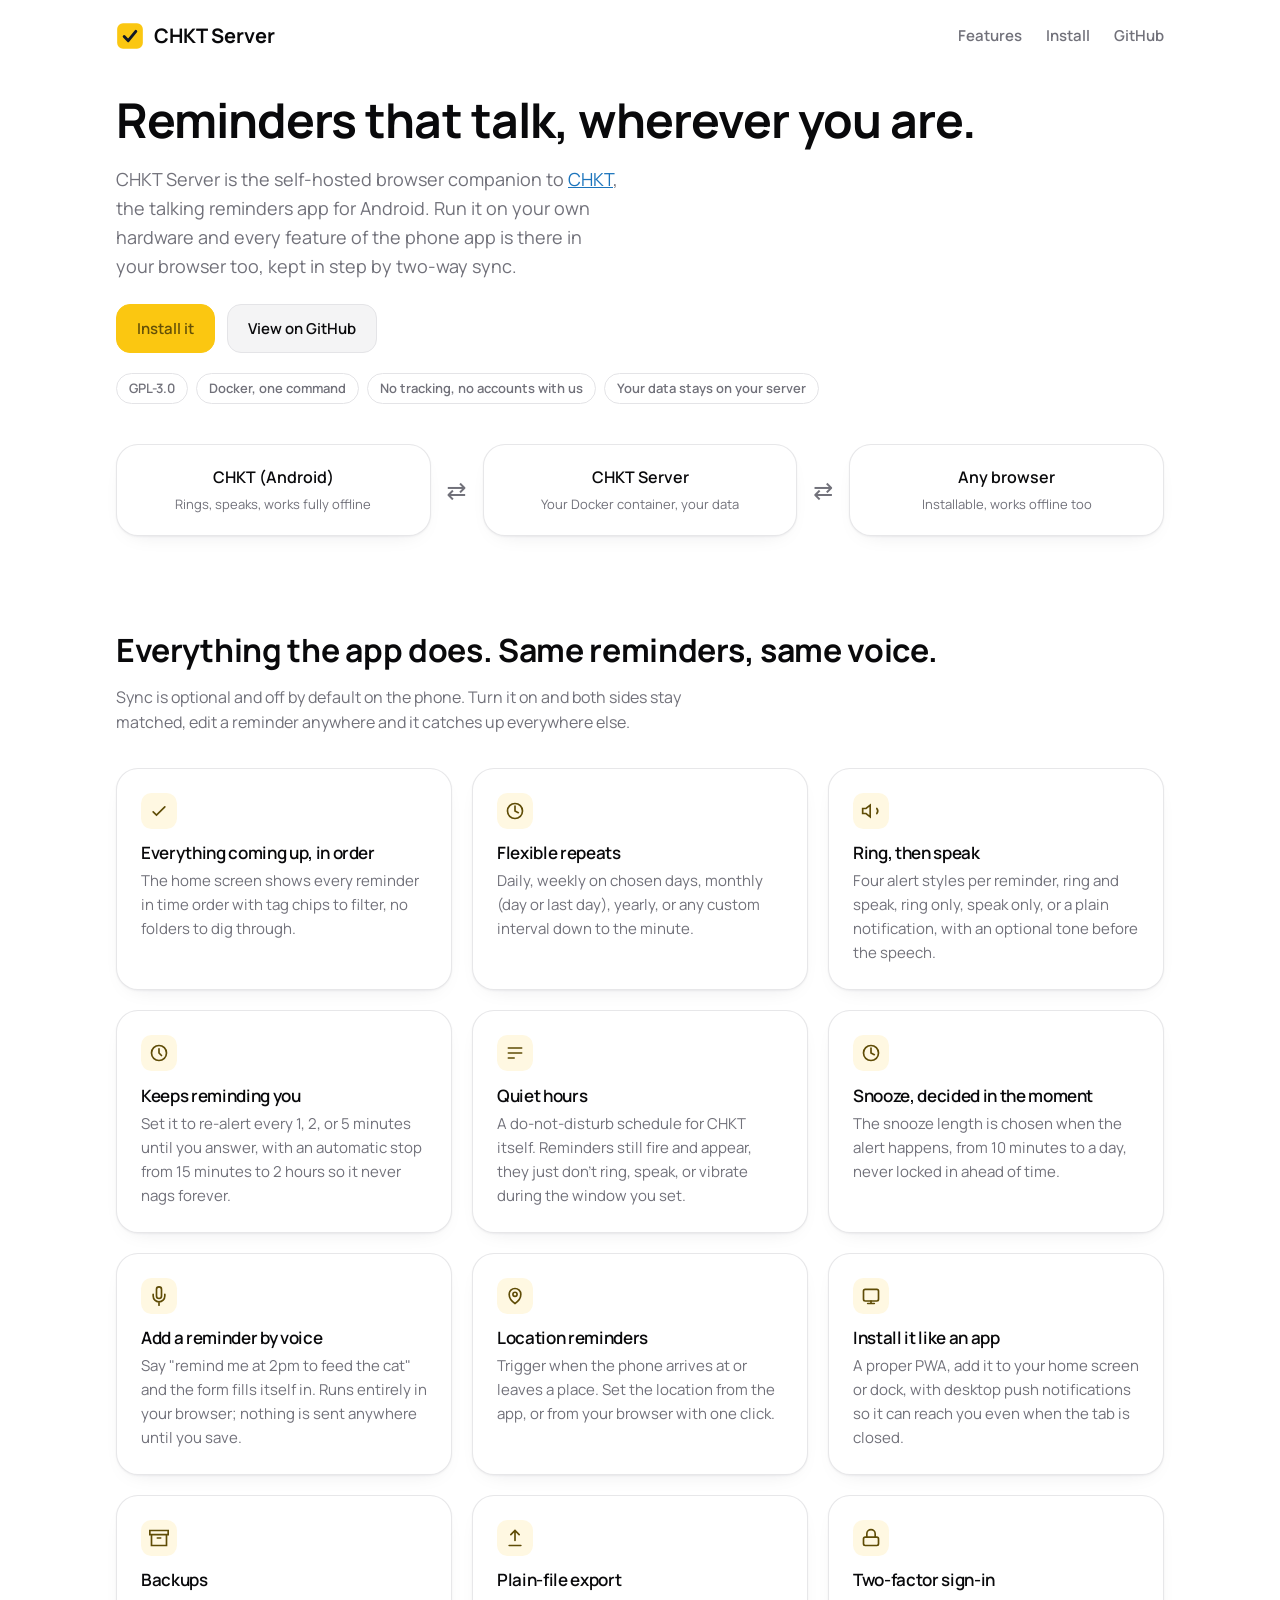
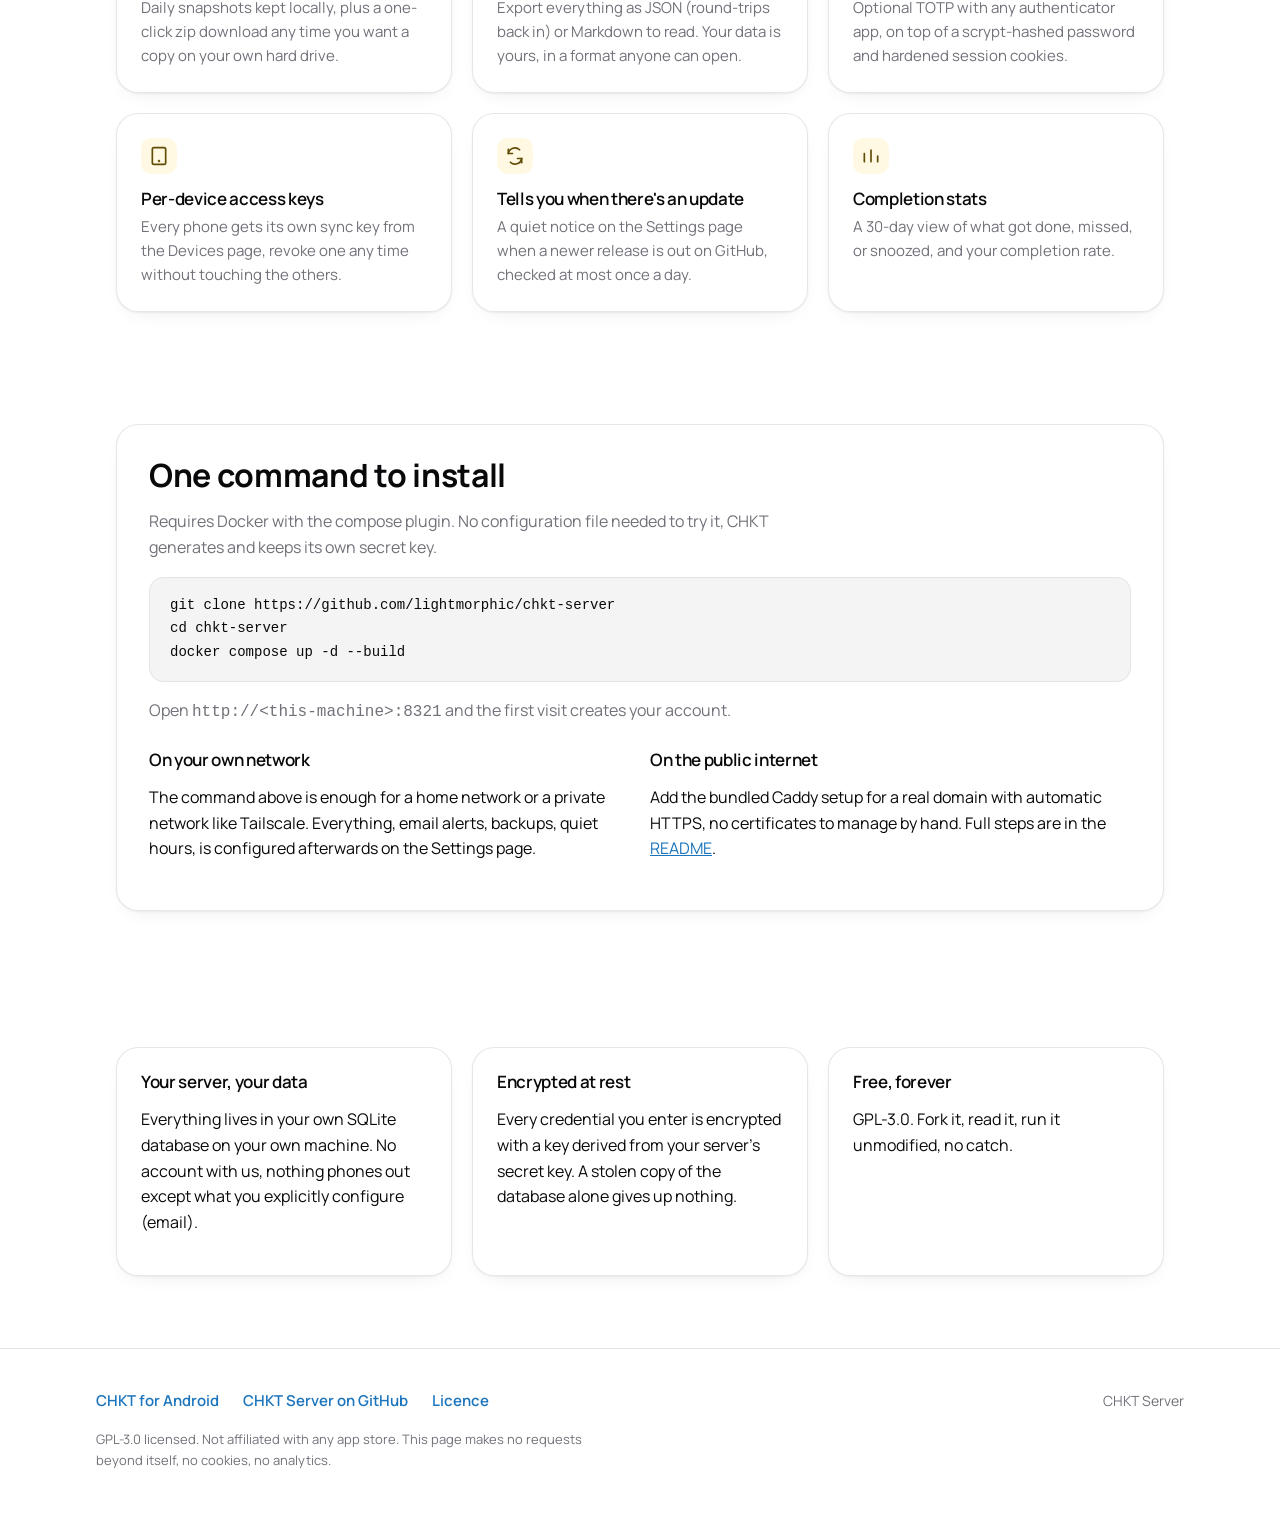
==== docs/index.html @ e7719aec "1.1.6: remove GitHub offsite backup Local daily backups plus the existing "Download everything" zip " ====
<!doctype html>
<html lang="en">
<head>
<meta charset="utf-8">
<meta name="viewport" content="width=device-width, initial-scale=1">
<title>CHKT Server — talking reminders, self-hosted</title>
<meta name="description" content="The self-hosted browser companion to CHKT: every feature of the Android app, in your own Docker container, synced with your phone.">
<link rel="icon" href="icon.svg" type="image/svg+xml">
<meta name="theme-color" content="#FBC711">
<style>
@font-face {
  font-family: "Manrope";
  src: url("fonts/Manrope.woff2") format("woff2");
  font-weight: 200 800;
  font-display: swap;
}

:root {
  color-scheme: light dark;
  --bg: #ffffff;  --fg: #09090b;
  --panel: #ffffff;  --panel-border: rgba(24, 24, 40, 0.10);
  --border: #e4e4e7;  --muted: #f4f4f5;  --muted-fg: #71717a;
  --shadow-panel: 0 1px 2px rgba(24,24,40,.05), 0 8px 24px -16px rgba(24,24,40,.18);
  --accent: #fbc711;  --accent-hover: #ddaf0f;  --on-accent: #645007;
  --accent-container: #fff8e2;  --on-accent-container: #5f4c06;
  --brand-navy: #111827;
  --link: #1b74bc;
  --radius: 0.875rem;
  --panel-radius: 1.375rem;
}
@media (prefers-color-scheme: dark) {
  :root {
    --bg: #09090b;  --fg: #fafafa;
    --panel: #1b1d29;  --panel-border: rgba(255,255,255,.09);
    --border: #27272a;  --muted: #1c1c1f;  --muted-fg: #a1a1aa;
    --shadow-panel: 0 1px 2px rgba(0,0,0,.35), 0 8px 24px -16px rgba(0,0,0,.6);
    --accent-container: #4b3c05;  --on-accent-container: #fde694;
    --link: #2295f1;
  }
}
:root[data-theme="dark"] {
  --bg: #09090b;  --fg: #fafafa;
  --panel: #1b1d29;  --panel-border: rgba(255,255,255,.09);
  --border: #27272a;  --muted: #1c1c1f;  --muted-fg: #a1a1aa;
  --shadow-panel: 0 1px 2px rgba(0,0,0,.35), 0 8px 24px -16px rgba(0,0,0,.6);
  --accent-container: #4b3c05;  --on-accent-container: #fde694;
  --link: #2295f1;
}
:root[data-theme="light"] {
  --bg: #ffffff;  --fg: #09090b;
  --panel: #ffffff;  --panel-border: rgba(24, 24, 40, 0.10);
  --border: #e4e4e7;  --muted: #f4f4f5;  --muted-fg: #71717a;
  --shadow-panel: 0 1px 2px rgba(24,24,40,.05), 0 8px 24px -16px rgba(24,24,40,.18);
  --accent-container: #fff8e2;  --on-accent-container: #5f4c06;
  --link: #1b74bc;
}

* { box-sizing: border-box; }
html { overflow-x: hidden; }
body {
  margin: 0;
  font-family: "Manrope", system-ui, sans-serif;
  background: var(--bg);
  color: var(--fg);
  line-height: 1.6;
  overflow-x: hidden;
}
main { max-width: 68rem; margin: 0 auto; padding: 0 1.25rem; }
section { padding: 3.5rem 0; }
h1, h2, h3 { line-height: 1.15; letter-spacing: -0.02em; margin: 0 0 0.75rem; }
h1 { font-size: clamp(2rem, 5vw, 3rem); font-weight: 700; }
h2 { font-size: clamp(1.5rem, 3vw, 2rem); font-weight: 700; letter-spacing: -0.01em; }
h3 { font-size: 1.0625rem; font-weight: 600; margin-bottom: 0.4rem; }
p { max-width: 62ch; }
a { color: var(--link); }
code, pre { font-family: ui-monospace, "SF Mono", Consolas, monospace; }

.panel {
  background: var(--panel);
  border: 1px solid var(--panel-border);
  border-radius: var(--panel-radius);
  box-shadow: var(--shadow-panel);
}

header.top {
  display: flex; align-items: center; gap: 0.75rem;
  max-width: 68rem; margin: 0 auto; padding: 1.25rem 1.25rem 0;
}
header.top .logo { display: flex; align-items: center; gap: 0.6rem; font-weight: 700; font-size: 1.25rem; text-decoration: none; color: var(--fg); }
header.top .logo svg { display: block; border-radius: 6px; }
header.top nav { margin-left: auto; display: flex; gap: 1.5rem; align-items: center; }
header.top nav a { text-decoration: none; color: var(--muted-fg); font-weight: 600; font-size: 0.9375rem; }
header.top nav a:hover { color: var(--fg); }

.btn {
  display: inline-flex; align-items: center; gap: 0.5rem;
  font: inherit; font-weight: 600; font-size: 0.9375rem;
  border: 1px solid var(--border);
  background: var(--muted); color: var(--fg);
  border-radius: var(--radius);
  padding: 0.7rem 1.25rem;
  text-decoration: none;
}
.btn-primary { background: var(--accent); border-color: var(--accent); color: var(--on-accent); }
.btn-primary:hover { background: var(--accent-hover); border-color: var(--accent-hover); }

.hero { padding-top: 2.5rem; padding-bottom: 2.5rem; }
.hero p.lede { font-size: 1.125rem; color: var(--muted-fg); max-width: 46ch; }
.hero .ctas { display: flex; gap: 0.75rem; flex-wrap: wrap; margin-top: 1.5rem; }
.badge-row { display: flex; gap: 0.5rem; flex-wrap: wrap; margin-top: 1.25rem; }
.badge {
  font-size: 0.8125rem; font-weight: 600; color: var(--muted-fg);
  border: 1px solid var(--border); border-radius: 999px; padding: 0.25rem 0.75rem;
}

/* Flow diagram: three plain boxes, no images */
.flow { display: flex; align-items: center; gap: 1rem; flex-wrap: wrap; margin-top: 2.5rem; }
.flow .node {
  flex: 1; min-width: 12rem; padding: 1.25rem;
  text-align: center; font-weight: 600;
}
.flow .node .sub { font-weight: 400; font-size: 0.8125rem; color: var(--muted-fg); margin-top: 0.25rem; }
.flow .arrow { color: var(--muted-fg); font-size: 1.5rem; flex: 0 0 auto; }
@media (max-width: 720px) { .flow .arrow { transform: rotate(90deg); } }

.grid {
  display: grid;
  grid-template-columns: repeat(auto-fit, minmax(260px, 1fr));
  gap: 1.25rem;
  margin-top: 2rem;
}
.grid .panel { padding: 1.5rem; }
.grid .icon {
  width: 2.25rem; height: 2.25rem; border-radius: 0.65rem;
  background: var(--accent-container); color: var(--on-accent-container);
  display: flex; align-items: center; justify-content: center;
  margin-bottom: 0.9rem;
}
.grid p { font-size: 0.9375rem; color: var(--muted-fg); margin: 0; }

.install .panel { padding: 2rem; }
.install pre {
  background: var(--muted); border: 1px solid var(--border); border-radius: var(--radius);
  padding: 1rem 1.25rem; overflow-x: auto; font-size: 0.875rem; line-height: 1.7;
}
.install .steps { display: grid; gap: 1.25rem; margin-top: 1.5rem; }
@media (min-width: 800px) { .install .steps { grid-template-columns: 1fr 1fr; } }

.privacy { display: grid; gap: 1.25rem; grid-template-columns: repeat(auto-fit, minmax(220px, 1fr)); margin-top: 1.5rem; }
.privacy .panel { padding: 1.5rem; }

footer { border-top: 1px solid var(--border); padding: 2.5rem 0; margin-top: 1rem; }
footer .row { display: flex; justify-content: space-between; align-items: center; flex-wrap: wrap; gap: 1rem; }
footer nav { display: flex; gap: 1.5rem; flex-wrap: wrap; }
footer nav a { text-decoration: none; font-weight: 600; font-size: 0.9375rem; }
footer .fine { color: var(--muted-fg); font-size: 0.8125rem; margin-top: 1rem; }

:where(a, button):focus-visible { outline: 2px solid var(--accent); outline-offset: 2px; }
</style>
</head>
<body>

<header class="top">
  <a class="logo" href="#top">
    <svg width="28" height="28" viewBox="0 0 48 48" aria-hidden="true">
      <rect x="2" y="2" width="44" height="44" rx="10" fill="#FBC711"/>
      <path d="M14 25 L21 32 L34 16" stroke="#111827" stroke-width="5" fill="none" stroke-linecap="round" stroke-linejoin="round"/>
    </svg>
    CHKT Server
  </a>
  <nav aria-label="Main">
    <a href="#features">Features</a>
    <a href="#install">Install</a>
    <a href="https://github.com/lightmorphic/chkt-server">GitHub</a>
  </nav>
</header>

<main id="top">

<section class="hero">
  <h1>Reminders that talk, wherever you are.</h1>
  <p class="lede">
    CHKT Server is the self-hosted browser companion to
    <a href="https://github.com/lightmorphic/chkt">CHKT</a>, the talking
    reminders app for Android. Run it on your own hardware and every
    feature of the phone app is there in your browser too, kept in step
    by two-way sync.
  </p>
  <div class="ctas">
    <a class="btn btn-primary" href="#install">Install it</a>
    <a class="btn" href="https://github.com/lightmorphic/chkt-server">View on GitHub</a>
  </div>
  <div class="badge-row">
    <span class="badge">GPL-3.0</span>
    <span class="badge">Docker, one command</span>
    <span class="badge">No tracking, no accounts with us</span>
    <span class="badge">Your data stays on your server</span>
  </div>

  <div class="flow">
    <div class="panel node">
      CHKT (Android)
      <div class="sub">Rings, speaks, works fully offline</div>
    </div>
    <div class="arrow" aria-hidden="true">⇄</div>
    <div class="panel node">
      CHKT Server
      <div class="sub">Your Docker container, your data</div>
    </div>
    <div class="arrow" aria-hidden="true">⇄</div>
    <div class="panel node">
      Any browser
      <div class="sub">Installable, works offline too</div>
    </div>
  </div>
</section>

<section id="features">
  <h2>Everything the app does. Same reminders, same voice.</h2>
  <p style="color:var(--muted-fg)">
    Sync is optional and off by default on the phone. Turn it on and both
    sides stay matched, edit a reminder anywhere and it catches up
    everywhere else.
  </p>

  <div class="grid">
    <div class="panel">
      <div class="icon"><svg width="20" height="20" viewBox="0 0 24 24" fill="none" stroke="currentColor" stroke-width="2" stroke-linecap="round"><path d="M5 13l4 4L19 7"/></svg></div>
      <h3>Everything coming up, in order</h3>
      <p>The home screen shows every reminder in time order with tag chips to filter, no folders to dig through.</p>
    </div>
    <div class="panel">
      <div class="icon"><svg width="20" height="20" viewBox="0 0 24 24" fill="none" stroke="currentColor" stroke-width="2" stroke-linecap="round"><path d="M12 6v6l4 2"/><circle cx="12" cy="12" r="9"/></svg></div>
      <h3>Flexible repeats</h3>
      <p>Daily, weekly on chosen days, monthly (day or last day), yearly, or any custom interval down to the minute.</p>
    </div>
    <div class="panel">
      <div class="icon"><svg width="20" height="20" viewBox="0 0 24 24" fill="none" stroke="currentColor" stroke-width="2" stroke-linecap="round"><path d="M11 5L6 9H2v6h4l5 4V5z"/><path d="M19 9a5 5 0 010 6"/></svg></div>
      <h3>Ring, then speak</h3>
      <p>Four alert styles per reminder, ring and speak, ring only, speak only, or a plain notification, with an optional tone before the speech.</p>
    </div>
    <div class="panel">
      <div class="icon"><svg width="20" height="20" viewBox="0 0 24 24" fill="none" stroke="currentColor" stroke-width="2" stroke-linecap="round"><circle cx="12" cy="12" r="9"/><path d="M12 7v5l3 3"/></svg></div>
      <h3>Keeps reminding you</h3>
      <p>Set it to re-alert every 1, 2, or 5 minutes until you answer, with an automatic stop from 15 minutes to 2 hours so it never nags forever.</p>
    </div>
    <div class="panel">
      <div class="icon"><svg width="20" height="20" viewBox="0 0 24 24" fill="none" stroke="currentColor" stroke-width="2" stroke-linecap="round"><path d="M4 6h16M4 12h16M4 18h7"/></svg></div>
      <h3>Quiet hours</h3>
      <p>A do-not-disturb schedule for CHKT itself. Reminders still fire and appear, they just don't ring, speak, or vibrate during the window you set.</p>
    </div>
    <div class="panel">
      <div class="icon"><svg width="20" height="20" viewBox="0 0 24 24" fill="none" stroke="currentColor" stroke-width="2" stroke-linecap="round"><path d="M12 6v6l4 2"/><circle cx="12" cy="12" r="9"/></svg></div>
      <h3>Snooze, decided in the moment</h3>
      <p>The snooze length is chosen when the alert happens, from 10 minutes to a day, never locked in ahead of time.</p>
    </div>
    <div class="panel">
      <div class="icon"><svg width="20" height="20" viewBox="0 0 24 24" fill="none" stroke="currentColor" stroke-width="2" stroke-linecap="round"><path d="M12 1a3 3 0 00-3 3v8a3 3 0 006 0V4a3 3 0 00-3-3z"/><path d="M19 10v2a7 7 0 01-14 0v-2M12 19v4"/></svg></div>
      <h3>Add a reminder by voice</h3>
      <p>Say "remind me at 2pm to feed the cat" and the form fills itself in. Runs entirely in your browser; nothing is sent anywhere until you save.</p>
    </div>
    <div class="panel">
      <div class="icon"><svg width="20" height="20" viewBox="0 0 24 24" fill="none" stroke="currentColor" stroke-width="2" stroke-linecap="round"><path d="M12 21s-7-4.5-7-11a7 7 0 0114 0c0 6.5-7 11-7 11z"/><circle cx="12" cy="10" r="2.5"/></svg></div>
      <h3>Location reminders</h3>
      <p>Trigger when the phone arrives at or leaves a place. Set the location from the app, or from your browser with one click.</p>
    </div>
    <div class="panel">
      <div class="icon"><svg width="20" height="20" viewBox="0 0 24 24" fill="none" stroke="currentColor" stroke-width="2" stroke-linecap="round"><rect x="3" y="4" width="18" height="14" rx="2"/><path d="M8 21h8M12 18v3"/></svg></div>
      <h3>Install it like an app</h3>
      <p>A proper PWA, add it to your home screen or dock, with desktop push notifications so it can reach you even when the tab is closed.</p>
    </div>
    <div class="panel">
      <div class="icon"><svg width="20" height="20" viewBox="0 0 24 24" fill="none" stroke="currentColor" stroke-width="2" stroke-linecap="round"><path d="M21 8v13H3V8M1 3h22v5H1z"/><path d="M10 12h4"/></svg></div>
      <h3>Backups</h3>
      <p>Daily snapshots kept locally, plus a one-click zip download any time you want a copy on your own hard drive.</p>
    </div>
    <div class="panel">
      <div class="icon"><svg width="20" height="20" viewBox="0 0 24 24" fill="none" stroke="currentColor" stroke-width="2" stroke-linecap="round"><path d="M12 3v12M7 8l5-5 5 5"/><path d="M5 21h14"/></svg></div>
      <h3>Plain-file export</h3>
      <p>Export everything as JSON (round-trips back in) or Markdown to read. Your data is yours, in a format anyone can open.</p>
    </div>
    <div class="panel">
      <div class="icon"><svg width="20" height="20" viewBox="0 0 24 24" fill="none" stroke="currentColor" stroke-width="2" stroke-linecap="round"><rect x="3" y="11" width="18" height="10" rx="2"/><path d="M7 11V7a5 5 0 0110 0v4"/></svg></div>
      <h3>Two-factor sign-in</h3>
      <p>Optional TOTP with any authenticator app, on top of a scrypt-hashed password and hardened session cookies.</p>
    </div>
    <div class="panel">
      <div class="icon"><svg width="20" height="20" viewBox="0 0 24 24" fill="none" stroke="currentColor" stroke-width="2" stroke-linecap="round"><rect x="4" y="2" width="16" height="20" rx="2"/><circle cx="12" cy="18" r="0.5" fill="currentColor"/></svg></div>
      <h3>Per-device access keys</h3>
      <p>Every phone gets its own sync key from the Devices page, revoke one any time without touching the others.</p>
    </div>
    <div class="panel">
      <div class="icon"><svg width="20" height="20" viewBox="0 0 24 24" fill="none" stroke="currentColor" stroke-width="2" stroke-linecap="round"><path d="M4 4v5h5M20 20v-5h-5"/><path d="M4 9a8 8 0 0113.5-4.5M20 15a8 8 0 01-13.5 4.5"/></svg></div>
      <h3>Tells you when there's an update</h3>
      <p>A quiet notice on the Settings page when a newer release is out on GitHub, checked at most once a day.</p>
    </div>
    <div class="panel">
      <div class="icon"><svg width="20" height="20" viewBox="0 0 24 24" fill="none" stroke="currentColor" stroke-width="2" stroke-linecap="round"><path d="M4 19V9M12 19V5M20 19v-7"/></svg></div>
      <h3>Completion stats</h3>
      <p>A 30-day view of what got done, missed, or snoozed, and your completion rate.</p>
    </div>
  </div>
</section>

<section id="install" class="install">
  <div class="panel">
    <h2 style="margin-bottom:0.5rem">One command to install</h2>
    <p style="color:var(--muted-fg)">Requires Docker with the compose plugin. No configuration file needed to try it, CHKT generates and keeps its own secret key.</p>
    <pre><code>git clone https://github.com/lightmorphic/chkt-server
cd chkt-server
docker compose up -d --build</code></pre>
    <p style="color:var(--muted-fg)">Open <code>http://&lt;this-machine&gt;:8321</code> and the first visit creates your account.</p>

    <div class="steps">
      <div>
        <h3>On your own network</h3>
        <p style="max-width:none">The command above is enough for a home network or a private network like Tailscale. Everything, email alerts, backups, quiet hours, is configured afterwards on the Settings page.</p>
      </div>
      <div>
        <h3>On the public internet</h3>
        <p style="max-width:none">Add the bundled Caddy setup for a real domain with automatic HTTPS, no certificates to manage by hand. Full steps are in the <a href="https://github.com/lightmorphic/chkt-server#readme">README</a>.</p>
      </div>
    </div>
  </div>
</section>

<section class="privacy">
  <div class="panel">
    <h3>Your server, your data</h3>
    <p>Everything lives in your own SQLite database on your own machine. No account with us, nothing phones out except what you explicitly configure (email).</p>
  </div>
  <div class="panel">
    <h3>Encrypted at rest</h3>
    <p>Every credential you enter is encrypted with a key derived from your server's secret key. A stolen copy of the database alone gives up nothing.</p>
  </div>
  <div class="panel">
    <h3>Free, forever</h3>
    <p>GPL-3.0. Fork it, read it, run it unmodified, no catch.</p>
  </div>
</section>

</main>

<footer>
  <main style="padding:0">
    <div class="row">
      <nav aria-label="Footer">
        <a href="https://github.com/lightmorphic/chkt">CHKT for Android</a>
        <a href="https://github.com/lightmorphic/chkt-server">CHKT Server on GitHub</a>
        <a href="https://github.com/lightmorphic/chkt-server/blob/main/LICENSE">Licence</a>
      </nav>
      <span style="color:var(--muted-fg); font-size:0.875rem">CHKT Server</span>
    </div>
    <p class="fine">GPL-3.0 licensed. Not affiliated with any app store. This page makes no requests beyond itself, no cookies, no analytics.</p>
  </main>
</footer>

</body>
</html>
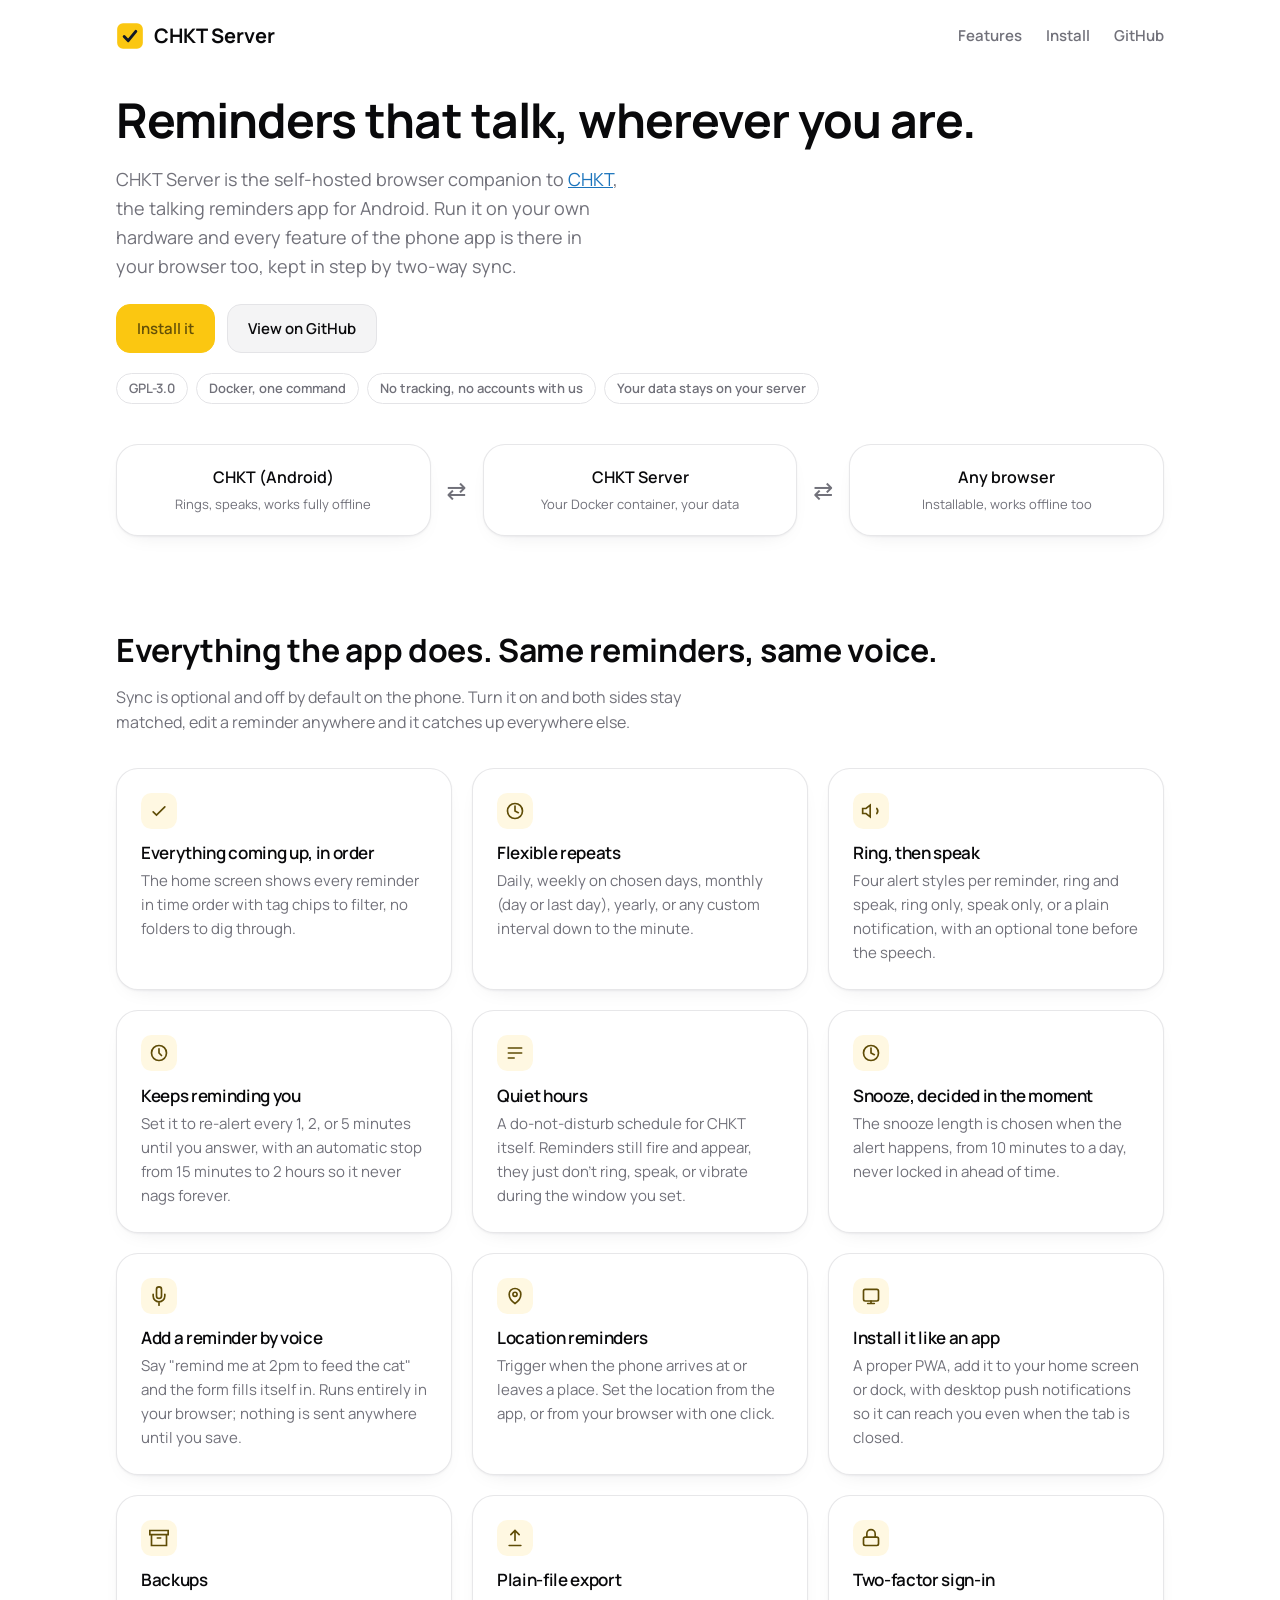
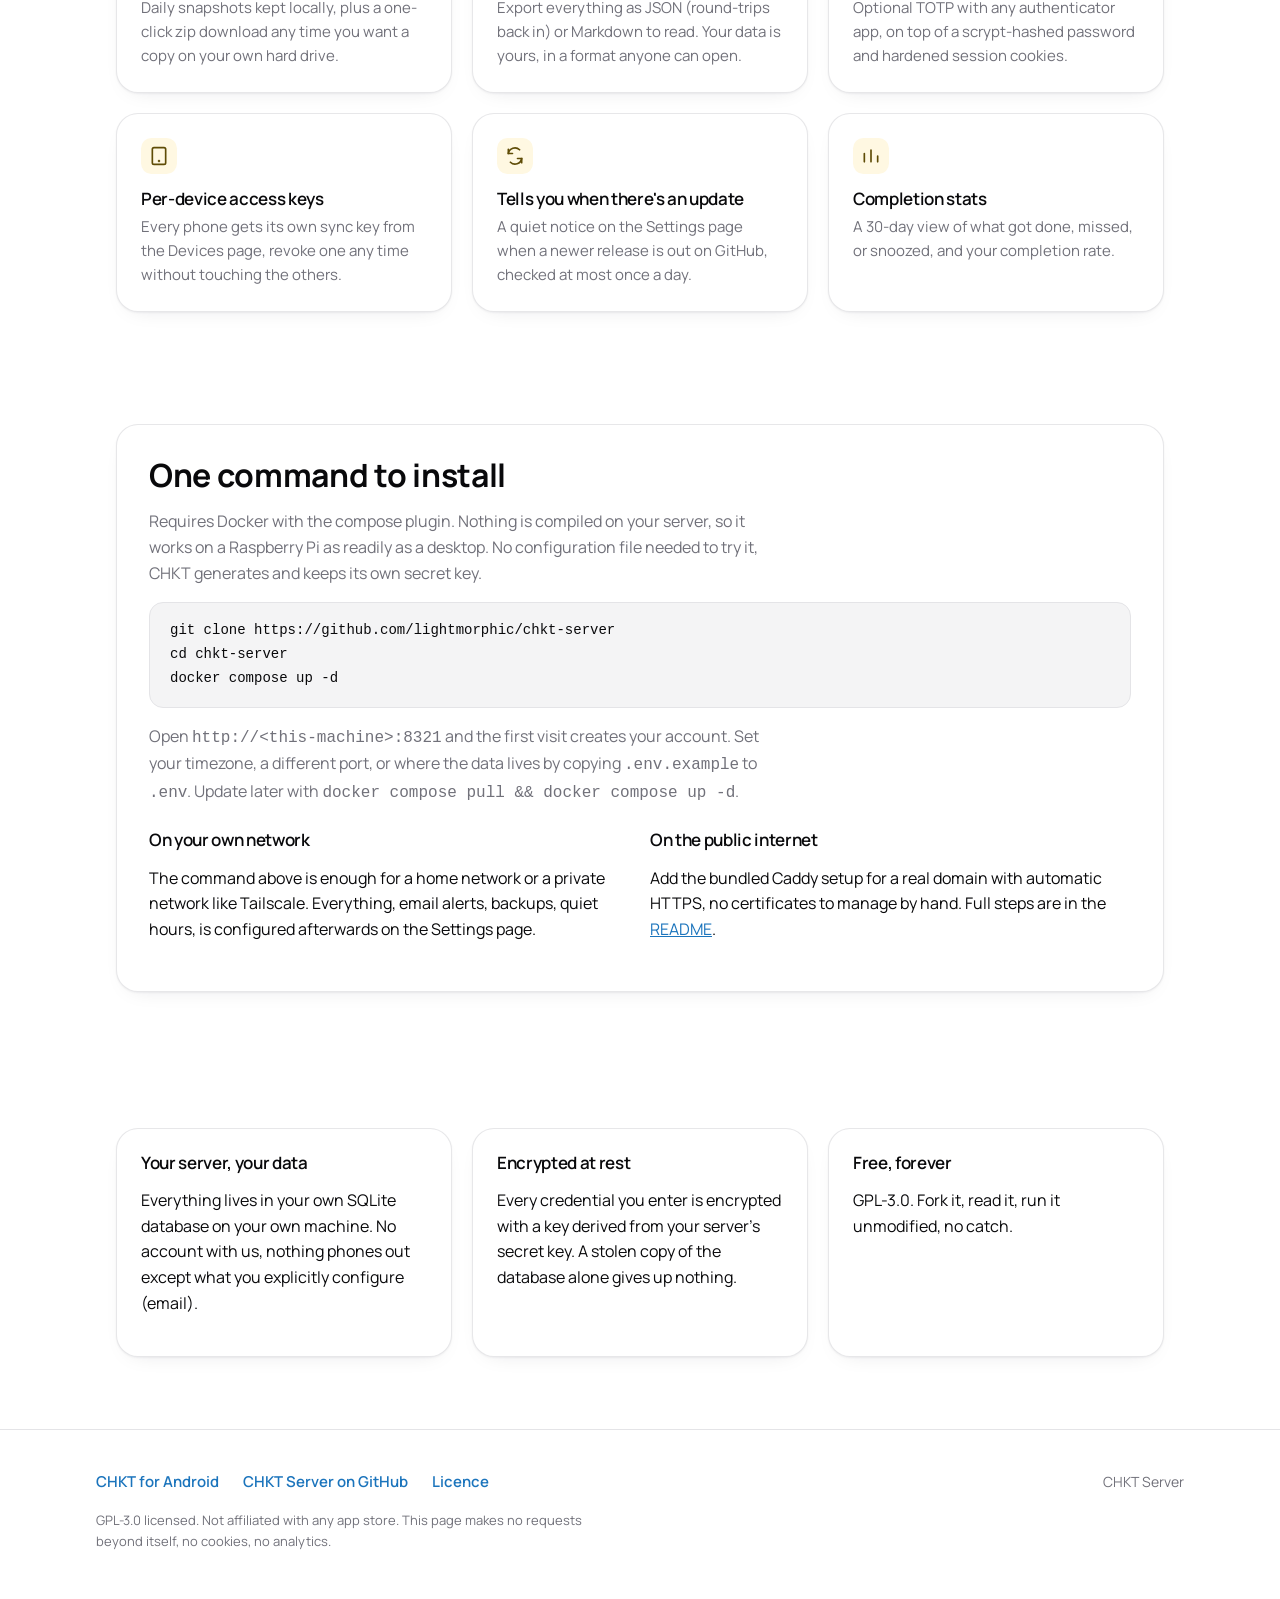
==== commit 26c18579: "1.1.14: every setting is CHKT_-prefixed, and there's an .env.example TZ was the last plain name left" ====
--- a/docs/index.html
+++ b/docs/index.html
@@ -305,11 +305,11 @@
 <section id="install" class="install">
   <div class="panel">
     <h2 style="margin-bottom:0.5rem">One command to install</h2>
-    <p style="color:var(--muted-fg)">Requires Docker with the compose plugin. No configuration file needed to try it, CHKT generates and keeps its own secret key.</p>
+    <p style="color:var(--muted-fg)">Requires Docker with the compose plugin. Nothing is compiled on your server, so it works on a Raspberry Pi as readily as a desktop. No configuration file needed to try it, CHKT generates and keeps its own secret key.</p>
     <pre><code>git clone https://github.com/lightmorphic/chkt-server
 cd chkt-server
-docker compose up -d --build</code></pre>
-    <p style="color:var(--muted-fg)">Open <code>http://&lt;this-machine&gt;:8321</code> and the first visit creates your account.</p>
+docker compose up -d</code></pre>
+    <p style="color:var(--muted-fg)">Open <code>http://&lt;this-machine&gt;:8321</code> and the first visit creates your account. Set your timezone, a different port, or where the data lives by copying <code>.env.example</code> to <code>.env</code>. Update later with <code>docker compose pull &amp;&amp; docker compose up -d</code>.</p>
 
     <div class="steps">
       <div>
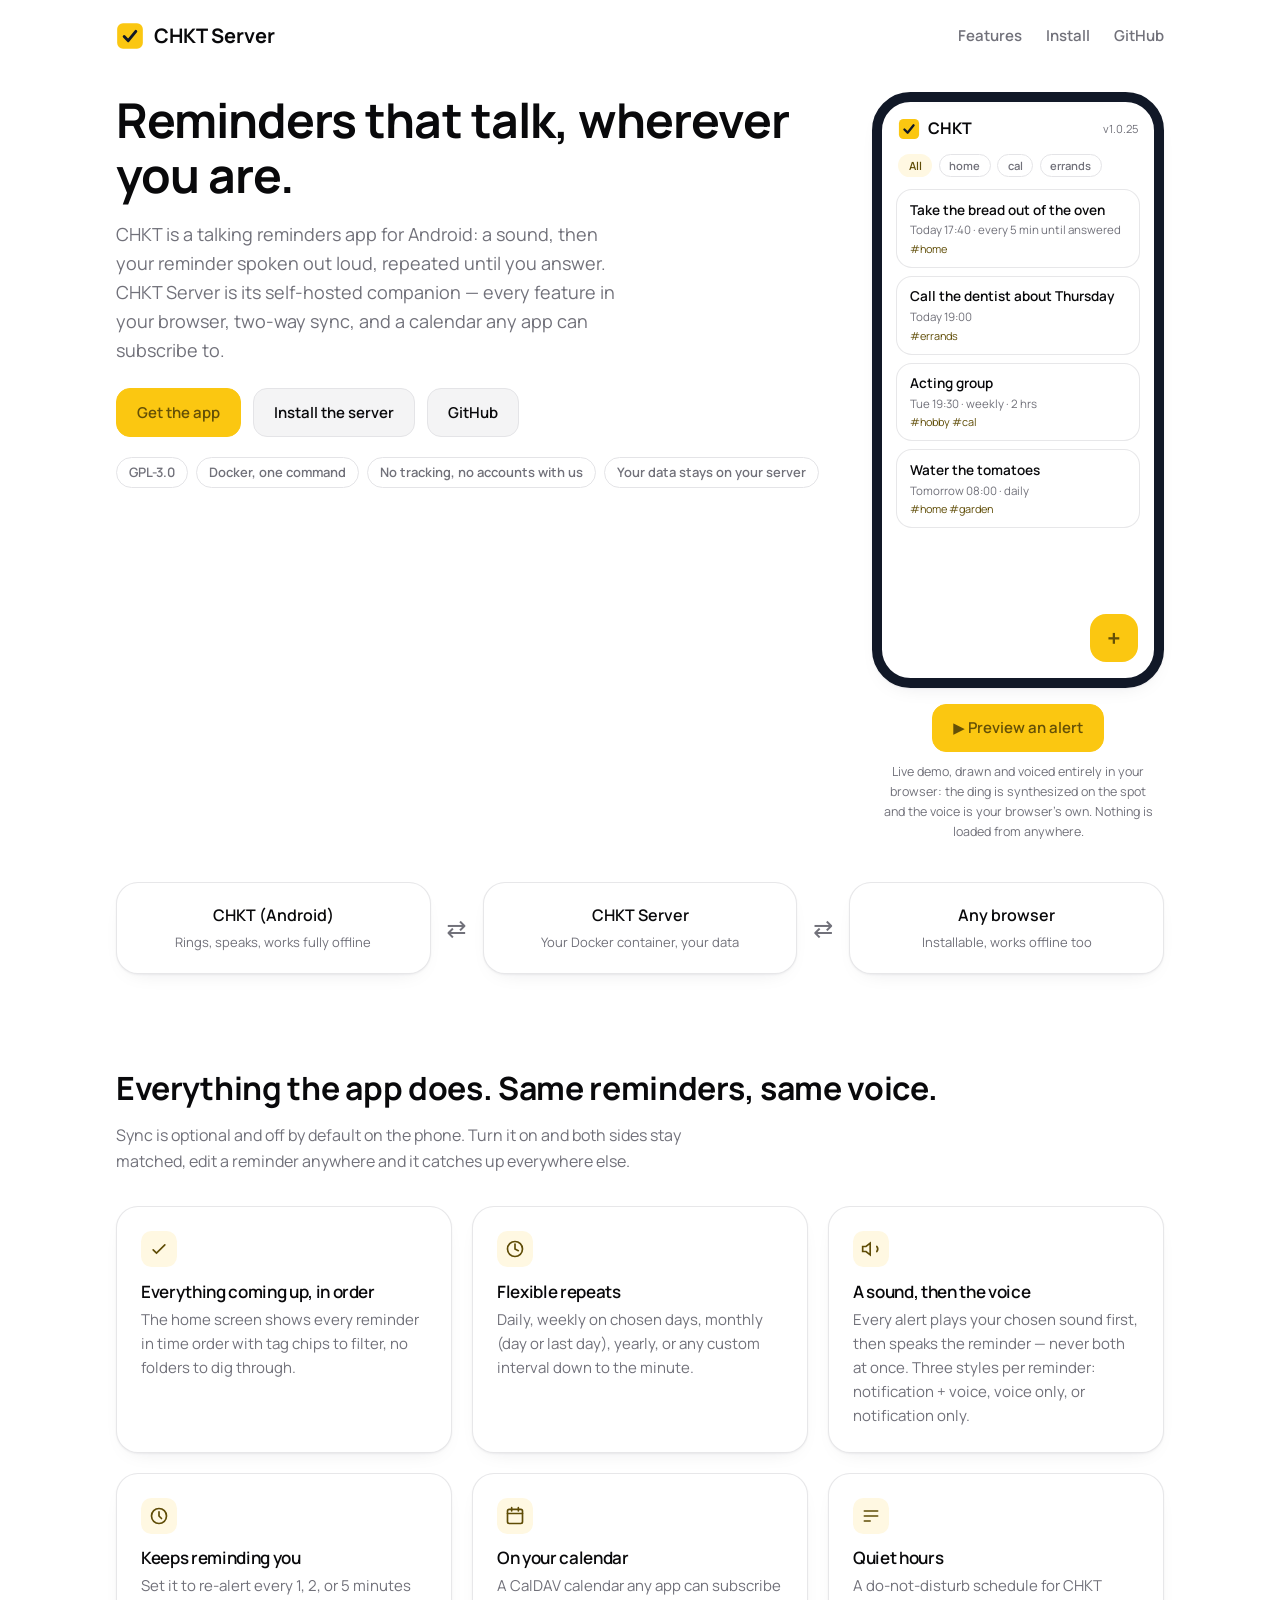
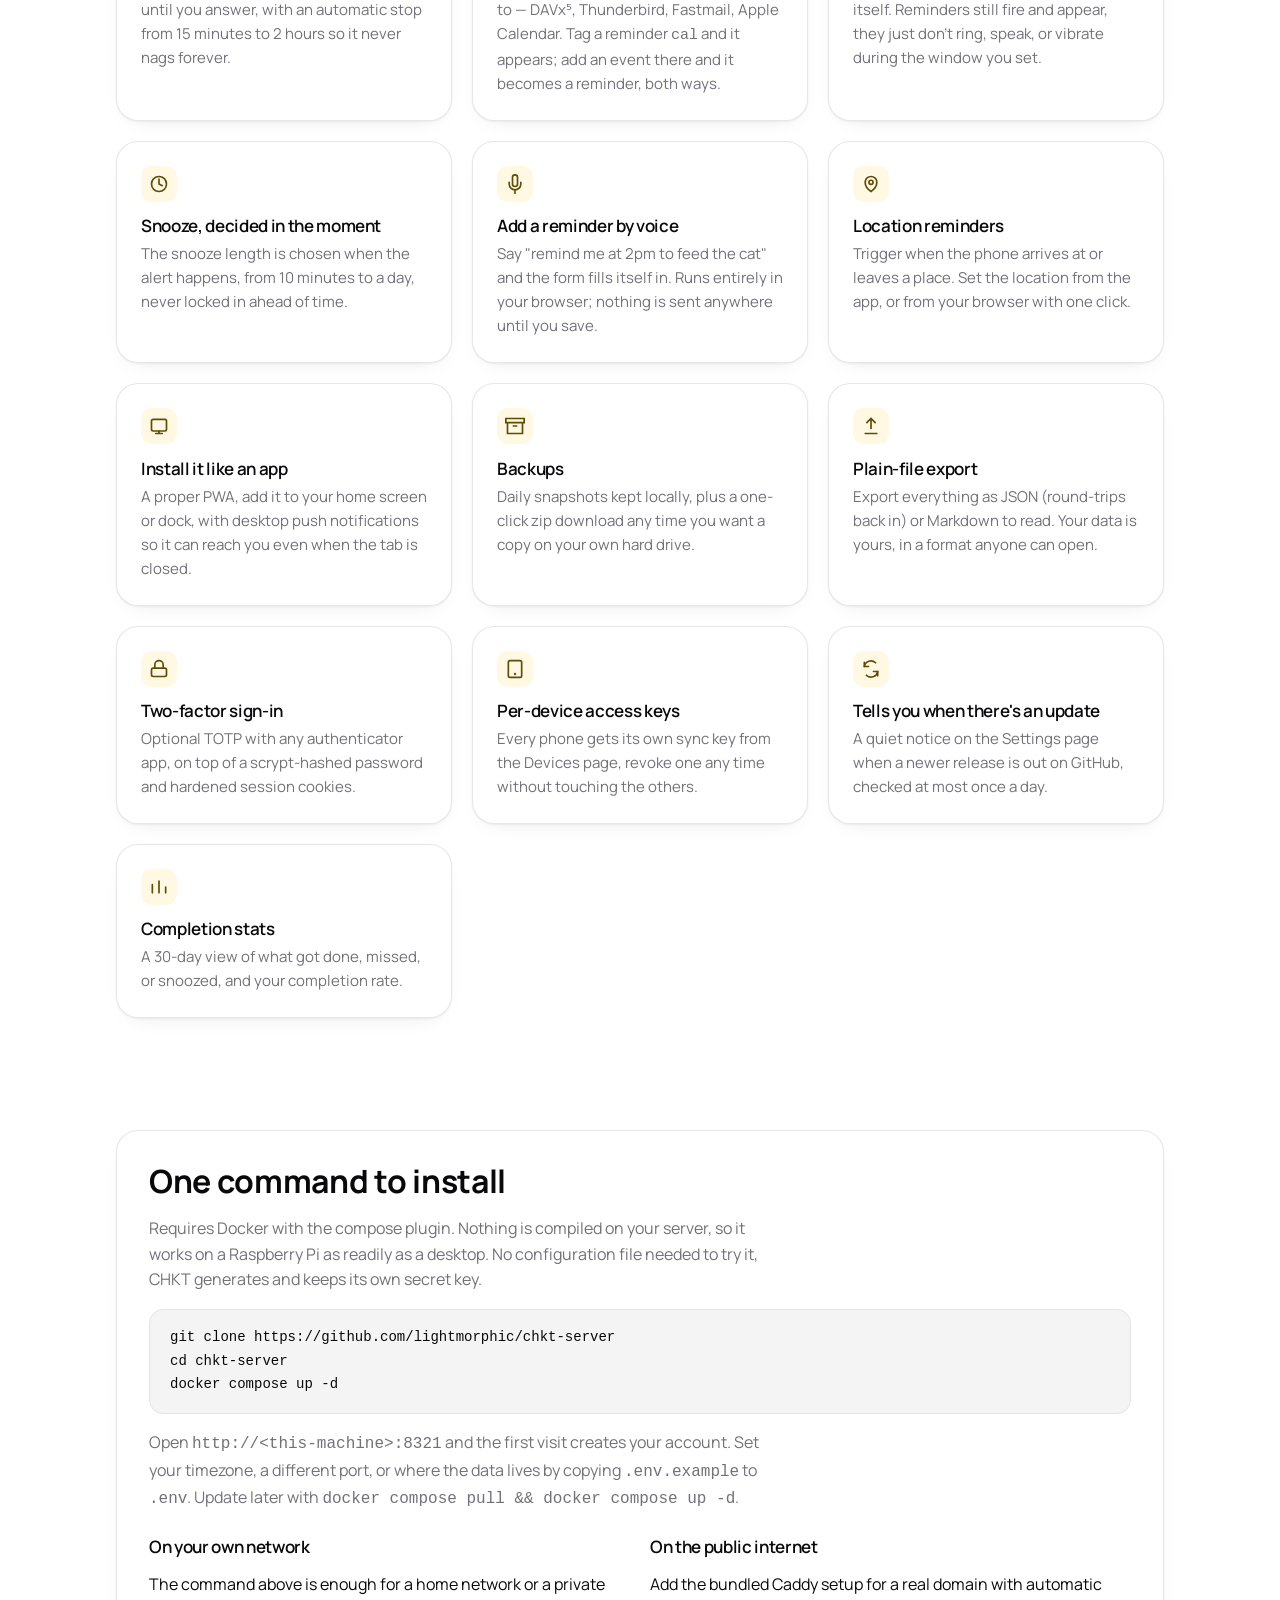
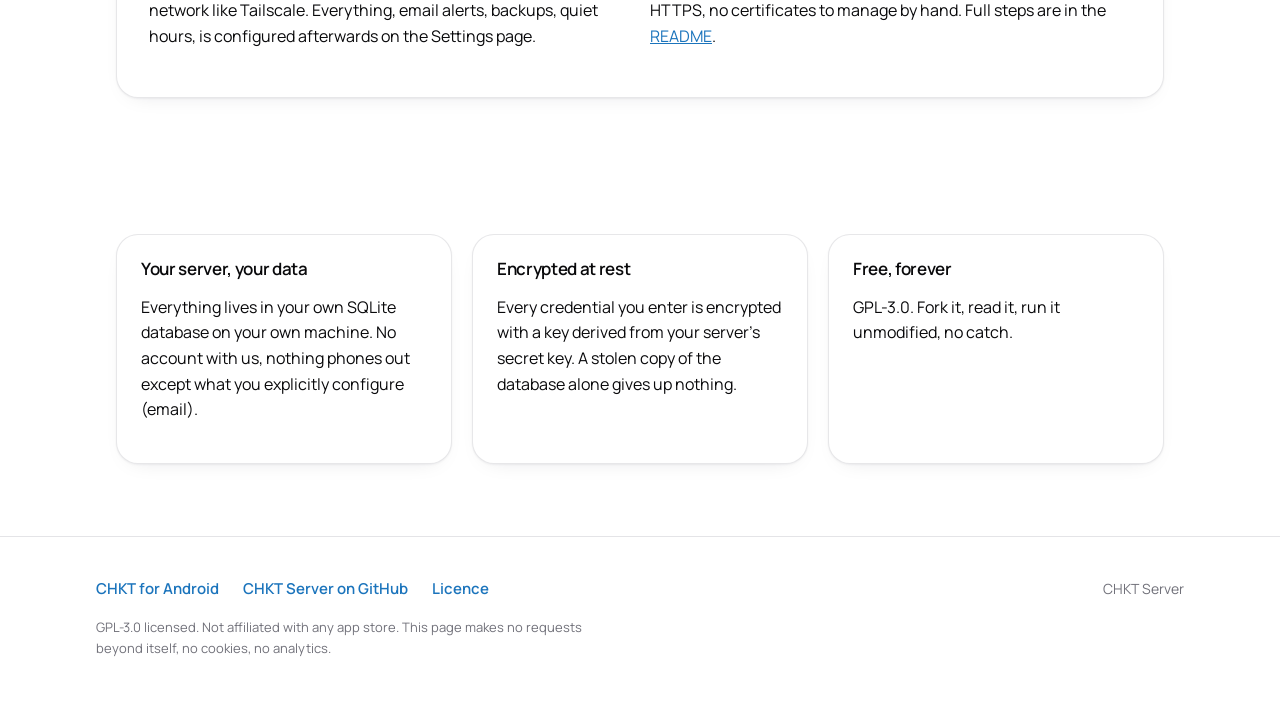
==== commit c7d08b60: "1.1.26: the badge links home, and chkt.org shows instead of telling The version badge points at chkt" ====
--- a/docs/index.html
+++ b/docs/index.html
@@ -155,6 +155,65 @@
 footer nav a { text-decoration: none; font-weight: 600; font-size: 0.9375rem; }
 footer .fine { color: var(--muted-fg); font-size: 0.8125rem; margin-top: 1rem; }
 
+/* ---- Interactive demo phone ---- */
+.hero-split { display: flex; gap: 2.5rem; align-items: flex-start; flex-wrap: wrap; }
+.hero-copy { flex: 1 1 26rem; min-width: 0; }
+.demo-wrap { flex: 0 0 auto; margin: 0 auto; text-align: center; }
+.phone {
+  width: 292px; height: 596px; margin: 0 auto;
+  border-radius: 2.4rem; border: 10px solid #111827;
+  background: var(--bg); overflow: hidden; position: relative;
+  box-shadow: var(--shadow-panel);
+}
+.phone .screen { position: absolute; inset: 0; display: flex; flex-direction: column; transition: opacity 0.25s; }
+.phone .screen[hidden] { display: none; }
+.p-top { display: flex; align-items: center; gap: 0.5rem; padding: 0.9rem 1rem 0.5rem; font-weight: 700; }
+.p-top svg { border-radius: 5px; }
+.p-top .ver { margin-left: auto; font-size: 0.7rem; font-weight: 400; color: var(--muted-fg); }
+.p-chips { display: flex; gap: 0.4rem; padding: 0.25rem 1rem 0.5rem; flex-wrap: wrap; }
+.p-chip { font-size: 0.7rem; font-weight: 600; border: 1px solid var(--border); border-radius: 999px; padding: 0.1rem 0.6rem; color: var(--muted-fg); }
+.p-chip.on { background: var(--accent-container); color: var(--on-accent-container); border-color: transparent; }
+.p-list { padding: 0.25rem 0.9rem; display: flex; flex-direction: column; gap: 0.5rem; overflow: hidden; }
+.p-card { text-align: left; border: 1px solid var(--panel-border); border-radius: 1rem; padding: 0.6rem 0.8rem; background: var(--panel); }
+.p-card .t { font-weight: 600; font-size: 0.85rem; }
+.p-card .w { font-size: 0.72rem; color: var(--muted-fg); }
+.p-card .g { font-size: 0.68rem; color: var(--on-accent-container); }
+.p-fab {
+  position: absolute; right: 1rem; bottom: 1rem; width: 3rem; height: 3rem;
+  border-radius: 1rem; background: var(--accent); color: var(--on-accent);
+  display: flex; align-items: center; justify-content: center; font-size: 1.5rem; font-weight: 700;
+}
+.p-notif {
+  position: absolute; top: 0.6rem; left: 0.6rem; right: 0.6rem;
+  background: var(--panel); border: 1px solid var(--panel-border); border-radius: 1rem;
+  box-shadow: var(--shadow-panel); padding: 0.6rem 0.8rem; text-align: left;
+  transform: translateY(-130%); transition: transform 0.3s ease;
+}
+.p-notif.in { transform: translateY(0); }
+.p-notif .h { display: flex; gap: 0.4rem; align-items: center; font-size: 0.68rem; color: var(--muted-fg); }
+.p-notif .t { font-weight: 600; font-size: 0.82rem; margin-top: 0.15rem; }
+.p-alert { background: #FBC711; color: #111827; align-items: center; justify-content: center; text-align: center; padding: 1.5rem; }
+.p-alert .big { font-size: 1.35rem; font-weight: 700; line-height: 1.25; }
+.p-alert .done {
+  margin-top: 1.75rem; width: 100%; padding: 0.9rem; border: none; border-radius: 1rem;
+  background: #111827; color: #FBC711; font: inherit; font-size: 1.05rem; font-weight: 700; cursor: pointer;
+}
+.p-alert .sn-label { margin-top: 1.1rem; font-size: 0.8rem; opacity: 0.7; }
+.p-alert .sn-row { display: flex; gap: 0.4rem; margin-top: 0.5rem; flex-wrap: wrap; justify-content: center; }
+.p-alert .sn {
+  border: 2px solid #111827; background: transparent; color: #111827; border-radius: 999px;
+  padding: 0.3rem 0.8rem; font: inherit; font-size: 0.8rem; font-weight: 600; cursor: pointer;
+}
+.p-toast {
+  position: absolute; left: 50%; bottom: 4.5rem; transform: translateX(-50%);
+  background: #111827; color: #fafafa; font-size: 0.78rem; border-radius: 999px;
+  padding: 0.35rem 0.9rem; opacity: 0; transition: opacity 0.25s; white-space: nowrap;
+}
+.p-toast.in { opacity: 1; }
+.demo-cta { margin-top: 1rem; }
+.demo-note { font-size: 0.78rem; color: var(--muted-fg); max-width: 34ch; margin: 0.6rem auto 0; }
+@media (max-width: 900px) { .hero-split { justify-content: center; } }
+
 :where(a, button):focus-visible { outline: 2px solid var(--accent); outline-offset: 2px; }
 </style>
 </head>
@@ -178,23 +237,67 @@
 <main id="top">
 
 <section class="hero">
+  <div class="hero-split">
+  <div class="hero-copy">
   <h1>Reminders that talk, wherever you are.</h1>
   <p class="lede">
-    CHKT Server is the self-hosted browser companion to
-    <a href="https://github.com/lightmorphic/chkt">CHKT</a>, the talking
-    reminders app for Android. Run it on your own hardware and every
-    feature of the phone app is there in your browser too, kept in step
-    by two-way sync.
+    CHKT is a talking reminders app for Android: a sound, then your
+    reminder spoken out loud, repeated until you answer. CHKT Server is
+    its self-hosted companion — every feature in your browser, two-way
+    sync, and a calendar any app can subscribe to.
   </p>
   <div class="ctas">
-    <a class="btn btn-primary" href="#install">Install it</a>
-    <a class="btn" href="https://github.com/lightmorphic/chkt-server">View on GitHub</a>
+    <a class="btn btn-primary" href="https://github.com/lightmorphic/chkt/releases/latest">Get the app</a>
+    <a class="btn" href="#install">Install the server</a>
+    <a class="btn" href="https://github.com/lightmorphic/chkt-server">GitHub</a>
   </div>
   <div class="badge-row">
     <span class="badge">GPL-3.0</span>
     <span class="badge">Docker, one command</span>
     <span class="badge">No tracking, no accounts with us</span>
     <span class="badge">Your data stays on your server</span>
+  </div>
+  </div>
+
+  <div class="demo-wrap">
+    <div class="phone panel" aria-label="Interactive demo of a CHKT alert">
+      <div class="screen" data-screen="list">
+        <div class="p-top">
+          <svg width="22" height="22" viewBox="0 0 48 48" aria-hidden="true"><rect x="2" y="2" width="44" height="44" rx="10" fill="#FBC711"/><path d="M14 25 L21 32 L34 16" stroke="#111827" stroke-width="5" fill="none" stroke-linecap="round" stroke-linejoin="round"/></svg>
+          CHKT <span class="ver">v1.0.25</span>
+        </div>
+        <div class="p-chips">
+          <span class="p-chip on">All</span><span class="p-chip">home</span><span class="p-chip">cal</span><span class="p-chip">errands</span>
+        </div>
+        <div class="p-list">
+          <div class="p-card"><div class="t">Take the bread out of the oven</div><div class="w">Today 17:40 · every 5 min until answered</div><div class="g">#home</div></div>
+          <div class="p-card"><div class="t">Call the dentist about Thursday</div><div class="w">Today 19:00</div><div class="g">#errands</div></div>
+          <div class="p-card"><div class="t">Acting group</div><div class="w">Tue 19:30 · weekly · 2 hrs</div><div class="g">#hobby  #cal</div></div>
+          <div class="p-card"><div class="t">Water the tomatoes</div><div class="w">Tomorrow 08:00 · daily</div><div class="g">#home  #garden</div></div>
+        </div>
+        <div class="p-fab" aria-hidden="true">+</div>
+        <div class="p-notif" data-notif>
+          <div class="h"><svg width="12" height="12" viewBox="0 0 48 48" aria-hidden="true"><rect x="2" y="2" width="44" height="44" rx="10" fill="#FBC711"/><path d="M14 25 L21 32 L34 16" stroke="#111827" stroke-width="5" fill="none" stroke-linecap="round" stroke-linejoin="round"/></svg> CHKT · now</div>
+          <div class="t">Take the bread out of the oven</div>
+        </div>
+        <div class="p-toast" data-toast></div>
+      </div>
+      <div class="screen p-alert" data-screen="alert" hidden>
+        <div class="big">Take the bread out of the oven</div>
+        <button class="done" data-done>Done</button>
+        <div class="sn-label">Snooze</div>
+        <div class="sn-row">
+          <button class="sn" data-snooze="10 min">10 min</button>
+          <button class="sn" data-snooze="30 min">30 min</button>
+          <button class="sn" data-snooze="1 hr">1 hr</button>
+        </div>
+      </div>
+    </div>
+    <div class="demo-cta">
+      <button class="btn btn-primary" data-demo-play>&#9654;&#xFE0E; Preview an alert</button>
+    </div>
+    <p class="demo-note">Live demo, drawn and voiced entirely in your browser: the ding is synthesized on the spot and the voice is your browser's own. Nothing is loaded from anywhere.</p>
+  </div>
   </div>
 
   <div class="flow">
@@ -236,13 +339,18 @@
     </div>
     <div class="panel">
       <div class="icon"><svg width="20" height="20" viewBox="0 0 24 24" fill="none" stroke="currentColor" stroke-width="2" stroke-linecap="round"><path d="M11 5L6 9H2v6h4l5 4V5z"/><path d="M19 9a5 5 0 010 6"/></svg></div>
-      <h3>Ring, then speak</h3>
-      <p>Four alert styles per reminder, ring and speak, ring only, speak only, or a plain notification, with an optional tone before the speech.</p>
+      <h3>A sound, then the voice</h3>
+      <p>Every alert plays your chosen sound first, then speaks the reminder — never both at once. Three styles per reminder: notification + voice, voice only, or notification only.</p>
     </div>
     <div class="panel">
       <div class="icon"><svg width="20" height="20" viewBox="0 0 24 24" fill="none" stroke="currentColor" stroke-width="2" stroke-linecap="round"><circle cx="12" cy="12" r="9"/><path d="M12 7v5l3 3"/></svg></div>
       <h3>Keeps reminding you</h3>
       <p>Set it to re-alert every 1, 2, or 5 minutes until you answer, with an automatic stop from 15 minutes to 2 hours so it never nags forever.</p>
+    </div>
+    <div class="panel">
+      <div class="icon"><svg width="20" height="20" viewBox="0 0 24 24" fill="none" stroke="currentColor" stroke-width="2" stroke-linecap="round"><rect x="3" y="4" width="18" height="17" rx="2"/><path d="M8 2v4M16 2v4M3 9h18"/></svg></div>
+      <h3>On your calendar</h3>
+      <p>A CalDAV calendar any app can subscribe to — DAVx&#8309;, Thunderbird, Fastmail, Apple Calendar. Tag a reminder <code>cal</code> and it appears; add an event there and it becomes a reminder, both ways.</p>
     </div>
     <div class="panel">
       <div class="icon"><svg width="20" height="20" viewBox="0 0 24 24" fill="none" stroke="currentColor" stroke-width="2" stroke-linecap="round"><path d="M4 6h16M4 12h16M4 18h7"/></svg></div>
@@ -355,5 +463,83 @@
   </main>
 </footer>
 
+<script>
+(function () {
+  "use strict";
+  var play = document.querySelector("[data-demo-play]");
+  if (!play) return;
+  var listScreen = document.querySelector('[data-screen="list"]');
+  var alertScreen = document.querySelector('[data-screen="alert"]');
+  var notif = document.querySelector("[data-notif]");
+  var toast = document.querySelector("[data-toast]");
+  var running = false;
+
+  function ding() {
+    try {
+      var ctx = new (window.AudioContext || window.webkitAudioContext)();
+      [[988, 0], [1319, 0.18]].forEach(function (note) {
+        var osc = ctx.createOscillator(), gain = ctx.createGain();
+        osc.type = "sine"; osc.frequency.value = note[0];
+        gain.gain.setValueAtTime(0.0001, ctx.currentTime + note[1]);
+        gain.gain.exponentialRampToValueAtTime(0.25, ctx.currentTime + note[1] + 0.02);
+        gain.gain.exponentialRampToValueAtTime(0.0001, ctx.currentTime + note[1] + 0.45);
+        osc.connect(gain).connect(ctx.destination);
+        osc.start(ctx.currentTime + note[1]); osc.stop(ctx.currentTime + note[1] + 0.5);
+      });
+      setTimeout(function () { ctx.close(); }, 1200);
+    } catch (e) { /* no audio available: the demo still plays silently */ }
+  }
+
+  function speak() {
+    try {
+      if (!window.speechSynthesis) return;
+      speechSynthesis.cancel();
+      var line = new SpeechSynthesisUtterance("Take the bread out of the oven");
+      line.rate = 0.95;
+      speechSynthesis.speak(line);
+    } catch (e) { /* no speech available */ }
+  }
+
+  function showToast(text) {
+    toast.textContent = text;
+    toast.classList.add("in");
+    setTimeout(function () { toast.classList.remove("in"); }, 2200);
+  }
+
+  function backToList(message) {
+    try { speechSynthesis.cancel(); } catch (e) {}
+    alertScreen.hidden = true;
+    listScreen.hidden = false;
+    notif.classList.remove("in");
+    running = false;
+    play.disabled = false;
+    if (message) showToast(message);
+  }
+
+  play.addEventListener("click", function () {
+    if (running) return;
+    running = true;
+    play.disabled = true;
+    // The real order, on a real phone: notification appears with the
+    // sound, then the full-screen alert, then the voice.
+    notif.classList.add("in");
+    ding();
+    setTimeout(function () {
+      listScreen.hidden = true;
+      alertScreen.hidden = false;
+      speak();
+    }, 1100);
+  });
+
+  alertScreen.querySelector("[data-done]").addEventListener("click", function () {
+    backToList("Done \u2713");
+  });
+  alertScreen.querySelectorAll("[data-snooze]").forEach(function (btn) {
+    btn.addEventListener("click", function () {
+      backToList("Snoozed " + btn.dataset.snooze);
+    });
+  });
+})();
+</script>
 </body>
 </html>
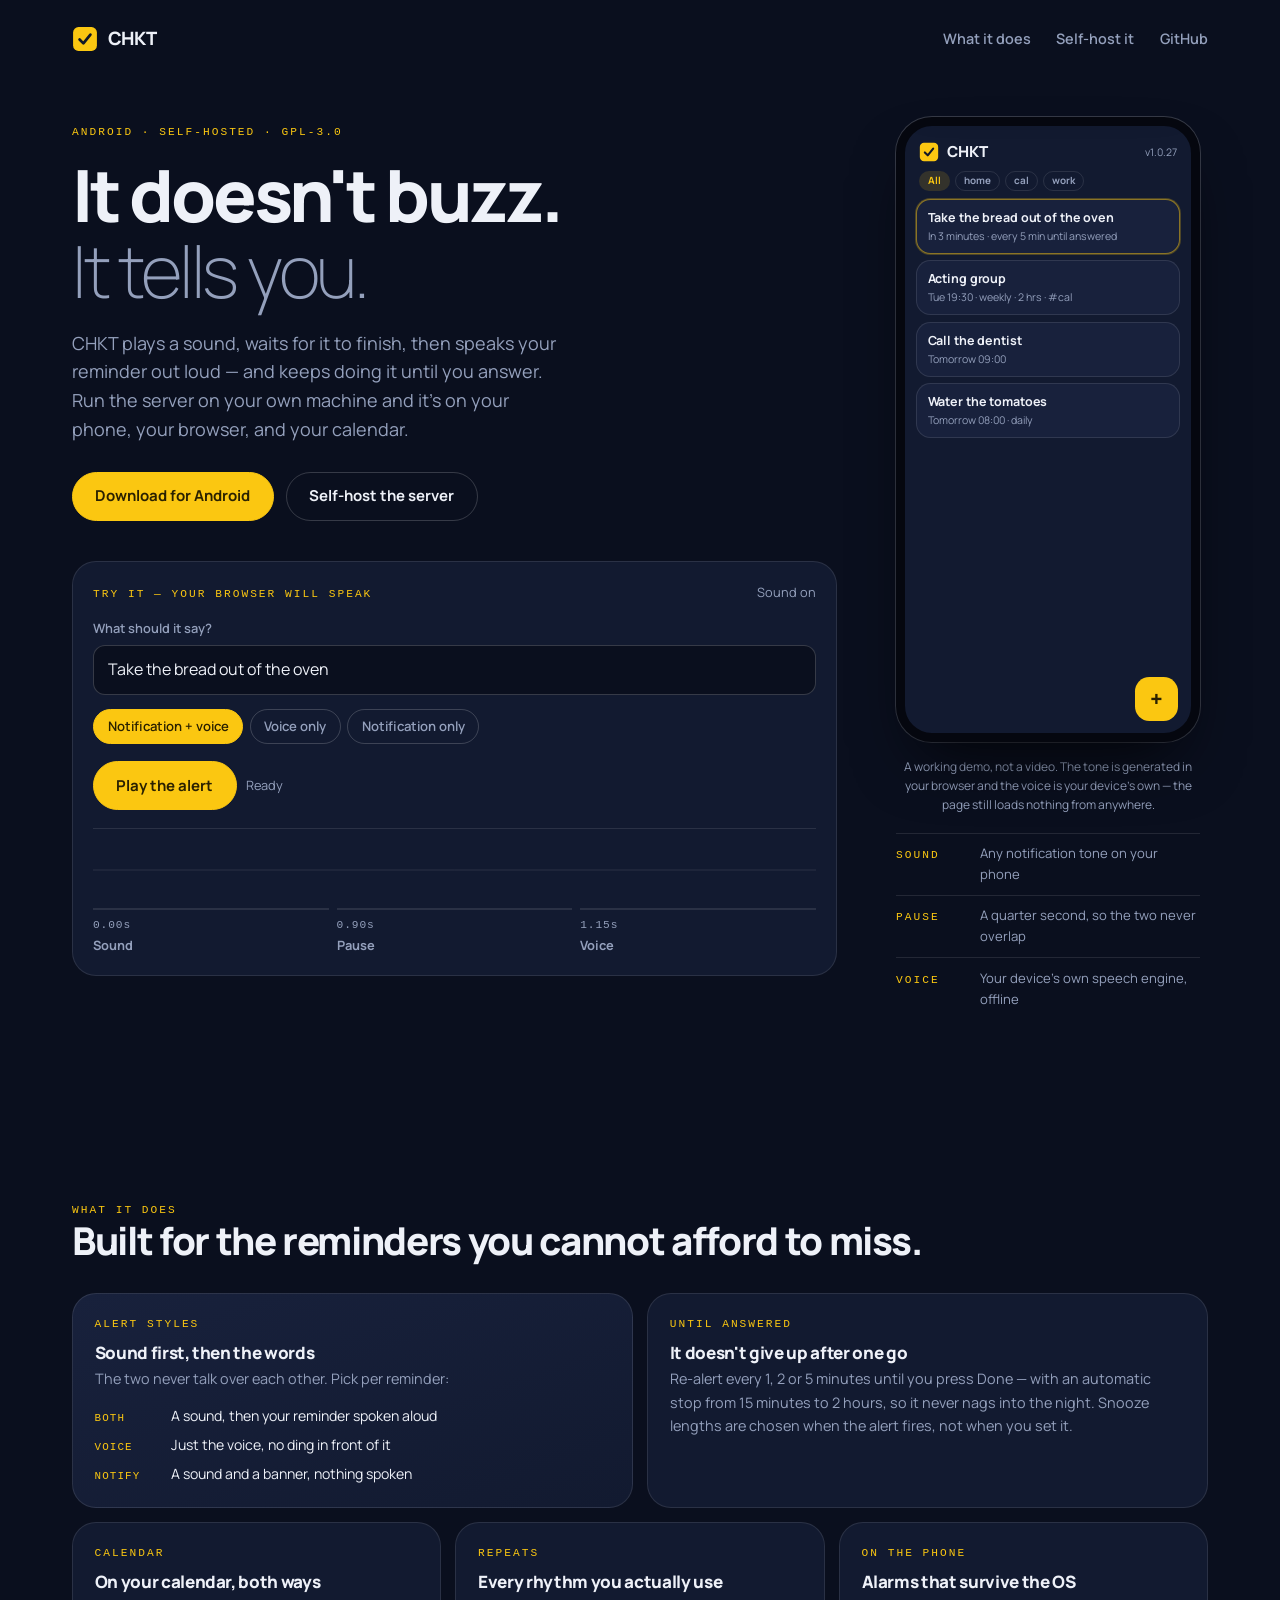
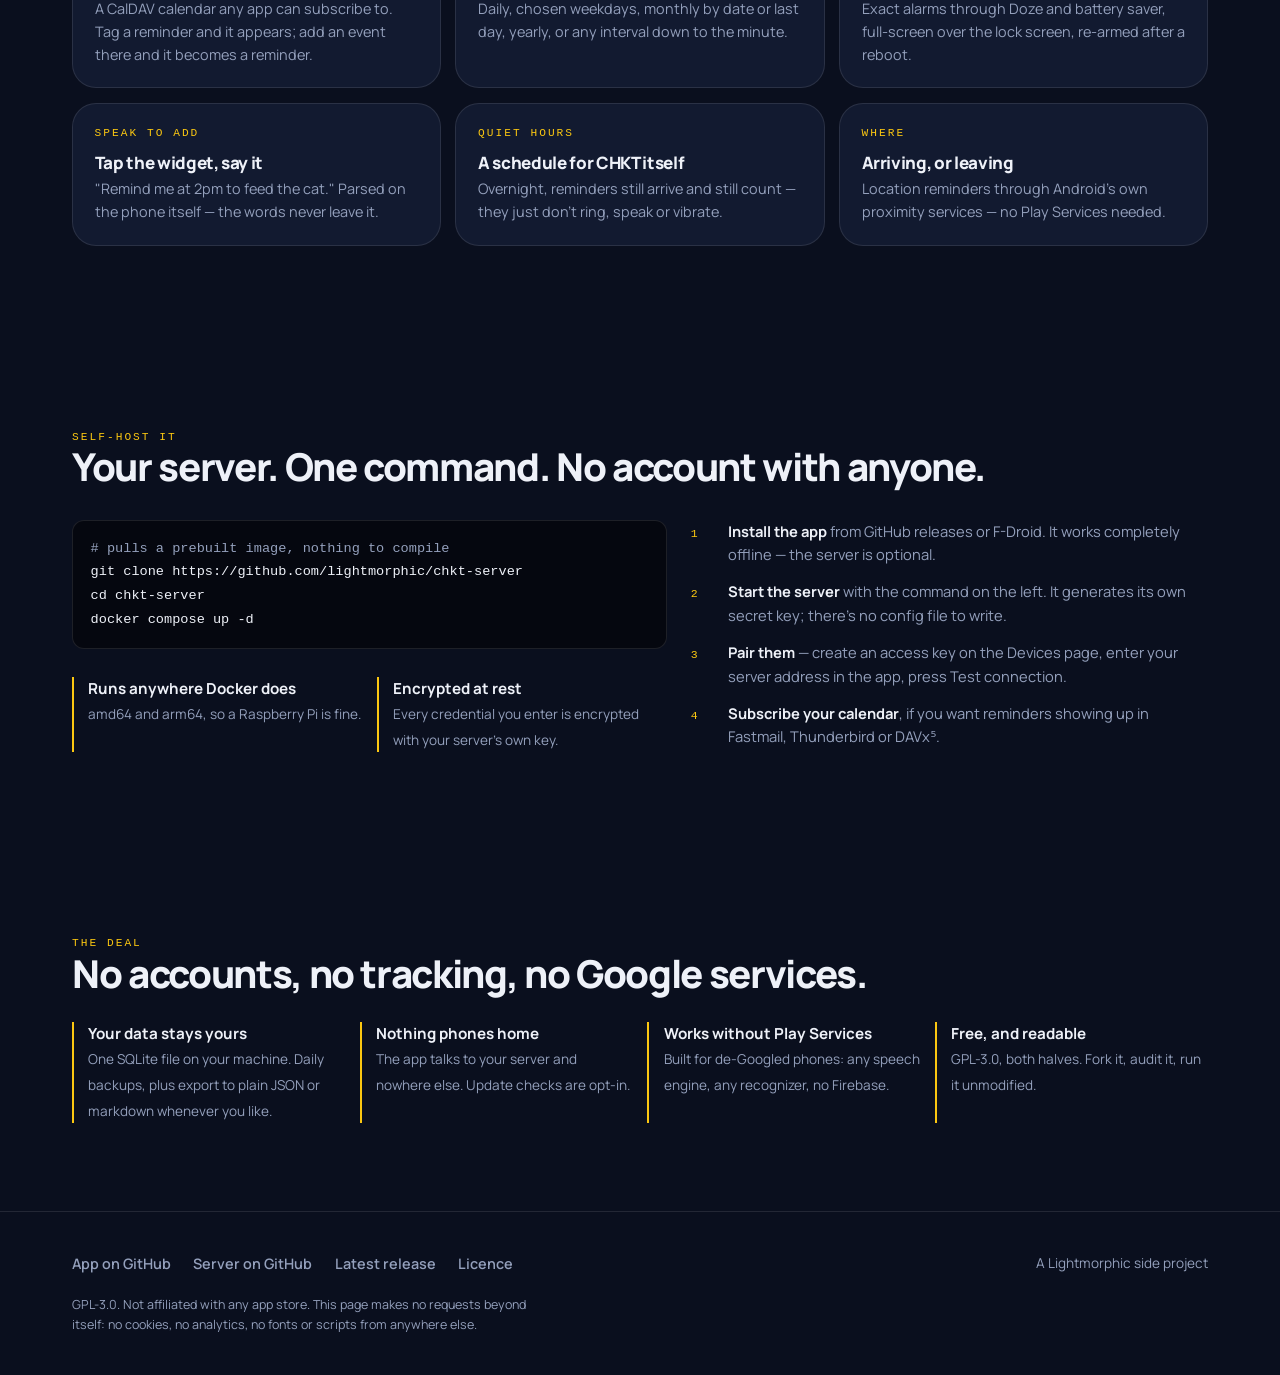
==== commit 76008bec: "1.1.29: chkt.org rebuilt around the thing the product actually does The old page was a light templat" ====
--- a/docs/index.html
+++ b/docs/index.html
@@ -3,10 +3,10 @@
 <head>
 <meta charset="utf-8">
 <meta name="viewport" content="width=device-width, initial-scale=1">
-<title>CHKT Server — talking reminders, self-hosted</title>
-<meta name="description" content="The self-hosted browser companion to CHKT: every feature of the Android app, in your own Docker container, synced with your phone.">
+<title>CHKT — reminders that say themselves out loud</title>
+<meta name="description" content="A talking reminders app for Android with a self-hosted server. A sound, then your reminder spoken aloud, repeated until you answer. No accounts, no tracking, no Google services.">
 <link rel="icon" href="icon.svg" type="image/svg+xml">
-<meta name="theme-color" content="#FBC711">
+<meta name="theme-color" content="#0A0F1E">
 <style>
 @font-face {
   font-family: "Manrope";
@@ -16,530 +16,660 @@
 }
 
 :root {
-  color-scheme: light dark;
-  --bg: #ffffff;  --fg: #09090b;
-  --panel: #ffffff;  --panel-border: rgba(24, 24, 40, 0.10);
-  --border: #e4e4e7;  --muted: #f4f4f5;  --muted-fg: #71717a;
-  --shadow-panel: 0 1px 2px rgba(24,24,40,.05), 0 8px 24px -16px rgba(24,24,40,.18);
-  --accent: #fbc711;  --accent-hover: #ddaf0f;  --on-accent: #645007;
-  --accent-container: #fff8e2;  --on-accent-container: #5f4c06;
-  --brand-navy: #111827;
-  --link: #1b74bc;
-  --radius: 0.875rem;
-  --panel-radius: 1.375rem;
-}
-@media (prefers-color-scheme: dark) {
-  :root {
-    --bg: #09090b;  --fg: #fafafa;
-    --panel: #1b1d29;  --panel-border: rgba(255,255,255,.09);
-    --border: #27272a;  --muted: #1c1c1f;  --muted-fg: #a1a1aa;
-    --shadow-panel: 0 1px 2px rgba(0,0,0,.35), 0 8px 24px -16px rgba(0,0,0,.6);
-    --accent-container: #4b3c05;  --on-accent-container: #fde694;
-    --link: #2295f1;
-  }
-}
-:root[data-theme="dark"] {
-  --bg: #09090b;  --fg: #fafafa;
-  --panel: #1b1d29;  --panel-border: rgba(255,255,255,.09);
-  --border: #27272a;  --muted: #1c1c1f;  --muted-fg: #a1a1aa;
-  --shadow-panel: 0 1px 2px rgba(0,0,0,.35), 0 8px 24px -16px rgba(0,0,0,.6);
-  --accent-container: #4b3c05;  --on-accent-container: #fde694;
-  --link: #2295f1;
-}
-:root[data-theme="light"] {
-  --bg: #ffffff;  --fg: #09090b;
-  --panel: #ffffff;  --panel-border: rgba(24, 24, 40, 0.10);
-  --border: #e4e4e7;  --muted: #f4f4f5;  --muted-fg: #71717a;
-  --shadow-panel: 0 1px 2px rgba(24,24,40,.05), 0 8px 24px -16px rgba(24,24,40,.18);
-  --accent-container: #fff8e2;  --on-accent-container: #5f4c06;
-  --link: #1b74bc;
+  color-scheme: dark;
+  --ink: #0A0F1E;
+  --panel: #121A30;
+  --panel-2: #18213C;
+  --line: rgba(255, 255, 255, 0.10);
+  --line-strong: rgba(255, 255, 255, 0.18);
+  --chalk: #EEF1F8;
+  --dim: #94A0BC;
+  --volt: #FBC711;
+  --volt-ink: #2A2100;
+  --radius: 0.75rem;
+  --radius-lg: 1.5rem;
+  --shell: 74rem;
 }
 
 * { box-sizing: border-box; }
-html { overflow-x: hidden; }
+html { overflow-x: hidden; scroll-behavior: smooth; }
+@media (prefers-reduced-motion: reduce) {
+  html { scroll-behavior: auto; }
+  *, *::before, *::after { animation-duration: 0.001ms !important; transition-duration: 0.001ms !important; }
+}
+
 body {
   margin: 0;
+  background: var(--ink);
+  color: var(--chalk);
   font-family: "Manrope", system-ui, sans-serif;
-  background: var(--bg);
-  color: var(--fg);
+  font-weight: 400;
   line-height: 1.6;
-  overflow-x: hidden;
-}
-main { max-width: 68rem; margin: 0 auto; padding: 0 1.25rem; }
-section { padding: 3.5rem 0; }
-h1, h2, h3 { line-height: 1.15; letter-spacing: -0.02em; margin: 0 0 0.75rem; }
-h1 { font-size: clamp(2rem, 5vw, 3rem); font-weight: 700; }
-h2 { font-size: clamp(1.5rem, 3vw, 2rem); font-weight: 700; letter-spacing: -0.01em; }
-h3 { font-size: 1.0625rem; font-weight: 600; margin-bottom: 0.4rem; }
-p { max-width: 62ch; }
-a { color: var(--link); }
-code, pre { font-family: ui-monospace, "SF Mono", Consolas, monospace; }
-
-.panel {
-  background: var(--panel);
-  border: 1px solid var(--panel-border);
-  border-radius: var(--panel-radius);
-  box-shadow: var(--shadow-panel);
-}
-
-header.top {
-  display: flex; align-items: center; gap: 0.75rem;
-  max-width: 68rem; margin: 0 auto; padding: 1.25rem 1.25rem 0;
-}
-header.top .logo { display: flex; align-items: center; gap: 0.6rem; font-weight: 700; font-size: 1.25rem; text-decoration: none; color: var(--fg); }
-header.top .logo svg { display: block; border-radius: 6px; }
-header.top nav { margin-left: auto; display: flex; gap: 1.5rem; align-items: center; }
-header.top nav a { text-decoration: none; color: var(--muted-fg); font-weight: 600; font-size: 0.9375rem; }
-header.top nav a:hover { color: var(--fg); }
+  -webkit-font-smoothing: antialiased;
+}
+
+.shell { width: 100%; max-width: var(--shell); margin: 0 auto; padding: 0 1.5rem; }
+/* Grid children default to min-width:auto, so anything with wide content —
+   the install code block especially — refuses to shrink and pushes the
+   whole page sideways on a phone. */
+.hero-grid > *, .install-grid > *, .bento > *, .trust > *, .spec > * { min-width: 0; }
+pre { max-width: 100%; }
+section { padding: clamp(3rem, 7vw, 5.5rem) 0; }
+
+h1, h2, h3 { margin: 0; line-height: 1.05; letter-spacing: -0.035em; font-weight: 800; }
+h1 { font-size: clamp(2.6rem, 6.4vw, 4.5rem); letter-spacing: -0.045em; }
+h2 { font-size: clamp(1.65rem, 3.4vw, 2.4rem); }
+h3 { font-size: 1.0625rem; letter-spacing: -0.02em; }
+p { margin: 0; }
+a { color: var(--volt); }
+
+/* The utility face: small, wide, monospace. Used only for data and labels —
+   timings, counts, section markers — never for prose. */
+.mono {
+  font-family: ui-monospace, "SF Mono", "Cascadia Mono", Consolas, monospace;
+  font-size: 0.7rem;
+  letter-spacing: 0.18em;
+  text-transform: uppercase;
+  color: var(--volt);
+  font-weight: 500;
+}
 
 .btn {
-  display: inline-flex; align-items: center; gap: 0.5rem;
-  font: inherit; font-weight: 600; font-size: 0.9375rem;
-  border: 1px solid var(--border);
-  background: var(--muted); color: var(--fg);
-  border-radius: var(--radius);
-  padding: 0.7rem 1.25rem;
-  text-decoration: none;
-}
-.btn-primary { background: var(--accent); border-color: var(--accent); color: var(--on-accent); }
-.btn-primary:hover { background: var(--accent-hover); border-color: var(--accent-hover); }
-
-.hero { padding-top: 2.5rem; padding-bottom: 2.5rem; }
-.hero p.lede { font-size: 1.125rem; color: var(--muted-fg); max-width: 46ch; }
-.hero .ctas { display: flex; gap: 0.75rem; flex-wrap: wrap; margin-top: 1.5rem; }
-.badge-row { display: flex; gap: 0.5rem; flex-wrap: wrap; margin-top: 1.25rem; }
-.badge {
-  font-size: 0.8125rem; font-weight: 600; color: var(--muted-fg);
-  border: 1px solid var(--border); border-radius: 999px; padding: 0.25rem 0.75rem;
-}
-
-/* Flow diagram: three plain boxes, no images */
-.flow { display: flex; align-items: center; gap: 1rem; flex-wrap: wrap; margin-top: 2.5rem; }
-.flow .node {
-  flex: 1; min-width: 12rem; padding: 1.25rem;
-  text-align: center; font-weight: 600;
-}
-.flow .node .sub { font-weight: 400; font-size: 0.8125rem; color: var(--muted-fg); margin-top: 0.25rem; }
-.flow .arrow { color: var(--muted-fg); font-size: 1.5rem; flex: 0 0 auto; }
-@media (max-width: 720px) { .flow .arrow { transform: rotate(90deg); } }
-
-.grid {
-  display: grid;
-  grid-template-columns: repeat(auto-fit, minmax(260px, 1fr));
-  gap: 1.25rem;
-  margin-top: 2rem;
-}
-.grid .panel { padding: 1.5rem; }
-.grid .icon {
-  width: 2.25rem; height: 2.25rem; border-radius: 0.65rem;
-  background: var(--accent-container); color: var(--on-accent-container);
-  display: flex; align-items: center; justify-content: center;
-  margin-bottom: 0.9rem;
-}
-.grid p { font-size: 0.9375rem; color: var(--muted-fg); margin: 0; }
-
-.install .panel { padding: 2rem; }
-.install pre {
-  background: var(--muted); border: 1px solid var(--border); border-radius: var(--radius);
-  padding: 1rem 1.25rem; overflow-x: auto; font-size: 0.875rem; line-height: 1.7;
-}
-.install .steps { display: grid; gap: 1.25rem; margin-top: 1.5rem; }
-@media (min-width: 800px) { .install .steps { grid-template-columns: 1fr 1fr; } }
-
-.privacy { display: grid; gap: 1.25rem; grid-template-columns: repeat(auto-fit, minmax(220px, 1fr)); margin-top: 1.5rem; }
-.privacy .panel { padding: 1.5rem; }
-
-footer { border-top: 1px solid var(--border); padding: 2.5rem 0; margin-top: 1rem; }
-footer .row { display: flex; justify-content: space-between; align-items: center; flex-wrap: wrap; gap: 1rem; }
-footer nav { display: flex; gap: 1.5rem; flex-wrap: wrap; }
-footer nav a { text-decoration: none; font-weight: 600; font-size: 0.9375rem; }
-footer .fine { color: var(--muted-fg); font-size: 0.8125rem; margin-top: 1rem; }
-
-/* ---- Interactive demo phone ---- */
-.hero-split { display: flex; gap: 2.5rem; align-items: flex-start; flex-wrap: wrap; }
-.hero-copy { flex: 1 1 26rem; min-width: 0; }
-.demo-wrap { flex: 0 0 auto; margin: 0 auto; text-align: center; }
+  display: inline-flex; align-items: center; justify-content: center; gap: 0.5rem;
+  font: inherit; font-weight: 700; font-size: 0.9375rem;
+  border: 1px solid var(--line-strong); background: transparent; color: var(--chalk);
+  border-radius: 999px; padding: 0.72rem 1.4rem; text-decoration: none; cursor: pointer;
+  transition: background 0.18s, border-color 0.18s, transform 0.18s;
+}
+.btn:hover { background: rgba(255,255,255,0.06); border-color: var(--chalk); }
+.btn:active { transform: translateY(1px); }
+.btn-volt { background: var(--volt); border-color: var(--volt); color: var(--volt-ink); }
+.btn-volt:hover { background: #ffd643; border-color: #ffd643; }
+.btn[disabled] { opacity: 0.5; cursor: default; }
+:where(a, button, input, [tabindex]):focus-visible { outline: 2px solid var(--volt); outline-offset: 3px; }
+
+/* ---- Header ---- */
+header.top { padding-top: 1.5rem; }
+header.top .row { display: flex; align-items: center; gap: 1rem; }
+.logo { display: flex; align-items: center; gap: 0.6rem; font-weight: 800; font-size: 1.15rem; letter-spacing: -0.03em; color: var(--chalk); text-decoration: none; }
+header.top nav { margin-left: auto; display: flex; gap: 1.6rem; align-items: center; }
+header.top nav a { color: var(--dim); text-decoration: none; font-weight: 600; font-size: 0.9rem; }
+header.top nav a:hover { color: var(--chalk); }
+@media (max-width: 640px) { header.top nav a.hide-sm { display: none; } }
+
+/* ---- Hero: two columns that both carry weight ---- */
+.hero { padding-top: clamp(2.5rem, 5vw, 4rem); }
+.hero-grid { display: grid; gap: clamp(2rem, 4vw, 3.5rem); align-items: start; }
+@media (min-width: 940px) { .hero-grid { grid-template-columns: minmax(0, 1fr) 20rem; } }
+
+.hero h1 { margin-top: 0.9rem; }
+.hero h1 .thin { display: block; font-weight: 200; color: var(--dim); }
+.hero .lede { margin-top: 1.25rem; font-size: 1.125rem; color: var(--dim); max-width: 44ch; }
+.hero .ctas { display: flex; gap: 0.75rem; flex-wrap: wrap; margin-top: 1.75rem; }
+
+/* The control desk: the visitor's half of the demo. */
+.desk { margin-top: 2.5rem; border: 1px solid var(--line); background: var(--panel); border-radius: var(--radius-lg); padding: 1.25rem; }
+.desk-head { display: flex; align-items: baseline; gap: 0.75rem; flex-wrap: wrap; }
+.desk-head .hint { font-size: 0.8rem; color: var(--dim); margin-left: auto; }
+.field { margin-top: 0.9rem; }
+.field label { display: block; font-size: 0.8rem; color: var(--dim); margin-bottom: 0.4rem; font-weight: 600; }
+.field input {
+  width: 100%; font: inherit; font-size: 1rem; color: var(--chalk);
+  background: var(--ink); border: 1px solid var(--line-strong); border-radius: var(--radius);
+  padding: 0.7rem 0.9rem;
+}
+.modes { display: flex; gap: 0.4rem; flex-wrap: wrap; margin-top: 0.9rem; }
+.mode {
+  font: inherit; font-size: 0.82rem; font-weight: 600; cursor: pointer;
+  background: transparent; color: var(--dim);
+  border: 1px solid var(--line-strong); border-radius: 999px; padding: 0.35rem 0.85rem;
+}
+.mode[aria-pressed="true"] { background: var(--volt); border-color: var(--volt); color: var(--volt-ink); }
+.desk-actions { display: flex; gap: 0.6rem; align-items: center; margin-top: 1.1rem; flex-wrap: wrap; }
+
+/* Waveform + timeline: real data, not decoration. */
+.scope { margin-top: 1.1rem; border-top: 1px solid var(--line); padding-top: 0.9rem; }
+.scope canvas { display: block; width: 100%; height: 54px; }
+.timeline { display: grid; grid-template-columns: repeat(3, 1fr); gap: 0.5rem; margin-top: 0.65rem; }
+.step { border-top: 2px solid var(--line); padding-top: 0.45rem; transition: border-color 0.2s, color 0.2s; }
+.step .t { font-family: ui-monospace, Consolas, monospace; font-size: 0.7rem; color: var(--dim); letter-spacing: 0.08em; }
+.step .n { font-size: 0.8rem; font-weight: 700; color: var(--dim); }
+.step.on { border-color: var(--volt); }
+.step.on .n, .step.on .t { color: var(--volt); }
+
+/* ---- The phone ---- */
+.phone-col { display: flex; flex-direction: column; align-items: center; gap: 0.9rem; }
 .phone {
-  width: 292px; height: 596px; margin: 0 auto;
-  border-radius: 2.4rem; border: 10px solid #111827;
-  background: var(--bg); overflow: hidden; position: relative;
-  box-shadow: var(--shadow-panel);
-}
-.phone .screen { position: absolute; inset: 0; display: flex; flex-direction: column; transition: opacity 0.25s; }
-.phone .screen[hidden] { display: none; }
-.p-top { display: flex; align-items: center; gap: 0.5rem; padding: 0.9rem 1rem 0.5rem; font-weight: 700; }
-.p-top svg { border-radius: 5px; }
-.p-top .ver { margin-left: auto; font-size: 0.7rem; font-weight: 400; color: var(--muted-fg); }
-.p-chips { display: flex; gap: 0.4rem; padding: 0.25rem 1rem 0.5rem; flex-wrap: wrap; }
-.p-chip { font-size: 0.7rem; font-weight: 600; border: 1px solid var(--border); border-radius: 999px; padding: 0.1rem 0.6rem; color: var(--muted-fg); }
-.p-chip.on { background: var(--accent-container); color: var(--on-accent-container); border-color: transparent; }
-.p-list { padding: 0.25rem 0.9rem; display: flex; flex-direction: column; gap: 0.5rem; overflow: hidden; }
-.p-card { text-align: left; border: 1px solid var(--panel-border); border-radius: 1rem; padding: 0.6rem 0.8rem; background: var(--panel); }
-.p-card .t { font-weight: 600; font-size: 0.85rem; }
-.p-card .w { font-size: 0.72rem; color: var(--muted-fg); }
-.p-card .g { font-size: 0.68rem; color: var(--on-accent-container); }
-.p-fab {
-  position: absolute; right: 1rem; bottom: 1rem; width: 3rem; height: 3rem;
-  border-radius: 1rem; background: var(--accent); color: var(--on-accent);
-  display: flex; align-items: center; justify-content: center; font-size: 1.5rem; font-weight: 700;
-}
+  width: 19rem; max-width: 100%; aspect-ratio: 9 / 18.5;
+  border: 9px solid #05070F; border-radius: 2.25rem; background: var(--panel);
+  position: relative; overflow: hidden;
+  box-shadow: 0 2rem 4rem -1.5rem rgba(0,0,0,0.8), 0 0 0 1px var(--line-strong);
+}
+.screen { position: absolute; inset: 0; display: flex; flex-direction: column; }
+.screen[hidden] { display: none; }
+
+.p-bar { display: flex; align-items: center; gap: 0.45rem; padding: 0.85rem 0.9rem 0.4rem; font-weight: 800; font-size: 0.95rem; }
+.p-bar .v { margin-left: auto; font-size: 0.65rem; font-weight: 400; color: var(--dim); }
+.p-tags { display: flex; gap: 0.3rem; padding: 0 0.9rem 0.5rem; }
+.p-tag { font-size: 0.62rem; font-weight: 700; border: 1px solid var(--line); border-radius: 999px; padding: 0.08rem 0.5rem; color: var(--dim); }
+.p-tag.on { background: rgba(251,199,17,0.14); color: var(--volt); border-color: transparent; }
+.p-items { padding: 0 0.7rem; display: flex; flex-direction: column; gap: 0.4rem; }
+.p-item { background: var(--panel-2); border: 1px solid var(--line); border-radius: 0.9rem; padding: 0.5rem 0.65rem; }
+.p-item .ti { font-size: 0.78rem; font-weight: 700; letter-spacing: -0.01em; }
+.p-item .wh { font-size: 0.66rem; color: var(--dim); }
+.p-item.live { border-color: rgba(251,199,17,0.5); box-shadow: 0 0 0 1px rgba(251,199,17,0.25); }
+.p-fab { position: absolute; right: 0.8rem; bottom: 0.8rem; width: 2.7rem; height: 2.7rem; border-radius: 0.9rem; background: var(--volt); color: var(--volt-ink); display: grid; place-items: center; font-size: 1.4rem; font-weight: 800; }
+
 .p-notif {
-  position: absolute; top: 0.6rem; left: 0.6rem; right: 0.6rem;
-  background: var(--panel); border: 1px solid var(--panel-border); border-radius: 1rem;
-  box-shadow: var(--shadow-panel); padding: 0.6rem 0.8rem; text-align: left;
-  transform: translateY(-130%); transition: transform 0.3s ease;
+  position: absolute; left: 0.5rem; right: 0.5rem; top: 0.5rem;
+  background: var(--panel-2); border: 1px solid var(--line-strong); border-radius: 1rem;
+  padding: 0.55rem 0.7rem; transform: translateY(-160%); transition: transform 0.32s cubic-bezier(.2,.9,.3,1.2);
+  box-shadow: 0 1rem 2rem -1rem rgba(0,0,0,0.9);
 }
 .p-notif.in { transform: translateY(0); }
-.p-notif .h { display: flex; gap: 0.4rem; align-items: center; font-size: 0.68rem; color: var(--muted-fg); }
-.p-notif .t { font-weight: 600; font-size: 0.82rem; margin-top: 0.15rem; }
-.p-alert { background: #FBC711; color: #111827; align-items: center; justify-content: center; text-align: center; padding: 1.5rem; }
-.p-alert .big { font-size: 1.35rem; font-weight: 700; line-height: 1.25; }
-.p-alert .done {
-  margin-top: 1.75rem; width: 100%; padding: 0.9rem; border: none; border-radius: 1rem;
-  background: #111827; color: #FBC711; font: inherit; font-size: 1.05rem; font-weight: 700; cursor: pointer;
-}
-.p-alert .sn-label { margin-top: 1.1rem; font-size: 0.8rem; opacity: 0.7; }
-.p-alert .sn-row { display: flex; gap: 0.4rem; margin-top: 0.5rem; flex-wrap: wrap; justify-content: center; }
-.p-alert .sn {
-  border: 2px solid #111827; background: transparent; color: #111827; border-radius: 999px;
-  padding: 0.3rem 0.8rem; font: inherit; font-size: 0.8rem; font-weight: 600; cursor: pointer;
-}
-.p-toast {
-  position: absolute; left: 50%; bottom: 4.5rem; transform: translateX(-50%);
-  background: #111827; color: #fafafa; font-size: 0.78rem; border-radius: 999px;
-  padding: 0.35rem 0.9rem; opacity: 0; transition: opacity 0.25s; white-space: nowrap;
-}
+.p-notif .hd { display: flex; align-items: center; gap: 0.35rem; font-size: 0.62rem; color: var(--dim); }
+.p-notif .ti { font-size: 0.8rem; font-weight: 700; margin-top: 0.1rem; }
+
+/* The alert: the app's real yellow, the page's one bright moment. */
+.p-alert { background: var(--volt); color: #111827; align-items: center; justify-content: center; text-align: center; padding: 1.4rem; }
+.p-alert .say { font-size: 1.3rem; font-weight: 800; letter-spacing: -0.03em; line-height: 1.15; }
+.p-alert .word { transition: opacity 0.15s; opacity: 0.42; }
+.p-alert .word.said { opacity: 1; }
+.p-alert .done { margin-top: 1.5rem; width: 100%; border: 0; border-radius: 0.9rem; background: #111827; color: var(--volt); font: inherit; font-size: 1rem; font-weight: 800; padding: 0.8rem; cursor: pointer; }
+.p-alert .lbl { margin-top: 1rem; font-size: 0.72rem; font-weight: 700; opacity: 0.65; letter-spacing: 0.1em; text-transform: uppercase; }
+.p-alert .snz { display: flex; gap: 0.35rem; justify-content: center; margin-top: 0.45rem; flex-wrap: wrap; }
+.p-alert .snz button { font: inherit; font-size: 0.75rem; font-weight: 700; border: 2px solid #111827; background: transparent; color: #111827; border-radius: 999px; padding: 0.25rem 0.7rem; cursor: pointer; }
+.p-toast { position: absolute; left: 50%; bottom: 4rem; transform: translateX(-50%); background: #05070F; border: 1px solid var(--line-strong); color: var(--chalk); font-size: 0.72rem; border-radius: 999px; padding: 0.3rem 0.85rem; opacity: 0; transition: opacity 0.22s; white-space: nowrap; }
 .p-toast.in { opacity: 1; }
-.demo-cta { margin-top: 1rem; }
-.demo-note { font-size: 0.78rem; color: var(--muted-fg); max-width: 34ch; margin: 0.6rem auto 0; }
-@media (max-width: 900px) { .hero-split { justify-content: center; } }
-
-:where(a, button):focus-visible { outline: 2px solid var(--accent); outline-offset: 2px; }
+.phone-note { font-size: 0.75rem; color: var(--dim); text-align: center; max-width: 19rem; }
+.spec { width: 19rem; max-width: 100%; margin: 0.25rem 0 0; display: grid; gap: 0; }
+.spec > div { display: grid; grid-template-columns: 4.5rem 1fr; gap: 0.75rem; align-items: baseline; padding: 0.6rem 0; border-top: 1px solid var(--line); }
+.spec dt { margin: 0; }
+.spec dd { margin: 0; font-size: 0.82rem; color: var(--dim); }
+
+/* ---- Bento: dense, varied spans, no orphan rows ---- */
+.bento { display: grid; gap: 0.9rem; grid-template-columns: repeat(2, minmax(0,1fr)); margin-top: 2rem; }
+@media (min-width: 780px) { .bento { grid-template-columns: repeat(6, minmax(0,1fr)); } }
+.tile { background: var(--panel); border: 1px solid var(--line); border-radius: var(--radius-lg); padding: 1.35rem; grid-column: span 2; }
+.tile p { color: var(--dim); font-size: 0.9rem; margin-top: 0.35rem; }
+.tile .mono { display: block; margin-bottom: 0.65rem; }
+/* Tablets: the small tiles pair up rather than each taking a whole row. */
+@media (min-width: 560px) and (max-width: 779px) {
+  .tile.half { grid-column: span 1; }
+}
+@media (min-width: 780px) {
+  .tile.wide { grid-column: span 3; }
+  .tile.half { grid-column: span 2; }
+}
+.tile.feature { background: linear-gradient(160deg, var(--panel-2), var(--panel)); }
+.modes-list { list-style: none; padding: 0; margin: 0.9rem 0 0; display: grid; gap: 0.4rem; }
+.modes-list li { display: flex; align-items: baseline; gap: 0.6rem; font-size: 0.88rem; }
+.modes-list .k { font-family: ui-monospace, Consolas, monospace; font-size: 0.68rem; color: var(--volt); letter-spacing: 0.1em; min-width: 4.2rem; }
+
+/* ---- Install ---- */
+.install-grid { display: grid; gap: 1.5rem; margin-top: 2rem; }
+@media (min-width: 900px) { .install-grid { grid-template-columns: 1.15fr 1fr; align-items: start; } }
+pre { margin: 0; background: #05070F; border: 1px solid var(--line); border-radius: var(--radius); padding: 1rem 1.1rem; overflow-x: auto; font-size: 0.85rem; line-height: 1.75; }
+pre code { color: var(--chalk); font-family: ui-monospace, Consolas, monospace; }
+pre .c { color: var(--dim); }
+.steps { display: grid; gap: 0.85rem; margin: 0; padding: 0; list-style: none; counter-reset: s; }
+.steps li { display: grid; grid-template-columns: 1.6rem 1fr; gap: 0.75rem; align-items: baseline; font-size: 0.92rem; color: var(--dim); }
+.steps li::before { counter-increment: s; content: counter(s); font-family: ui-monospace, Consolas, monospace; font-size: 0.72rem; color: var(--volt); }
+.steps b { color: var(--chalk); font-weight: 700; }
+
+/* ---- Trust strip: dense row, not sparse cards ---- */
+.trust { display: grid; gap: 0.9rem; grid-template-columns: repeat(auto-fit, minmax(15rem, 1fr)); margin-top: 1.75rem; }
+.trust div { border-left: 2px solid var(--volt); padding-left: 0.9rem; }
+.trust b { display: block; font-size: 0.95rem; }
+.trust span { font-size: 0.85rem; color: var(--dim); }
+
+footer { border-top: 1px solid var(--line); padding: 2.5rem 0; }
+footer .row { display: flex; justify-content: space-between; gap: 1rem; flex-wrap: wrap; align-items: center; }
+footer nav { display: flex; gap: 1.4rem; flex-wrap: wrap; }
+footer a { color: var(--dim); text-decoration: none; font-weight: 600; font-size: 0.9rem; }
+footer a:hover { color: var(--chalk); }
+footer .fine { color: var(--dim); font-size: 0.78rem; margin-top: 1.25rem; max-width: 60ch; }
 </style>
 </head>
 <body>
 
 <header class="top">
-  <a class="logo" href="#top">
-    <svg width="28" height="28" viewBox="0 0 48 48" aria-hidden="true">
-      <rect x="2" y="2" width="44" height="44" rx="10" fill="#FBC711"/>
-      <path d="M14 25 L21 32 L34 16" stroke="#111827" stroke-width="5" fill="none" stroke-linecap="round" stroke-linejoin="round"/>
-    </svg>
-    CHKT Server
-  </a>
-  <nav aria-label="Main">
-    <a href="#features">Features</a>
-    <a href="#install">Install</a>
-    <a href="https://github.com/lightmorphic/chkt-server">GitHub</a>
-  </nav>
+  <div class="shell row">
+    <a class="logo" href="#top">
+      <svg width="26" height="26" viewBox="0 0 48 48" aria-hidden="true">
+        <rect x="2" y="2" width="44" height="44" rx="10" fill="#FBC711"/>
+        <path d="M14 25 L21 32 L34 16" stroke="#111827" stroke-width="5" fill="none" stroke-linecap="round" stroke-linejoin="round"/>
+      </svg>
+      CHKT
+    </a>
+    <nav aria-label="Main">
+      <a class="hide-sm" href="#what">What it does</a>
+      <a class="hide-sm" href="#install">Self-host it</a>
+      <a href="https://github.com/lightmorphic/chkt">GitHub</a>
+    </nav>
+  </div>
 </header>
 
 <main id="top">
 
 <section class="hero">
-  <div class="hero-split">
-  <div class="hero-copy">
-  <h1>Reminders that talk, wherever you are.</h1>
-  <p class="lede">
-    CHKT is a talking reminders app for Android: a sound, then your
-    reminder spoken out loud, repeated until you answer. CHKT Server is
-    its self-hosted companion — every feature in your browser, two-way
-    sync, and a calendar any app can subscribe to.
-  </p>
-  <div class="ctas">
-    <a class="btn btn-primary" href="https://github.com/lightmorphic/chkt/releases/latest">Get the app</a>
-    <a class="btn" href="#install">Install the server</a>
-    <a class="btn" href="https://github.com/lightmorphic/chkt-server">GitHub</a>
-  </div>
-  <div class="badge-row">
-    <span class="badge">GPL-3.0</span>
-    <span class="badge">Docker, one command</span>
-    <span class="badge">No tracking, no accounts with us</span>
-    <span class="badge">Your data stays on your server</span>
-  </div>
-  </div>
-
-  <div class="demo-wrap">
-    <div class="phone panel" aria-label="Interactive demo of a CHKT alert">
-      <div class="screen" data-screen="list">
-        <div class="p-top">
-          <svg width="22" height="22" viewBox="0 0 48 48" aria-hidden="true"><rect x="2" y="2" width="44" height="44" rx="10" fill="#FBC711"/><path d="M14 25 L21 32 L34 16" stroke="#111827" stroke-width="5" fill="none" stroke-linecap="round" stroke-linejoin="round"/></svg>
-          CHKT <span class="ver">v1.0.25</span>
-        </div>
-        <div class="p-chips">
-          <span class="p-chip on">All</span><span class="p-chip">home</span><span class="p-chip">cal</span><span class="p-chip">errands</span>
-        </div>
-        <div class="p-list">
-          <div class="p-card"><div class="t">Take the bread out of the oven</div><div class="w">Today 17:40 · every 5 min until answered</div><div class="g">#home</div></div>
-          <div class="p-card"><div class="t">Call the dentist about Thursday</div><div class="w">Today 19:00</div><div class="g">#errands</div></div>
-          <div class="p-card"><div class="t">Acting group</div><div class="w">Tue 19:30 · weekly · 2 hrs</div><div class="g">#hobby  #cal</div></div>
-          <div class="p-card"><div class="t">Water the tomatoes</div><div class="w">Tomorrow 08:00 · daily</div><div class="g">#home  #garden</div></div>
-        </div>
-        <div class="p-fab" aria-hidden="true">+</div>
-        <div class="p-notif" data-notif>
-          <div class="h"><svg width="12" height="12" viewBox="0 0 48 48" aria-hidden="true"><rect x="2" y="2" width="44" height="44" rx="10" fill="#FBC711"/><path d="M14 25 L21 32 L34 16" stroke="#111827" stroke-width="5" fill="none" stroke-linecap="round" stroke-linejoin="round"/></svg> CHKT · now</div>
-          <div class="t">Take the bread out of the oven</div>
-        </div>
-        <div class="p-toast" data-toast></div>
-      </div>
-      <div class="screen p-alert" data-screen="alert" hidden>
-        <div class="big">Take the bread out of the oven</div>
-        <button class="done" data-done>Done</button>
-        <div class="sn-label">Snooze</div>
-        <div class="sn-row">
-          <button class="sn" data-snooze="10 min">10 min</button>
-          <button class="sn" data-snooze="30 min">30 min</button>
-          <button class="sn" data-snooze="1 hr">1 hr</button>
+  <div class="shell hero-grid">
+    <div>
+      <span class="mono">Android · self-hosted · GPL-3.0</span>
+      <h1>It doesn't buzz.<span class="thin">It tells you.</span></h1>
+      <p class="lede">
+        CHKT plays a sound, waits for it to finish, then speaks your reminder
+        out loud — and keeps doing it until you answer. Run the server on your
+        own machine and it's on your phone, your browser, and your calendar.
+      </p>
+      <div class="ctas">
+        <a class="btn btn-volt" href="https://github.com/lightmorphic/chkt/releases/latest">Download for Android</a>
+        <a class="btn" href="#install">Self-host the server</a>
+      </div>
+
+      <div class="desk">
+        <div class="desk-head">
+          <span class="mono">Try it — your browser will speak</span>
+          <span class="hint">Sound on</span>
+        </div>
+        <div class="field">
+          <label for="say">What should it say?</label>
+          <input id="say" type="text" value="Take the bread out of the oven" maxlength="90" autocomplete="off">
+        </div>
+        <div class="modes" role="group" aria-label="Alert style">
+          <button class="mode" type="button" data-mode="both" aria-pressed="true">Notification + voice</button>
+          <button class="mode" type="button" data-mode="voice" aria-pressed="false">Voice only</button>
+          <button class="mode" type="button" data-mode="notify" aria-pressed="false">Notification only</button>
+        </div>
+        <div class="desk-actions">
+          <button class="btn btn-volt" type="button" data-play>Play the alert</button>
+          <span class="hint" style="font-size:0.8rem;color:var(--dim)" data-status aria-live="polite">Ready</span>
+        </div>
+        <div class="scope">
+          <canvas data-scope width="600" height="54" aria-hidden="true"></canvas>
+          <div class="timeline">
+            <div class="step" data-step="0"><div class="t">0.00s</div><div class="n">Sound</div></div>
+            <div class="step" data-step="1"><div class="t">0.90s</div><div class="n">Pause</div></div>
+            <div class="step" data-step="2"><div class="t">1.15s</div><div class="n">Voice</div></div>
+          </div>
         </div>
       </div>
     </div>
-    <div class="demo-cta">
-      <button class="btn btn-primary" data-demo-play>&#9654;&#xFE0E; Preview an alert</button>
-    </div>
-    <p class="demo-note">Live demo, drawn and voiced entirely in your browser: the ding is synthesized on the spot and the voice is your browser's own. Nothing is loaded from anywhere.</p>
-  </div>
-  </div>
-
-  <div class="flow">
-    <div class="panel node">
-      CHKT (Android)
-      <div class="sub">Rings, speaks, works fully offline</div>
-    </div>
-    <div class="arrow" aria-hidden="true">⇄</div>
-    <div class="panel node">
-      CHKT Server
-      <div class="sub">Your Docker container, your data</div>
-    </div>
-    <div class="arrow" aria-hidden="true">⇄</div>
-    <div class="panel node">
-      Any browser
-      <div class="sub">Installable, works offline too</div>
+
+    <div class="phone-col">
+      <div class="phone">
+        <div class="screen" data-screen="list">
+          <div class="p-bar">
+            <svg width="20" height="20" viewBox="0 0 48 48" aria-hidden="true"><rect x="2" y="2" width="44" height="44" rx="10" fill="#FBC711"/><path d="M14 25 L21 32 L34 16" stroke="#111827" stroke-width="5" fill="none" stroke-linecap="round" stroke-linejoin="round"/></svg>
+            CHKT <span class="v">v1.0.27</span>
+          </div>
+          <div class="p-tags"><span class="p-tag on">All</span><span class="p-tag">home</span><span class="p-tag">cal</span><span class="p-tag">work</span></div>
+          <div class="p-items">
+            <div class="p-item live"><div class="ti" data-live-title>Take the bread out of the oven</div><div class="wh">In 3 minutes · every 5 min until answered</div></div>
+            <div class="p-item"><div class="ti">Acting group</div><div class="wh">Tue 19:30 · weekly · 2 hrs · #cal</div></div>
+            <div class="p-item"><div class="ti">Call the dentist</div><div class="wh">Tomorrow 09:00</div></div>
+            <div class="p-item"><div class="ti">Water the tomatoes</div><div class="wh">Tomorrow 08:00 · daily</div></div>
+          </div>
+          <div class="p-fab" aria-hidden="true">+</div>
+          <div class="p-notif" data-notif>
+            <div class="hd"><svg width="11" height="11" viewBox="0 0 48 48" aria-hidden="true"><rect x="2" y="2" width="44" height="44" rx="10" fill="#FBC711"/><path d="M14 25 L21 32 L34 16" stroke="#111827" stroke-width="5" fill="none" stroke-linecap="round" stroke-linejoin="round"/></svg> CHKT · now</div>
+            <div class="ti" data-notif-title>Take the bread out of the oven</div>
+          </div>
+          <div class="p-toast" data-toast></div>
+        </div>
+
+        <div class="screen p-alert" data-screen="alert" hidden>
+          <div class="say" data-say></div>
+          <button class="done" type="button" data-done>Done</button>
+          <div class="lbl">Snooze</div>
+          <div class="snz">
+            <button type="button" data-snooze="10 min">10 min</button>
+            <button type="button" data-snooze="30 min">30 min</button>
+            <button type="button" data-snooze="1 hr">1 hr</button>
+          </div>
+        </div>
+      </div>
+      <p class="phone-note">A working demo, not a video. The tone is generated in your browser and the voice is your device's own — the page still loads nothing from anywhere.</p>
+      <dl class="spec">
+        <div><dt class="mono">Sound</dt><dd>Any notification tone on your phone</dd></div>
+        <div><dt class="mono">Pause</dt><dd>A quarter second, so the two never overlap</dd></div>
+        <div><dt class="mono">Voice</dt><dd>Your device's own speech engine, offline</dd></div>
+      </dl>
     </div>
   </div>
 </section>
 
-<section id="features">
-  <h2>Everything the app does. Same reminders, same voice.</h2>
-  <p style="color:var(--muted-fg)">
-    Sync is optional and off by default on the phone. Turn it on and both
-    sides stay matched, edit a reminder anywhere and it catches up
-    everywhere else.
-  </p>
-
-  <div class="grid">
-    <div class="panel">
-      <div class="icon"><svg width="20" height="20" viewBox="0 0 24 24" fill="none" stroke="currentColor" stroke-width="2" stroke-linecap="round"><path d="M5 13l4 4L19 7"/></svg></div>
-      <h3>Everything coming up, in order</h3>
-      <p>The home screen shows every reminder in time order with tag chips to filter, no folders to dig through.</p>
-    </div>
-    <div class="panel">
-      <div class="icon"><svg width="20" height="20" viewBox="0 0 24 24" fill="none" stroke="currentColor" stroke-width="2" stroke-linecap="round"><path d="M12 6v6l4 2"/><circle cx="12" cy="12" r="9"/></svg></div>
-      <h3>Flexible repeats</h3>
-      <p>Daily, weekly on chosen days, monthly (day or last day), yearly, or any custom interval down to the minute.</p>
-    </div>
-    <div class="panel">
-      <div class="icon"><svg width="20" height="20" viewBox="0 0 24 24" fill="none" stroke="currentColor" stroke-width="2" stroke-linecap="round"><path d="M11 5L6 9H2v6h4l5 4V5z"/><path d="M19 9a5 5 0 010 6"/></svg></div>
-      <h3>A sound, then the voice</h3>
-      <p>Every alert plays your chosen sound first, then speaks the reminder — never both at once. Three styles per reminder: notification + voice, voice only, or notification only.</p>
-    </div>
-    <div class="panel">
-      <div class="icon"><svg width="20" height="20" viewBox="0 0 24 24" fill="none" stroke="currentColor" stroke-width="2" stroke-linecap="round"><circle cx="12" cy="12" r="9"/><path d="M12 7v5l3 3"/></svg></div>
-      <h3>Keeps reminding you</h3>
-      <p>Set it to re-alert every 1, 2, or 5 minutes until you answer, with an automatic stop from 15 minutes to 2 hours so it never nags forever.</p>
-    </div>
-    <div class="panel">
-      <div class="icon"><svg width="20" height="20" viewBox="0 0 24 24" fill="none" stroke="currentColor" stroke-width="2" stroke-linecap="round"><rect x="3" y="4" width="18" height="17" rx="2"/><path d="M8 2v4M16 2v4M3 9h18"/></svg></div>
-      <h3>On your calendar</h3>
-      <p>A CalDAV calendar any app can subscribe to — DAVx&#8309;, Thunderbird, Fastmail, Apple Calendar. Tag a reminder <code>cal</code> and it appears; add an event there and it becomes a reminder, both ways.</p>
-    </div>
-    <div class="panel">
-      <div class="icon"><svg width="20" height="20" viewBox="0 0 24 24" fill="none" stroke="currentColor" stroke-width="2" stroke-linecap="round"><path d="M4 6h16M4 12h16M4 18h7"/></svg></div>
-      <h3>Quiet hours</h3>
-      <p>A do-not-disturb schedule for CHKT itself. Reminders still fire and appear, they just don't ring, speak, or vibrate during the window you set.</p>
-    </div>
-    <div class="panel">
-      <div class="icon"><svg width="20" height="20" viewBox="0 0 24 24" fill="none" stroke="currentColor" stroke-width="2" stroke-linecap="round"><path d="M12 6v6l4 2"/><circle cx="12" cy="12" r="9"/></svg></div>
-      <h3>Snooze, decided in the moment</h3>
-      <p>The snooze length is chosen when the alert happens, from 10 minutes to a day, never locked in ahead of time.</p>
-    </div>
-    <div class="panel">
-      <div class="icon"><svg width="20" height="20" viewBox="0 0 24 24" fill="none" stroke="currentColor" stroke-width="2" stroke-linecap="round"><path d="M12 1a3 3 0 00-3 3v8a3 3 0 006 0V4a3 3 0 00-3-3z"/><path d="M19 10v2a7 7 0 01-14 0v-2M12 19v4"/></svg></div>
-      <h3>Add a reminder by voice</h3>
-      <p>Say "remind me at 2pm to feed the cat" and the form fills itself in. Runs entirely in your browser; nothing is sent anywhere until you save.</p>
-    </div>
-    <div class="panel">
-      <div class="icon"><svg width="20" height="20" viewBox="0 0 24 24" fill="none" stroke="currentColor" stroke-width="2" stroke-linecap="round"><path d="M12 21s-7-4.5-7-11a7 7 0 0114 0c0 6.5-7 11-7 11z"/><circle cx="12" cy="10" r="2.5"/></svg></div>
-      <h3>Location reminders</h3>
-      <p>Trigger when the phone arrives at or leaves a place. Set the location from the app, or from your browser with one click.</p>
-    </div>
-    <div class="panel">
-      <div class="icon"><svg width="20" height="20" viewBox="0 0 24 24" fill="none" stroke="currentColor" stroke-width="2" stroke-linecap="round"><rect x="3" y="4" width="18" height="14" rx="2"/><path d="M8 21h8M12 18v3"/></svg></div>
-      <h3>Install it like an app</h3>
-      <p>A proper PWA, add it to your home screen or dock, with desktop push notifications so it can reach you even when the tab is closed.</p>
-    </div>
-    <div class="panel">
-      <div class="icon"><svg width="20" height="20" viewBox="0 0 24 24" fill="none" stroke="currentColor" stroke-width="2" stroke-linecap="round"><path d="M21 8v13H3V8M1 3h22v5H1z"/><path d="M10 12h4"/></svg></div>
-      <h3>Backups</h3>
-      <p>Daily snapshots kept locally, plus a one-click zip download any time you want a copy on your own hard drive.</p>
-    </div>
-    <div class="panel">
-      <div class="icon"><svg width="20" height="20" viewBox="0 0 24 24" fill="none" stroke="currentColor" stroke-width="2" stroke-linecap="round"><path d="M12 3v12M7 8l5-5 5 5"/><path d="M5 21h14"/></svg></div>
-      <h3>Plain-file export</h3>
-      <p>Export everything as JSON (round-trips back in) or Markdown to read. Your data is yours, in a format anyone can open.</p>
-    </div>
-    <div class="panel">
-      <div class="icon"><svg width="20" height="20" viewBox="0 0 24 24" fill="none" stroke="currentColor" stroke-width="2" stroke-linecap="round"><rect x="3" y="11" width="18" height="10" rx="2"/><path d="M7 11V7a5 5 0 0110 0v4"/></svg></div>
-      <h3>Two-factor sign-in</h3>
-      <p>Optional TOTP with any authenticator app, on top of a scrypt-hashed password and hardened session cookies.</p>
-    </div>
-    <div class="panel">
-      <div class="icon"><svg width="20" height="20" viewBox="0 0 24 24" fill="none" stroke="currentColor" stroke-width="2" stroke-linecap="round"><rect x="4" y="2" width="16" height="20" rx="2"/><circle cx="12" cy="18" r="0.5" fill="currentColor"/></svg></div>
-      <h3>Per-device access keys</h3>
-      <p>Every phone gets its own sync key from the Devices page, revoke one any time without touching the others.</p>
-    </div>
-    <div class="panel">
-      <div class="icon"><svg width="20" height="20" viewBox="0 0 24 24" fill="none" stroke="currentColor" stroke-width="2" stroke-linecap="round"><path d="M4 4v5h5M20 20v-5h-5"/><path d="M4 9a8 8 0 0113.5-4.5M20 15a8 8 0 01-13.5 4.5"/></svg></div>
-      <h3>Tells you when there's an update</h3>
-      <p>A quiet notice on the Settings page when a newer release is out on GitHub, checked at most once a day.</p>
-    </div>
-    <div class="panel">
-      <div class="icon"><svg width="20" height="20" viewBox="0 0 24 24" fill="none" stroke="currentColor" stroke-width="2" stroke-linecap="round"><path d="M4 19V9M12 19V5M20 19v-7"/></svg></div>
-      <h3>Completion stats</h3>
-      <p>A 30-day view of what got done, missed, or snoozed, and your completion rate.</p>
+<section id="what">
+  <div class="shell">
+    <span class="mono">What it does</span>
+    <h2>Built for the reminders you cannot afford to miss.</h2>
+
+    <div class="bento">
+      <div class="tile wide feature">
+        <span class="mono">Alert styles</span>
+        <h3>Sound first, then the words</h3>
+        <p>The two never talk over each other. Pick per reminder:</p>
+        <ul class="modes-list">
+          <li><span class="k">BOTH</span><span>A sound, then your reminder spoken aloud</span></li>
+          <li><span class="k">VOICE</span><span>Just the voice, no ding in front of it</span></li>
+          <li><span class="k">NOTIFY</span><span>A sound and a banner, nothing spoken</span></li>
+        </ul>
+      </div>
+      <div class="tile wide">
+        <span class="mono">Until answered</span>
+        <h3>It doesn't give up after one go</h3>
+        <p>Re-alert every 1, 2 or 5 minutes until you press Done — with an automatic stop from 15 minutes to 2 hours, so it never nags into the night. Snooze lengths are chosen when the alert fires, not when you set it.</p>
+      </div>
+      <div class="tile half">
+        <span class="mono">Calendar</span>
+        <h3>On your calendar, both ways</h3>
+        <p>A CalDAV calendar any app can subscribe to. Tag a reminder and it appears; add an event there and it becomes a reminder.</p>
+      </div>
+      <div class="tile half">
+        <span class="mono">Repeats</span>
+        <h3>Every rhythm you actually use</h3>
+        <p>Daily, chosen weekdays, monthly by date or last day, yearly, or any interval down to the minute.</p>
+      </div>
+      <div class="tile half">
+        <span class="mono">On the phone</span>
+        <h3>Alarms that survive the OS</h3>
+        <p>Exact alarms through Doze and battery saver, full-screen over the lock screen, re-armed after a reboot.</p>
+      </div>
+      <div class="tile half">
+        <span class="mono">Speak to add</span>
+        <h3>Tap the widget, say it</h3>
+        <p>"Remind me at 2pm to feed the cat." Parsed on the phone itself — the words never leave it.</p>
+      </div>
+      <div class="tile half">
+        <span class="mono">Quiet hours</span>
+        <h3>A schedule for CHKT itself</h3>
+        <p>Overnight, reminders still arrive and still count — they just don't ring, speak or vibrate.</p>
+      </div>
+      <div class="tile half">
+        <span class="mono">Where</span>
+        <h3>Arriving, or leaving</h3>
+        <p>Location reminders through Android's own proximity services — no Play Services needed.</p>
+      </div>
     </div>
   </div>
 </section>
 
-<section id="install" class="install">
-  <div class="panel">
-    <h2 style="margin-bottom:0.5rem">One command to install</h2>
-    <p style="color:var(--muted-fg)">Requires Docker with the compose plugin. Nothing is compiled on your server, so it works on a Raspberry Pi as readily as a desktop. No configuration file needed to try it, CHKT generates and keeps its own secret key.</p>
-    <pre><code>git clone https://github.com/lightmorphic/chkt-server
+<section id="install">
+  <div class="shell">
+    <span class="mono">Self-host it</span>
+    <h2>Your server. One command. No account with anyone.</h2>
+    <div class="install-grid">
+      <div>
+        <pre><code><span class="c"># pulls a prebuilt image, nothing to compile</span>
+git clone https://github.com/lightmorphic/chkt-server
 cd chkt-server
 docker compose up -d</code></pre>
-    <p style="color:var(--muted-fg)">Open <code>http://&lt;this-machine&gt;:8321</code> and the first visit creates your account. Set your timezone, a different port, or where the data lives by copying <code>.env.example</code> to <code>.env</code>. Update later with <code>docker compose pull &amp;&amp; docker compose up -d</code>.</p>
-
-    <div class="steps">
+        <div class="trust">
+          <div><b>Runs anywhere Docker does</b><span>amd64 and arm64, so a Raspberry Pi is fine.</span></div>
+          <div><b>Encrypted at rest</b><span>Every credential you enter is encrypted with your server's own key.</span></div>
+        </div>
+      </div>
       <div>
-        <h3>On your own network</h3>
-        <p style="max-width:none">The command above is enough for a home network or a private network like Tailscale. Everything, email alerts, backups, quiet hours, is configured afterwards on the Settings page.</p>
-      </div>
-      <div>
-        <h3>On the public internet</h3>
-        <p style="max-width:none">Add the bundled Caddy setup for a real domain with automatic HTTPS, no certificates to manage by hand. Full steps are in the <a href="https://github.com/lightmorphic/chkt-server#readme">README</a>.</p>
+        <ol class="steps">
+          <li><span><b>Install the app</b> from GitHub releases or F-Droid. It works completely offline — the server is optional.</span></li>
+          <li><span><b>Start the server</b> with the command on the left. It generates its own secret key; there's no config file to write.</span></li>
+          <li><span><b>Pair them</b> — create an access key on the Devices page, enter your server address in the app, press Test connection.</span></li>
+          <li><span><b>Subscribe your calendar</b>, if you want reminders showing up in Fastmail, Thunderbird or DAVx⁵.</span></li>
+        </ol>
       </div>
     </div>
   </div>
 </section>
 
-<section class="privacy">
-  <div class="panel">
-    <h3>Your server, your data</h3>
-    <p>Everything lives in your own SQLite database on your own machine. No account with us, nothing phones out except what you explicitly configure (email).</p>
-  </div>
-  <div class="panel">
-    <h3>Encrypted at rest</h3>
-    <p>Every credential you enter is encrypted with a key derived from your server's secret key. A stolen copy of the database alone gives up nothing.</p>
-  </div>
-  <div class="panel">
-    <h3>Free, forever</h3>
-    <p>GPL-3.0. Fork it, read it, run it unmodified, no catch.</p>
+<section>
+  <div class="shell">
+    <span class="mono">The deal</span>
+    <h2>No accounts, no tracking, no Google services.</h2>
+    <div class="trust">
+      <div><b>Your data stays yours</b><span>One SQLite file on your machine. Daily backups, plus export to plain JSON or markdown whenever you like.</span></div>
+      <div><b>Nothing phones home</b><span>The app talks to your server and nowhere else. Update checks are opt-in.</span></div>
+      <div><b>Works without Play Services</b><span>Built for de-Googled phones: any speech engine, any recognizer, no Firebase.</span></div>
+      <div><b>Free, and readable</b><span>GPL-3.0, both halves. Fork it, audit it, run it unmodified.</span></div>
+    </div>
   </div>
 </section>
 
 </main>
 
 <footer>
-  <main style="padding:0">
+  <div class="shell">
     <div class="row">
       <nav aria-label="Footer">
-        <a href="https://github.com/lightmorphic/chkt">CHKT for Android</a>
-        <a href="https://github.com/lightmorphic/chkt-server">CHKT Server on GitHub</a>
+        <a href="https://github.com/lightmorphic/chkt">App on GitHub</a>
+        <a href="https://github.com/lightmorphic/chkt-server">Server on GitHub</a>
+        <a href="https://github.com/lightmorphic/chkt/releases/latest">Latest release</a>
         <a href="https://github.com/lightmorphic/chkt-server/blob/main/LICENSE">Licence</a>
       </nav>
-      <span style="color:var(--muted-fg); font-size:0.875rem">CHKT Server</span>
+      <span style="color:var(--dim);font-size:0.85rem">A Lightmorphic side project</span>
     </div>
-    <p class="fine">GPL-3.0 licensed. Not affiliated with any app store. This page makes no requests beyond itself, no cookies, no analytics.</p>
-  </main>
+    <p class="fine">GPL-3.0. Not affiliated with any app store. This page makes no requests beyond itself: no cookies, no analytics, no fonts or scripts from anywhere else.</p>
+  </div>
 </footer>
 
 <script>
 (function () {
   "use strict";
-  var play = document.querySelector("[data-demo-play]");
-  if (!play) return;
+
+  var input = document.getElementById("say");
+  var playBtn = document.querySelector("[data-play]");
+  if (!playBtn) return;
+
   var listScreen = document.querySelector('[data-screen="list"]');
   var alertScreen = document.querySelector('[data-screen="alert"]');
   var notif = document.querySelector("[data-notif]");
+  var notifTitle = document.querySelector("[data-notif-title]");
+  var liveTitle = document.querySelector("[data-live-title]");
+  var sayBox = document.querySelector("[data-say]");
   var toast = document.querySelector("[data-toast]");
+  var status = document.querySelector("[data-status]");
+  var canvas = document.querySelector("[data-scope]");
+  var ctx2d = canvas.getContext("2d");
+  var steps = Array.prototype.slice.call(document.querySelectorAll(".step"));
+  var mode = "both";
   var running = false;
+  var calm = window.matchMedia("(prefers-reduced-motion: reduce)").matches;
+
+  document.querySelectorAll(".mode").forEach(function (btn) {
+    btn.addEventListener("click", function () {
+      mode = btn.dataset.mode;
+      document.querySelectorAll(".mode").forEach(function (b) {
+        b.setAttribute("aria-pressed", String(b === btn));
+      });
+      // The timeline tells the truth about the mode you picked.
+      steps[0].style.opacity = mode === "voice" ? "0.35" : "1";
+      steps[2].style.opacity = mode === "notify" ? "0.35" : "1";
+    });
+  });
+
+  function text() {
+    return (input.value || "").trim() || "Take the bread out of the oven";
+  }
+  input.addEventListener("input", function () {
+    notifTitle.textContent = liveTitle.textContent = text();
+  });
+
+  function markStep(i) {
+    steps.forEach(function (s, n) { s.classList.toggle("on", n === i); });
+  }
+  function clearSteps() { steps.forEach(function (s) { s.classList.remove("on"); }); }
+
+  /* ---- The scope. Level data is real for the tone (an analyser on the
+     audio graph); during speech it follows the utterance's own word
+     boundary events, which is the only signal the platform gives us. ---- */
+  var level = 0, decay = 0, raf = null;
+  function paint() {
+    var w = canvas.width, h = canvas.height, mid = h / 2;
+    ctx2d.clearRect(0, 0, w, h);
+    ctx2d.strokeStyle = "rgba(255,255,255,0.10)";
+    ctx2d.beginPath(); ctx2d.moveTo(0, mid); ctx2d.lineTo(w, mid); ctx2d.stroke();
+    ctx2d.strokeStyle = "#FBC711";
+    ctx2d.lineWidth = 2;
+    ctx2d.beginPath();
+    for (var x = 0; x <= w; x += 4) {
+      var t = x / w;
+      var envelope = Math.sin(t * Math.PI);
+      var wobble = Math.sin(t * 22 + performance.now() / 90) * Math.sin(t * 7.3 + performance.now() / 260);
+      var y = mid - wobble * envelope * level * (mid - 4);
+      x === 0 ? ctx2d.moveTo(x, y) : ctx2d.lineTo(x, y);
+    }
+    ctx2d.stroke();
+    decay *= 0.92;
+    level = Math.max(level * 0.86, decay);
+    raf = requestAnimationFrame(paint);
+  }
+  function pulse(v) { decay = Math.max(decay, v); level = Math.max(level, v); }
+  function startScope() { if (!raf && !calm) raf = requestAnimationFrame(paint); }
+  function stopScope() {
+    if (raf) { cancelAnimationFrame(raf); raf = null; }
+    level = decay = 0;
+    ctx2d.clearRect(0, 0, canvas.width, canvas.height);
+    var mid = canvas.height / 2;
+    ctx2d.strokeStyle = "rgba(255,255,255,0.10)";
+    ctx2d.beginPath(); ctx2d.moveTo(0, mid); ctx2d.lineTo(canvas.width, mid); ctx2d.stroke();
+  }
 
   function ding() {
     try {
-      var ctx = new (window.AudioContext || window.webkitAudioContext)();
-      [[988, 0], [1319, 0.18]].forEach(function (note) {
-        var osc = ctx.createOscillator(), gain = ctx.createGain();
-        osc.type = "sine"; osc.frequency.value = note[0];
-        gain.gain.setValueAtTime(0.0001, ctx.currentTime + note[1]);
-        gain.gain.exponentialRampToValueAtTime(0.25, ctx.currentTime + note[1] + 0.02);
-        gain.gain.exponentialRampToValueAtTime(0.0001, ctx.currentTime + note[1] + 0.45);
-        osc.connect(gain).connect(ctx.destination);
-        osc.start(ctx.currentTime + note[1]); osc.stop(ctx.currentTime + note[1] + 0.5);
+      var AC = window.AudioContext || window.webkitAudioContext;
+      if (!AC) return;
+      var ac = new AC();
+      var analyser = ac.createAnalyser();
+      analyser.fftSize = 256;
+      analyser.connect(ac.destination);
+      var data = new Uint8Array(analyser.frequencyBinCount);
+      [[988, 0], [1319, 0.17]].forEach(function (note) {
+        var osc = ac.createOscillator(), gain = ac.createGain();
+        osc.type = "sine";
+        osc.frequency.value = note[0];
+        gain.gain.setValueAtTime(0.0001, ac.currentTime + note[1]);
+        gain.gain.exponentialRampToValueAtTime(0.3, ac.currentTime + note[1] + 0.02);
+        gain.gain.exponentialRampToValueAtTime(0.0001, ac.currentTime + note[1] + 0.5);
+        osc.connect(gain).connect(analyser);
+        osc.start(ac.currentTime + note[1]);
+        osc.stop(ac.currentTime + note[1] + 0.55);
       });
-      setTimeout(function () { ctx.close(); }, 1200);
-    } catch (e) { /* no audio available: the demo still plays silently */ }
-  }
-
-  function speak() {
+      var read = setInterval(function () {
+        analyser.getByteTimeDomainData(data);
+        var peak = 0;
+        for (var i = 0; i < data.length; i++) peak = Math.max(peak, Math.abs(data[i] - 128) / 128);
+        pulse(peak);
+      }, 40);
+      setTimeout(function () { clearInterval(read); ac.close(); }, 1000);
+    } catch (e) { /* no audio here: the demo still plays, silently */ }
+  }
+
+  function speak(done) {
+    var words = text().split(/\s+/);
+    sayBox.innerHTML = words.map(function (w) {
+      return '<span class="word">' + w.replace(/[&<>]/g, "") + "</span>";
+    }).join(" ");
+    var spans = sayBox.querySelectorAll(".word");
+    var spoken = 0;
+    function advance() {
+      if (spoken < spans.length) spans[spoken++].classList.add("said");
+      pulse(0.55 + Math.random() * 0.35);
+    }
     try {
-      if (!window.speechSynthesis) return;
+      if (!window.speechSynthesis) throw new Error("no speech");
       speechSynthesis.cancel();
-      var line = new SpeechSynthesisUtterance("Take the bread out of the oven");
-      line.rate = 0.95;
+      var line = new SpeechSynthesisUtterance(text());
+      line.rate = 0.98;
+      line.onboundary = advance;
+      line.onend = function () {
+        spans.forEach ? spans.forEach(function (s) { s.classList.add("said"); })
+                      : Array.prototype.forEach.call(spans, function (s) { s.classList.add("said"); });
+        done();
+      };
+      line.onerror = function () { fallback(); };
       speechSynthesis.speak(line);
-    } catch (e) { /* no speech available */ }
-  }
-
-  function showToast(text) {
-    toast.textContent = text;
-    toast.classList.add("in");
-    setTimeout(function () { toast.classList.remove("in"); }, 2200);
-  }
-
-  function backToList(message) {
+      // Some engines never fire onboundary; keep the readout moving anyway.
+      var tick = setInterval(function () {
+        if (!speechSynthesis.speaking) { clearInterval(tick); return; }
+        if (spoken < spans.length) advance();
+      }, 340);
+      setTimeout(function () { clearInterval(tick); }, 12000);
+    } catch (e) { fallback(); }
+
+    function fallback() {
+      // No speech engine: play the reading out visually so the sequence
+      // still makes sense, then finish.
+      var i = setInterval(function () {
+        advance();
+        if (spoken >= spans.length) { clearInterval(i); done(); }
+      }, 260);
+    }
+  }
+
+  function toWork(message) {
     try { speechSynthesis.cancel(); } catch (e) {}
     alertScreen.hidden = true;
     listScreen.hidden = false;
     notif.classList.remove("in");
+    clearSteps();
+    stopScope();
     running = false;
-    play.disabled = false;
-    if (message) showToast(message);
-  }
-
-  play.addEventListener("click", function () {
+    playBtn.disabled = false;
+    status.textContent = message || "Ready";
+    if (message) {
+      toast.textContent = message;
+      toast.classList.add("in");
+      setTimeout(function () { toast.classList.remove("in"); }, 2400);
+    }
+  }
+
+  playBtn.addEventListener("click", function () {
     if (running) return;
     running = true;
-    play.disabled = true;
-    // The real order, on a real phone: notification appears with the
-    // sound, then the full-screen alert, then the voice.
+    playBtn.disabled = true;
+    startScope();
+    notifTitle.textContent = liveTitle.textContent = text();
+
+    var wantsSound = mode !== "voice";
+    var wantsVoice = mode !== "notify";
+    var soundMs = wantsSound ? 900 : 0;
+
     notif.classList.add("in");
-    ding();
+    status.textContent = wantsSound ? "Playing the sound…" : "Alerting…";
+    if (wantsSound) { markStep(0); ding(); }
+
     setTimeout(function () {
-      listScreen.hidden = true;
-      alertScreen.hidden = false;
-      speak();
-    }, 1100);
+      if (!wantsVoice) {
+        status.textContent = "Notification only — nothing spoken.";
+        setTimeout(function () { toWork("Notification shown"); }, 900);
+        return;
+      }
+      markStep(1);
+      setTimeout(function () {
+        listScreen.hidden = true;
+        alertScreen.hidden = false;
+        markStep(2);
+        status.textContent = "Speaking…";
+        speak(function () { status.textContent = "Waiting for you to answer."; });
+      }, 250);
+    }, soundMs);
   });
 
-  alertScreen.querySelector("[data-done]").addEventListener("click", function () {
-    backToList("Done \u2713");
+  document.querySelector("[data-done]").addEventListener("click", function () { toWork("Done"); });
+  document.querySelectorAll("[data-snooze]").forEach(function (b) {
+    b.addEventListener("click", function () { toWork("Snoozed " + b.dataset.snooze); });
   });
-  alertScreen.querySelectorAll("[data-snooze]").forEach(function (btn) {
-    btn.addEventListener("click", function () {
-      backToList("Snoozed " + btn.dataset.snooze);
-    });
-  });
+
+  // Size the canvas to its box so the trace isn't stretched.
+  function fit() {
+    var rect = canvas.getBoundingClientRect();
+    canvas.width = Math.max(320, Math.round(rect.width));
+    canvas.height = 54;
+    if (!raf) stopScope();
+  }
+  window.addEventListener("resize", fit);
+  fit();
 })();
 </script>
+
 </body>
 </html>
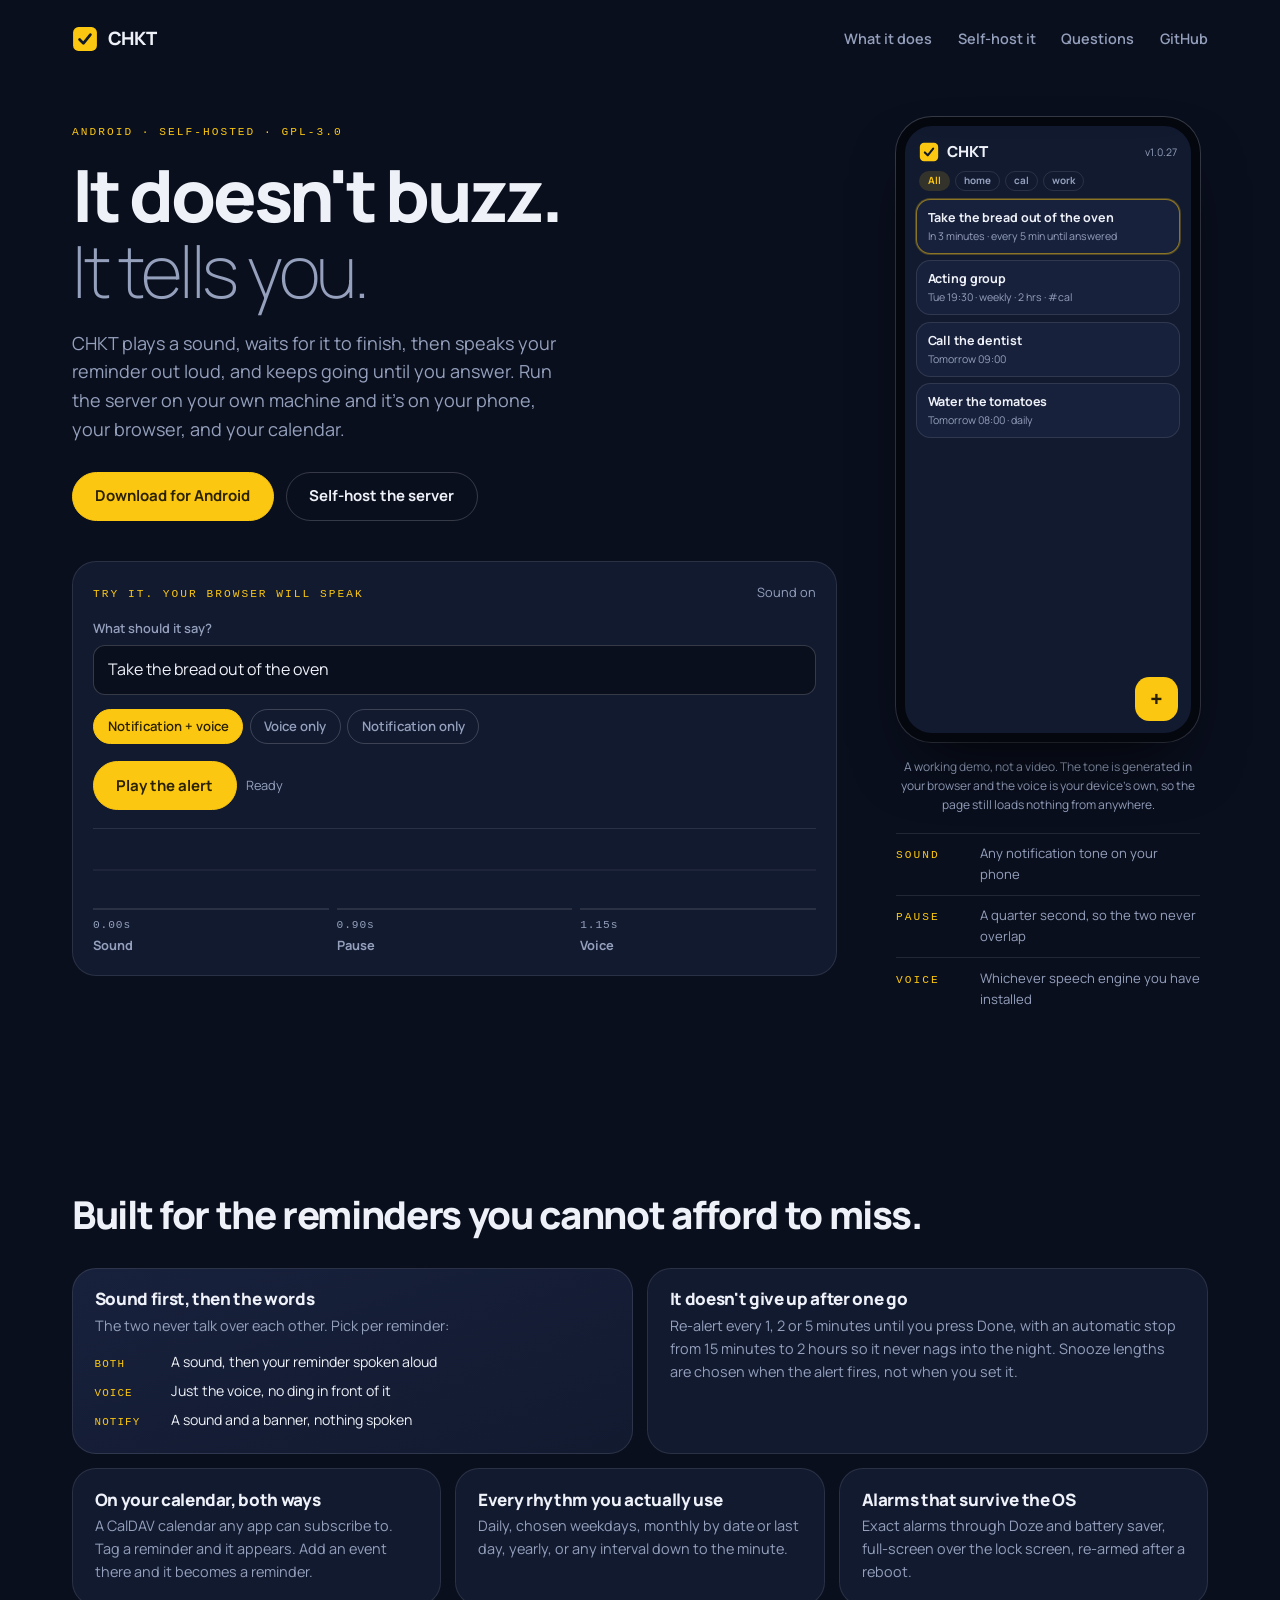
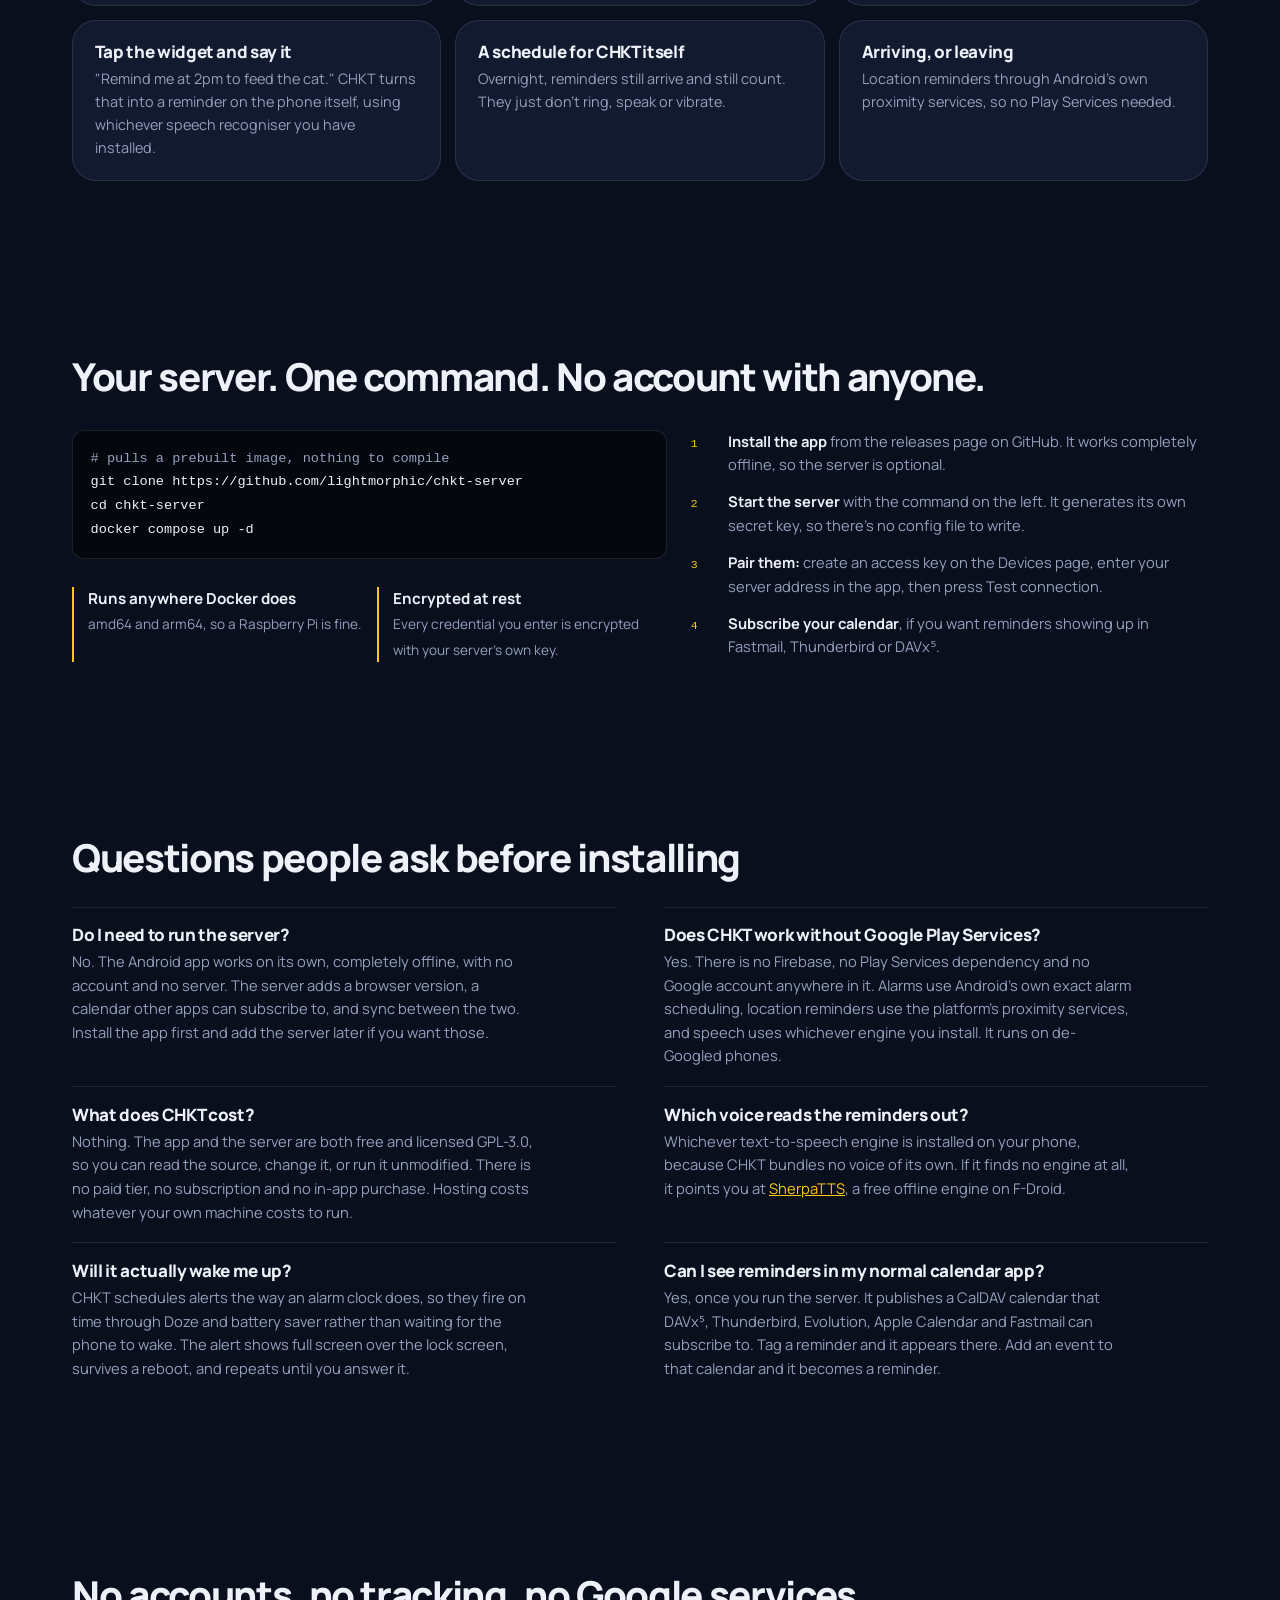
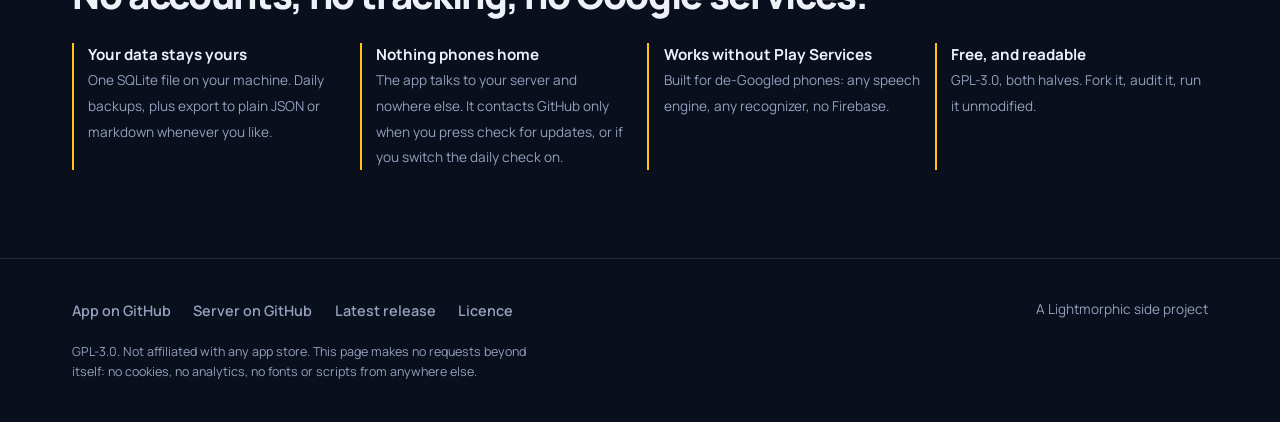
==== commit bf349109: "1.1.30: go-live pass on chkt.org Copy swept for the usual tells: 15 em-dashes and 2 ellipses gone, d" ====
--- a/docs/index.html
+++ b/docs/index.html
@@ -1,12 +1,28 @@
 <!doctype html>
-<html lang="en">
+<html lang="en-GB">
 <head>
 <meta charset="utf-8">
 <meta name="viewport" content="width=device-width, initial-scale=1">
-<title>CHKT — reminders that say themselves out loud</title>
-<meta name="description" content="A talking reminders app for Android with a self-hosted server. A sound, then your reminder spoken aloud, repeated until you answer. No accounts, no tracking, no Google services.">
-<link rel="icon" href="icon.svg" type="image/svg+xml">
+<title>CHKT: reminders that say themselves out loud</title>
+<meta name="description" content="A talking reminders app for Android, with a self-hosted server. A sound, then your reminder spoken aloud, repeated until you answer it.">
+<link rel="canonical" href="https://chkt.org/">
+<link rel="icon" href="images/icon.svg" type="image/svg+xml">
+<link rel="preload" href="fonts/Manrope.woff2" as="font" type="font/woff2" crossorigin>
 <meta name="theme-color" content="#0A0F1E">
+
+<meta property="og:type" content="website">
+<meta property="og:site_name" content="CHKT">
+<meta property="og:url" content="https://chkt.org/">
+<meta property="og:title" content="CHKT: reminders that say themselves out loud">
+<meta property="og:description" content="A talking reminders app for Android, with a self-hosted server. A sound, then your reminder spoken aloud, repeated until you answer it.">
+<meta property="og:image" content="https://chkt.org/images/chkt-share.png">
+<meta property="og:image:width" content="1200">
+<meta property="og:image:height" content="630">
+<meta property="og:image:alt" content="The CHKT logo, a yellow rounded square with a dark checkmark, beside the word CHKT and a waveform.">
+<meta name="twitter:card" content="summary_large_image">
+<meta name="twitter:title" content="CHKT: reminders that say themselves out loud">
+<meta name="twitter:description" content="A talking reminders app for Android, with a self-hosted server. A sound, then your reminder spoken aloud, repeated until you answer it.">
+<meta name="twitter:image" content="https://chkt.org/images/chkt-share.png">
 <style>
 @font-face {
   font-family: "Manrope";
@@ -48,23 +64,34 @@
   -webkit-font-smoothing: antialiased;
 }
 
-.shell { width: 100%; max-width: var(--shell); margin: 0 auto; padding: 0 1.5rem; }
-/* Grid children default to min-width:auto, so anything with wide content —
-   the install code block especially — refuses to shrink and pushes the
+.skip {
+  position: absolute; left: 0.75rem; top: -3rem; z-index: 10;
+  background: var(--volt); color: var(--volt-ink); font-weight: 700;
+  padding: 0.6rem 1rem; border-radius: 0.6rem; text-decoration: none;
+  transition: top 0.15s;
+}
+.skip:focus { top: 0.75rem; }
+.shell {
+  width: 100%; max-width: var(--shell); margin: 0 auto;
+  padding-inline: max(1.5rem, env(safe-area-inset-left)) max(1.5rem, env(safe-area-inset-right));
+}
+section[id] { scroll-margin-top: 1.5rem; }
+/* Grid children default to min-width:auto, so anything with wide content
+   (the install code block especially) refuses to shrink and pushes the
    whole page sideways on a phone. */
 .hero-grid > *, .install-grid > *, .bento > *, .trust > *, .spec > * { min-width: 0; }
 pre { max-width: 100%; }
 section { padding: clamp(3rem, 7vw, 5.5rem) 0; }
 
-h1, h2, h3 { margin: 0; line-height: 1.05; letter-spacing: -0.035em; font-weight: 800; }
+h1, h2, h3 { margin: 0; line-height: 1.05; letter-spacing: -0.035em; font-weight: 800; text-wrap: balance; }
 h1 { font-size: clamp(2.6rem, 6.4vw, 4.5rem); letter-spacing: -0.045em; }
 h2 { font-size: clamp(1.65rem, 3.4vw, 2.4rem); }
 h3 { font-size: 1.0625rem; letter-spacing: -0.02em; }
 p { margin: 0; }
 a { color: var(--volt); }
 
-/* The utility face: small, wide, monospace. Used only for data and labels —
-   timings, counts, section markers — never for prose. */
+/* The utility face: small, wide, monospace. Used only for data and labels
+   such as timings and counts, never for prose. */
 .mono {
   font-family: ui-monospace, "SF Mono", "Cascadia Mono", Consolas, monospace;
   font-size: 0.7rem;
@@ -74,6 +101,7 @@
   font-weight: 500;
 }
 
+.btn, .mode, .p-alert .done, .p-alert .snz button { touch-action: manipulation; -webkit-tap-highlight-color: rgba(251, 199, 17, 0.25); }
 .btn {
   display: inline-flex; align-items: center; justify-content: center; gap: 0.5rem;
   font: inherit; font-weight: 700; font-size: 0.9375rem;
@@ -132,7 +160,7 @@
 .scope canvas { display: block; width: 100%; height: 54px; }
 .timeline { display: grid; grid-template-columns: repeat(3, 1fr); gap: 0.5rem; margin-top: 0.65rem; }
 .step { border-top: 2px solid var(--line); padding-top: 0.45rem; transition: border-color 0.2s, color 0.2s; }
-.step .t { font-family: ui-monospace, Consolas, monospace; font-size: 0.7rem; color: var(--dim); letter-spacing: 0.08em; }
+.step .t { font-family: ui-monospace, Consolas, monospace; font-size: 0.7rem; color: var(--dim); letter-spacing: 0.08em; font-variant-numeric: tabular-nums; }
 .step .n { font-size: 0.8rem; font-weight: 700; color: var(--dim); }
 .step.on { border-color: var(--volt); }
 .step.on .n, .step.on .t { color: var(--volt); }
@@ -173,7 +201,9 @@
 /* The alert: the app's real yellow, the page's one bright moment. */
 .p-alert { background: var(--volt); color: #111827; align-items: center; justify-content: center; text-align: center; padding: 1.4rem; }
 .p-alert .say { font-size: 1.3rem; font-weight: 800; letter-spacing: -0.03em; line-height: 1.15; }
-.p-alert .word { transition: opacity 0.15s; opacity: 0.42; }
+/* 0.68, not lower: the words not yet spoken are still text a person reads,
+   so they have to clear AA contrast (5.06:1) against the yellow. */
+.p-alert .word { transition: opacity 0.15s; opacity: 0.68; }
 .p-alert .word.said { opacity: 1; }
 .p-alert .done { margin-top: 1.5rem; width: 100%; border: 0; border-radius: 0.9rem; background: #111827; color: var(--volt); font: inherit; font-size: 1rem; font-weight: 800; padding: 0.8rem; cursor: pointer; }
 .p-alert .lbl { margin-top: 1rem; font-size: 0.72rem; font-weight: 700; opacity: 0.65; letter-spacing: 0.1em; text-transform: uppercase; }
@@ -229,9 +259,55 @@
 footer a { color: var(--dim); text-decoration: none; font-weight: 600; font-size: 0.9rem; }
 footer a:hover { color: var(--chalk); }
 footer .fine { color: var(--dim); font-size: 0.78rem; margin-top: 1.25rem; max-width: 60ch; }
+.faq { display: grid; gap: 0; margin-top: 1.75rem; }
+@media (min-width: 860px) { .faq { grid-template-columns: 1fr 1fr; column-gap: 3rem; } }
+.faq > div { border-top: 1px solid var(--line); padding: 1.15rem 0; }
+.faq h3 { margin-bottom: 0.4rem; }
+.faq p { color: var(--dim); font-size: 0.92rem; max-width: 52ch; }
 </style>
+<script type="application/ld+json">
+{
+  "@context": "https://schema.org",
+  "@graph": [
+    {
+      "@type": "SoftwareApplication",
+      "name": "CHKT",
+      "url": "https://chkt.org/",
+      "applicationCategory": "UtilitiesApplication",
+      "operatingSystem": "Android 8.0 and later",
+      "description": "A talking reminders app for Android. It plays a sound, then speaks the reminder out loud, and repeats until answered. An optional self-hosted server adds a browser version, sync and a CalDAV calendar.",
+      "license": "https://www.gnu.org/licenses/gpl-3.0.html",
+      "downloadUrl": "https://github.com/lightmorphic/chkt/releases/latest",
+      "isAccessibleForFree": true,
+      "offers": { "@type": "Offer", "price": "0", "priceCurrency": "GBP" },
+      "publisher": { "@id": "https://lightmorphic.co.uk/#org" }
+    },
+    {
+      "@type": "Organization",
+      "@id": "https://lightmorphic.co.uk/#org",
+      "name": "Lightmorphic",
+      "url": "https://lightmorphic.co.uk",
+      "logo": "https://chkt.org/images/icon.svg",
+      "sameAs": ["https://github.com/lightmorphic"]
+    },
+    {
+      "@type": "FAQPage",
+      "mainEntity": [
+        {"@type":"Question","name":"Do I need to run the server?","acceptedAnswer":{"@type":"Answer","text":"No. The Android app works on its own, completely offline, with no account and no server. The server adds a browser version, a calendar other apps can subscribe to, and sync between the two."}},
+        {"@type":"Question","name":"Does CHKT work without Google Play Services?","acceptedAnswer":{"@type":"Answer","text":"Yes. There is no Firebase, no Play Services dependency and no Google account anywhere in it. Alarms use Android's own exact alarm scheduling, location reminders use the platform's proximity services, and speech uses whichever engine you install."}},
+        {"@type":"Question","name":"What does CHKT cost?","acceptedAnswer":{"@type":"Answer","text":"Nothing. The app and the server are both free and licensed GPL-3.0. There is no paid tier, no subscription and no in-app purchase."}},
+        {"@type":"Question","name":"Which voice reads the reminders out?","acceptedAnswer":{"@type":"Answer","text":"Whichever text-to-speech engine is installed on the phone, because CHKT bundles no voice of its own. If it finds no engine, it points you at SherpaTTS, a free offline engine on F-Droid."}},
+        {"@type":"Question","name":"Will it actually wake me up?","acceptedAnswer":{"@type":"Answer","text":"CHKT schedules alerts the way an alarm clock does, so they fire on time through Doze and battery saver. The alert shows full screen over the lock screen, survives a reboot, and repeats until answered."}},
+        {"@type":"Question","name":"Can I see reminders in my normal calendar app?","acceptedAnswer":{"@type":"Answer","text":"Yes, once you run the server. It publishes a CalDAV calendar that DAVx5, Thunderbird, Evolution, Apple Calendar and Fastmail can subscribe to, and events added there become reminders."}}
+      ]
+    }
+  ]
+}
+</script>
 </head>
 <body>
+
+<a class="skip" href="#top">Skip to content</a>
 
 <header class="top">
   <div class="shell row">
@@ -240,11 +316,12 @@
         <rect x="2" y="2" width="44" height="44" rx="10" fill="#FBC711"/>
         <path d="M14 25 L21 32 L34 16" stroke="#111827" stroke-width="5" fill="none" stroke-linecap="round" stroke-linejoin="round"/>
       </svg>
-      CHKT
+      <span translate="no">CHKT</span>
     </a>
     <nav aria-label="Main">
       <a class="hide-sm" href="#what">What it does</a>
       <a class="hide-sm" href="#install">Self-host it</a>
+      <a class="hide-sm" href="#faq">Questions</a>
       <a href="https://github.com/lightmorphic/chkt">GitHub</a>
     </nav>
   </div>
@@ -259,7 +336,7 @@
       <h1>It doesn't buzz.<span class="thin">It tells you.</span></h1>
       <p class="lede">
         CHKT plays a sound, waits for it to finish, then speaks your reminder
-        out loud — and keeps doing it until you answer. Run the server on your
+        out loud, and keeps going until you answer. Run the server on your
         own machine and it's on your phone, your browser, and your calendar.
       </p>
       <div class="ctas">
@@ -269,12 +346,13 @@
 
       <div class="desk">
         <div class="desk-head">
-          <span class="mono">Try it — your browser will speak</span>
+          <span class="mono">Try it. Your browser will speak</span>
           <span class="hint">Sound on</span>
         </div>
         <div class="field">
           <label for="say">What should it say?</label>
-          <input id="say" type="text" value="Take the bread out of the oven" maxlength="90" autocomplete="off">
+          <input id="say" name="reminder-text" type="text" value="Take the bread out of the oven"
+                 maxlength="90" autocomplete="off" spellcheck="false" enterkeyhint="go">
         </div>
         <div class="modes" role="group" aria-label="Alert style">
           <button class="mode" type="button" data-mode="both" aria-pressed="true">Notification + voice</button>
@@ -323,17 +401,17 @@
           <button class="done" type="button" data-done>Done</button>
           <div class="lbl">Snooze</div>
           <div class="snz">
-            <button type="button" data-snooze="10 min">10 min</button>
-            <button type="button" data-snooze="30 min">30 min</button>
-            <button type="button" data-snooze="1 hr">1 hr</button>
+            <button type="button" data-snooze="10 min">10&nbsp;min</button>
+            <button type="button" data-snooze="30 min">30&nbsp;min</button>
+            <button type="button" data-snooze="1 hr">1&nbsp;hr</button>
           </div>
         </div>
       </div>
-      <p class="phone-note">A working demo, not a video. The tone is generated in your browser and the voice is your device's own — the page still loads nothing from anywhere.</p>
+      <p class="phone-note">A working demo, not a video. The tone is generated in your browser and the voice is your device's own, so the page still loads nothing from anywhere.</p>
       <dl class="spec">
         <div><dt class="mono">Sound</dt><dd>Any notification tone on your phone</dd></div>
         <div><dt class="mono">Pause</dt><dd>A quarter second, so the two never overlap</dd></div>
-        <div><dt class="mono">Voice</dt><dd>Your device's own speech engine, offline</dd></div>
+        <div><dt class="mono">Voice</dt><dd>Whichever speech engine you have installed</dd></div>
       </dl>
     </div>
   </div>
@@ -341,12 +419,10 @@
 
 <section id="what">
   <div class="shell">
-    <span class="mono">What it does</span>
     <h2>Built for the reminders you cannot afford to miss.</h2>
 
     <div class="bento">
       <div class="tile wide feature">
-        <span class="mono">Alert styles</span>
         <h3>Sound first, then the words</h3>
         <p>The two never talk over each other. Pick per reminder:</p>
         <ul class="modes-list">
@@ -356,39 +432,32 @@
         </ul>
       </div>
       <div class="tile wide">
-        <span class="mono">Until answered</span>
         <h3>It doesn't give up after one go</h3>
-        <p>Re-alert every 1, 2 or 5 minutes until you press Done — with an automatic stop from 15 minutes to 2 hours, so it never nags into the night. Snooze lengths are chosen when the alert fires, not when you set it.</p>
+        <p>Re-alert every 1, 2 or 5 minutes until you press Done, with an automatic stop from 15 minutes to 2 hours so it never nags into the night. Snooze lengths are chosen when the alert fires, not when you set it.</p>
       </div>
       <div class="tile half">
-        <span class="mono">Calendar</span>
         <h3>On your calendar, both ways</h3>
-        <p>A CalDAV calendar any app can subscribe to. Tag a reminder and it appears; add an event there and it becomes a reminder.</p>
+        <p>A CalDAV calendar any app can subscribe to. Tag a reminder and it appears. Add an event there and it becomes a reminder.</p>
       </div>
       <div class="tile half">
-        <span class="mono">Repeats</span>
         <h3>Every rhythm you actually use</h3>
         <p>Daily, chosen weekdays, monthly by date or last day, yearly, or any interval down to the minute.</p>
       </div>
       <div class="tile half">
-        <span class="mono">On the phone</span>
         <h3>Alarms that survive the OS</h3>
         <p>Exact alarms through Doze and battery saver, full-screen over the lock screen, re-armed after a reboot.</p>
       </div>
       <div class="tile half">
-        <span class="mono">Speak to add</span>
-        <h3>Tap the widget, say it</h3>
-        <p>"Remind me at 2pm to feed the cat." Parsed on the phone itself — the words never leave it.</p>
+        <h3>Tap the widget and say it</h3>
+        <p>"Remind me at 2pm to feed the cat." CHKT turns that into a reminder on the phone itself, using whichever speech recogniser you have installed.</p>
       </div>
       <div class="tile half">
-        <span class="mono">Quiet hours</span>
         <h3>A schedule for CHKT itself</h3>
-        <p>Overnight, reminders still arrive and still count — they just don't ring, speak or vibrate.</p>
+        <p>Overnight, reminders still arrive and still count. They just don't ring, speak or vibrate.</p>
       </div>
       <div class="tile half">
-        <span class="mono">Where</span>
         <h3>Arriving, or leaving</h3>
-        <p>Location reminders through Android's own proximity services — no Play Services needed.</p>
+        <p>Location reminders through Android's own proximity services, so no Play Services needed.</p>
       </div>
     </div>
   </div>
@@ -396,7 +465,6 @@
 
 <section id="install">
   <div class="shell">
-    <span class="mono">Self-host it</span>
     <h2>Your server. One command. No account with anyone.</h2>
     <div class="install-grid">
       <div>
@@ -411,9 +479,9 @@
       </div>
       <div>
         <ol class="steps">
-          <li><span><b>Install the app</b> from GitHub releases or F-Droid. It works completely offline — the server is optional.</span></li>
-          <li><span><b>Start the server</b> with the command on the left. It generates its own secret key; there's no config file to write.</span></li>
-          <li><span><b>Pair them</b> — create an access key on the Devices page, enter your server address in the app, press Test connection.</span></li>
+          <li><span><b>Install the app</b> from the releases page on GitHub. It works completely offline, so the server is optional.</span></li>
+          <li><span><b>Start the server</b> with the command on the left. It generates its own secret key, so there's no config file to write.</span></li>
+          <li><span><b>Pair them:</b> create an access key on the Devices page, enter your server address in the app, then press Test connection.</span></li>
           <li><span><b>Subscribe your calendar</b>, if you want reminders showing up in Fastmail, Thunderbird or DAVx⁵.</span></li>
         </ol>
       </div>
@@ -421,13 +489,45 @@
   </div>
 </section>
 
+
+<section id="faq">
+  <div class="shell">
+    <h2>Questions people ask before installing</h2>
+    <div class="faq">
+      <div>
+        <h3>Do I need to run the server?</h3>
+        <p>No. The Android app works on its own, completely offline, with no account and no server. The server adds a browser version, a calendar other apps can subscribe to, and sync between the two. Install the app first and add the server later if you want those.</p>
+      </div>
+      <div>
+        <h3>Does CHKT work without Google Play Services?</h3>
+        <p>Yes. There is no Firebase, no Play Services dependency and no Google account anywhere in it. Alarms use Android's own exact alarm scheduling, location reminders use the platform's proximity services, and speech uses whichever engine you install. It runs on de-Googled phones.</p>
+      </div>
+      <div>
+        <h3>What does CHKT cost?</h3>
+        <p>Nothing. The app and the server are both free and licensed GPL-3.0, so you can read the source, change it, or run it unmodified. There is no paid tier, no subscription and no in-app purchase. Hosting costs whatever your own machine costs to run.</p>
+      </div>
+      <div>
+        <h3>Which voice reads the reminders out?</h3>
+        <p>Whichever text-to-speech engine is installed on your phone, because CHKT bundles no voice of its own. If it finds no engine at all, it points you at <a href="https://f-droid.org/packages/org.woheller69.ttsengine/">SherpaTTS</a>, a free offline engine on F-Droid.</p>
+      </div>
+      <div>
+        <h3>Will it actually wake me up?</h3>
+        <p>CHKT schedules alerts the way an alarm clock does, so they fire on time through Doze and battery saver rather than waiting for the phone to wake. The alert shows full screen over the lock screen, survives a reboot, and repeats until you answer it.</p>
+      </div>
+      <div>
+        <h3>Can I see reminders in my normal calendar app?</h3>
+        <p>Yes, once you run the server. It publishes a CalDAV calendar that DAVx&#8309;, Thunderbird, Evolution, Apple Calendar and Fastmail can subscribe to. Tag a reminder and it appears there. Add an event to that calendar and it becomes a reminder.</p>
+      </div>
+    </div>
+  </div>
+</section>
+
 <section>
   <div class="shell">
-    <span class="mono">The deal</span>
     <h2>No accounts, no tracking, no Google services.</h2>
     <div class="trust">
       <div><b>Your data stays yours</b><span>One SQLite file on your machine. Daily backups, plus export to plain JSON or markdown whenever you like.</span></div>
-      <div><b>Nothing phones home</b><span>The app talks to your server and nowhere else. Update checks are opt-in.</span></div>
+      <div><b>Nothing phones home</b><span>The app talks to your server and nowhere else. It contacts GitHub only when you press check for updates, or if you switch the daily check on.</span></div>
       <div><b>Works without Play Services</b><span>Built for de-Googled phones: any speech engine, any recognizer, no Firebase.</span></div>
       <div><b>Free, and readable</b><span>GPL-3.0, both halves. Fork it, audit it, run it unmodified.</span></div>
     </div>
@@ -634,12 +734,12 @@
     var soundMs = wantsSound ? 900 : 0;
 
     notif.classList.add("in");
-    status.textContent = wantsSound ? "Playing the sound…" : "Alerting…";
+    status.textContent = wantsSound ? "Playing the sound" : "Alerting";
     if (wantsSound) { markStep(0); ding(); }
 
     setTimeout(function () {
       if (!wantsVoice) {
-        status.textContent = "Notification only — nothing spoken.";
+        status.textContent = "Notification only, nothing spoken.";
         setTimeout(function () { toWork("Notification shown"); }, 900);
         return;
       }
@@ -648,7 +748,7 @@
         listScreen.hidden = true;
         alertScreen.hidden = false;
         markStep(2);
-        status.textContent = "Speaking…";
+        status.textContent = "Speaking";
         speak(function () { status.textContent = "Waiting for you to answer."; });
       }, 250);
     }, soundMs);
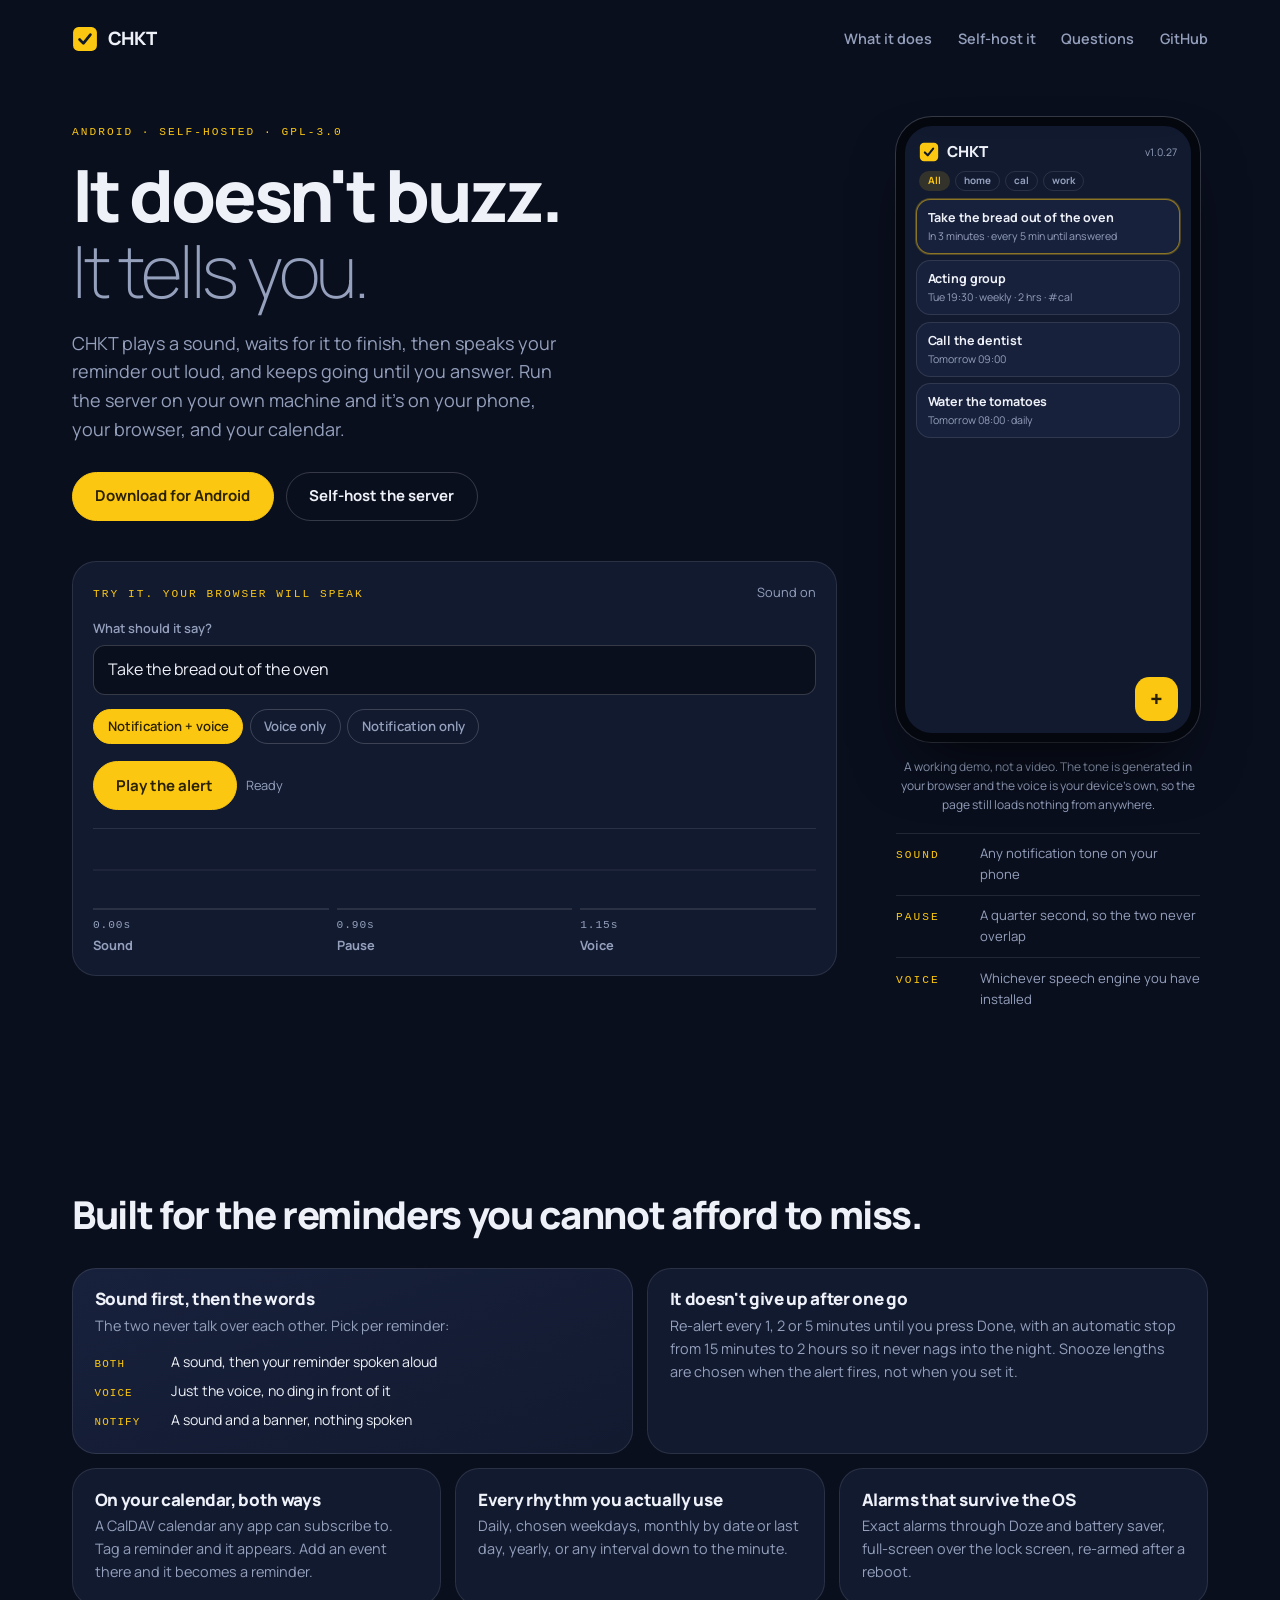
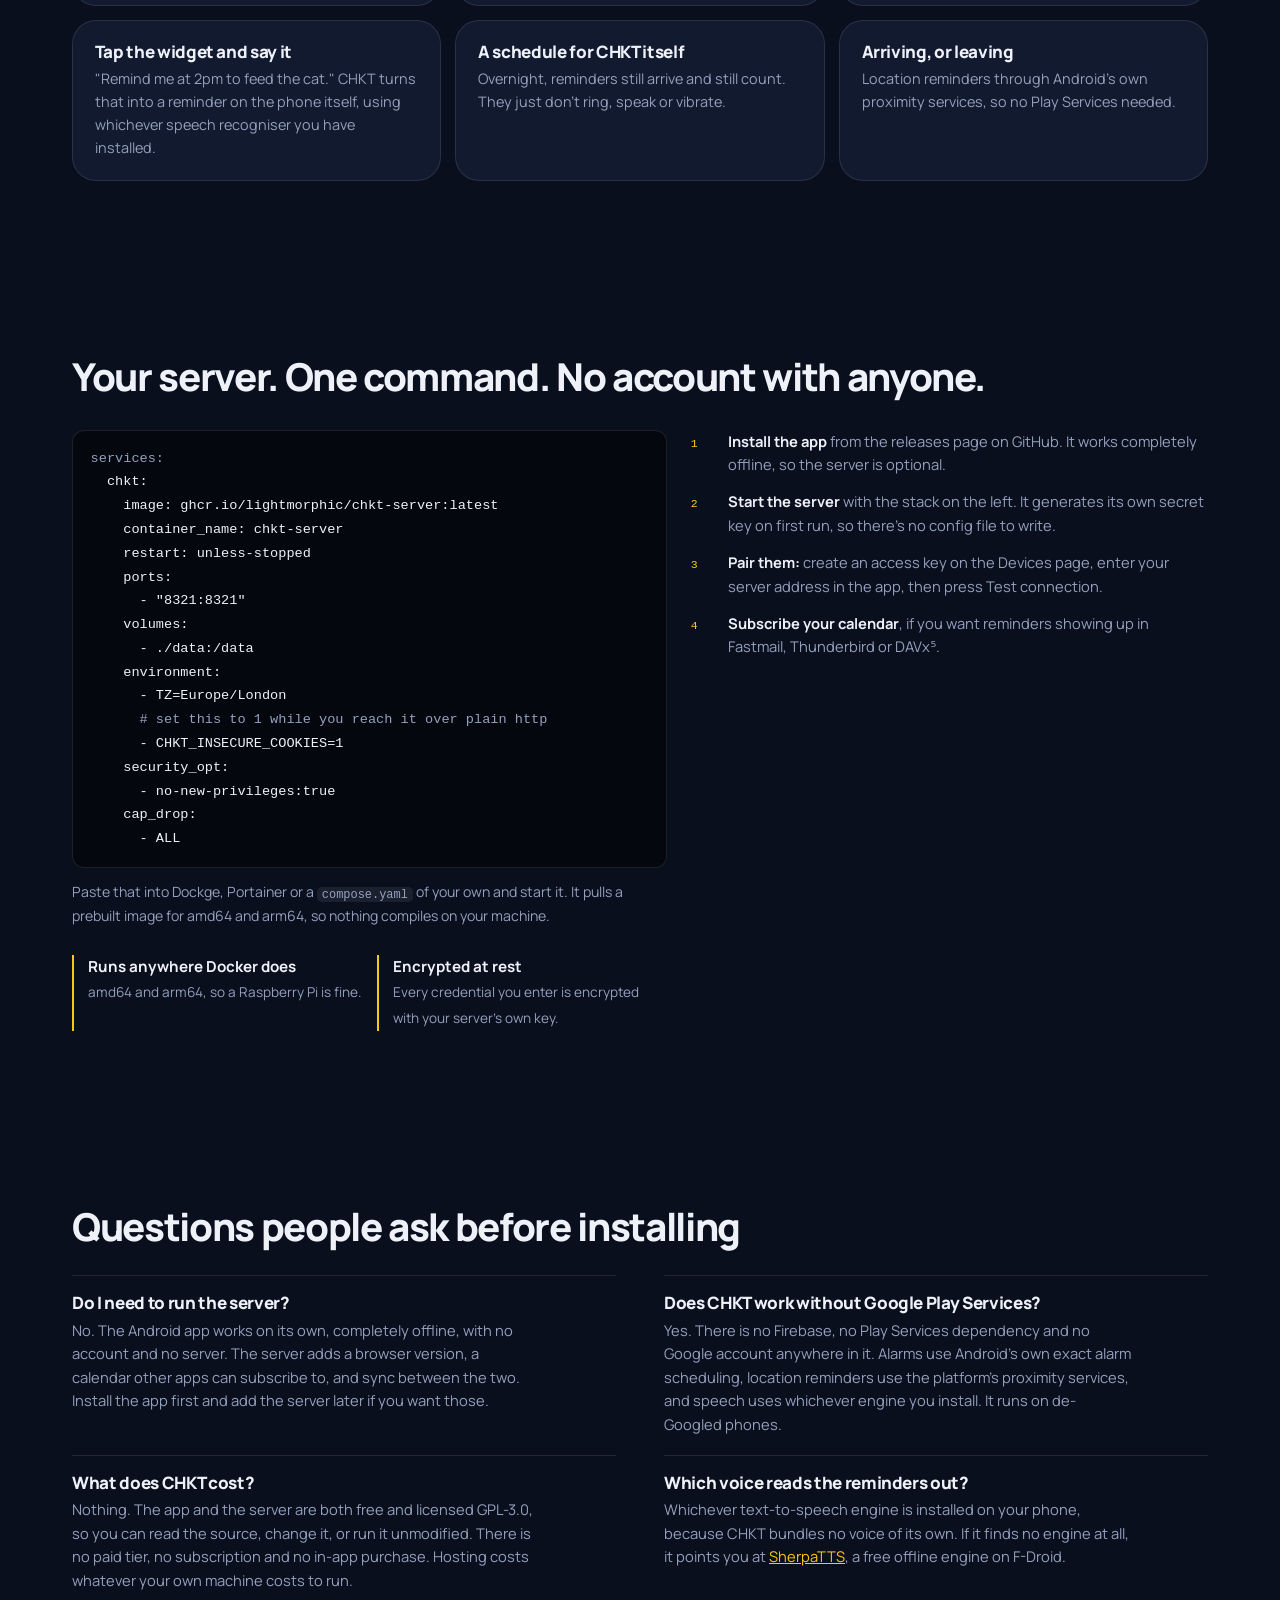
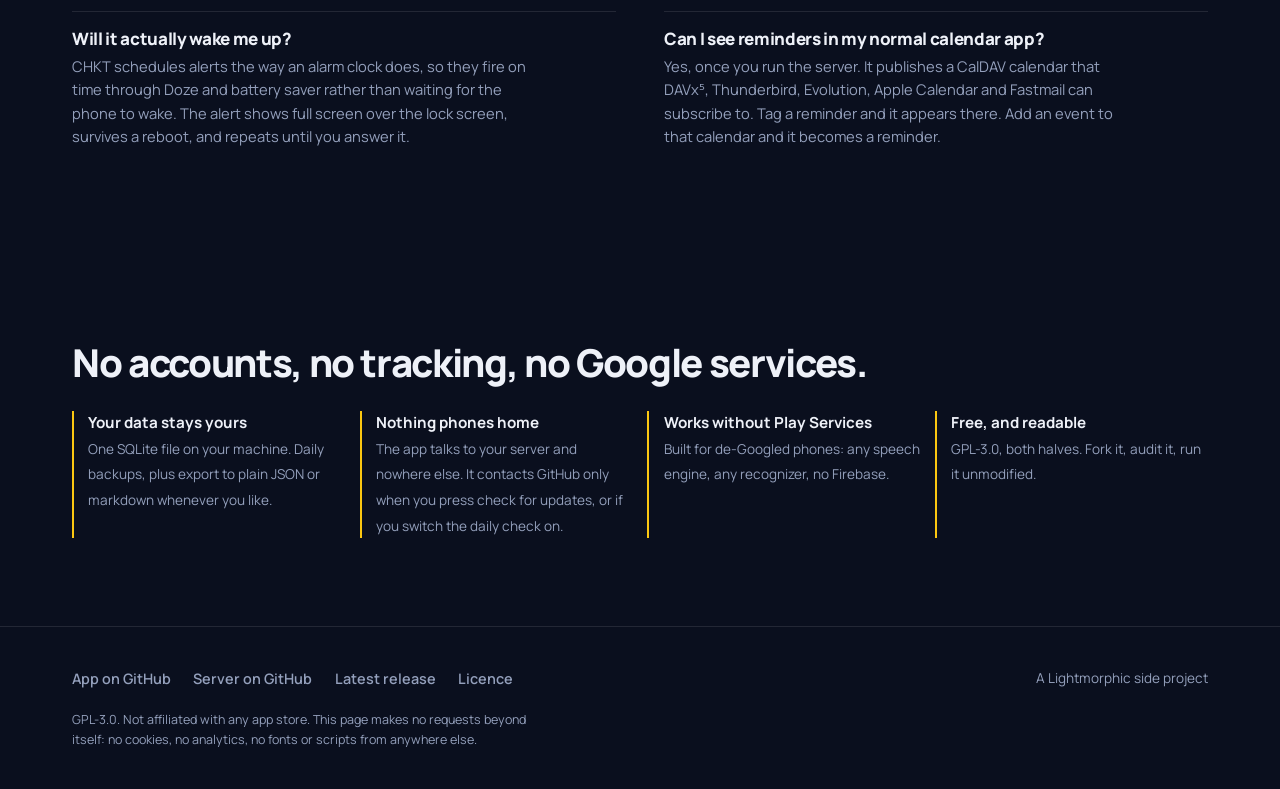
==== commit 99d0b916: "1.1.31: the site shows the compose stack, not a git clone Anyone running Dockge or Portainer wants a" ====
--- a/docs/index.html
+++ b/docs/index.html
@@ -239,6 +239,8 @@
 /* ---- Install ---- */
 .install-grid { display: grid; gap: 1.5rem; margin-top: 2rem; }
 @media (min-width: 900px) { .install-grid { grid-template-columns: 1.15fr 1fr; align-items: start; } }
+.under-code { margin-top: 0.85rem; font-size: 0.88rem; color: var(--dim); }
+.under-code code { background: rgba(255,255,255,0.07); border-radius: 0.3rem; padding: 0.05rem 0.3rem; font-size: 0.85em; }
 pre { margin: 0; background: #05070F; border: 1px solid var(--line); border-radius: var(--radius); padding: 1rem 1.1rem; overflow-x: auto; font-size: 0.85rem; line-height: 1.75; }
 pre code { color: var(--chalk); font-family: ui-monospace, Consolas, monospace; }
 pre .c { color: var(--dim); }
@@ -468,10 +470,24 @@
     <h2>Your server. One command. No account with anyone.</h2>
     <div class="install-grid">
       <div>
-        <pre><code><span class="c"># pulls a prebuilt image, nothing to compile</span>
-git clone https://github.com/lightmorphic/chkt-server
-cd chkt-server
-docker compose up -d</code></pre>
+        <pre><code><span class="c">services:</span>
+  chkt:
+    image: ghcr.io/lightmorphic/chkt-server:latest
+    container_name: chkt-server
+    restart: unless-stopped
+    ports:
+      - "8321:8321"
+    volumes:
+      - ./data:/data
+    environment:
+      - TZ=Europe/London
+      <span class="c"># set this to 1 while you reach it over plain http</span>
+      - CHKT_INSECURE_COOKIES=1
+    security_opt:
+      - no-new-privileges:true
+    cap_drop:
+      - ALL</code></pre>
+        <p class="under-code">Paste that into Dockge, Portainer or a <code>compose.yaml</code> of your own and start it. It pulls a prebuilt image for amd64 and arm64, so nothing compiles on your machine.</p>
         <div class="trust">
           <div><b>Runs anywhere Docker does</b><span>amd64 and arm64, so a Raspberry Pi is fine.</span></div>
           <div><b>Encrypted at rest</b><span>Every credential you enter is encrypted with your server's own key.</span></div>
@@ -480,7 +496,7 @@
       <div>
         <ol class="steps">
           <li><span><b>Install the app</b> from the releases page on GitHub. It works completely offline, so the server is optional.</span></li>
-          <li><span><b>Start the server</b> with the command on the left. It generates its own secret key, so there's no config file to write.</span></li>
+          <li><span><b>Start the server</b> with the stack on the left. It generates its own secret key on first run, so there's no config file to write.</span></li>
           <li><span><b>Pair them:</b> create an access key on the Devices page, enter your server address in the app, then press Test connection.</span></li>
           <li><span><b>Subscribe your calendar</b>, if you want reminders showing up in Fastmail, Thunderbird or DAVx⁵.</span></li>
         </ol>
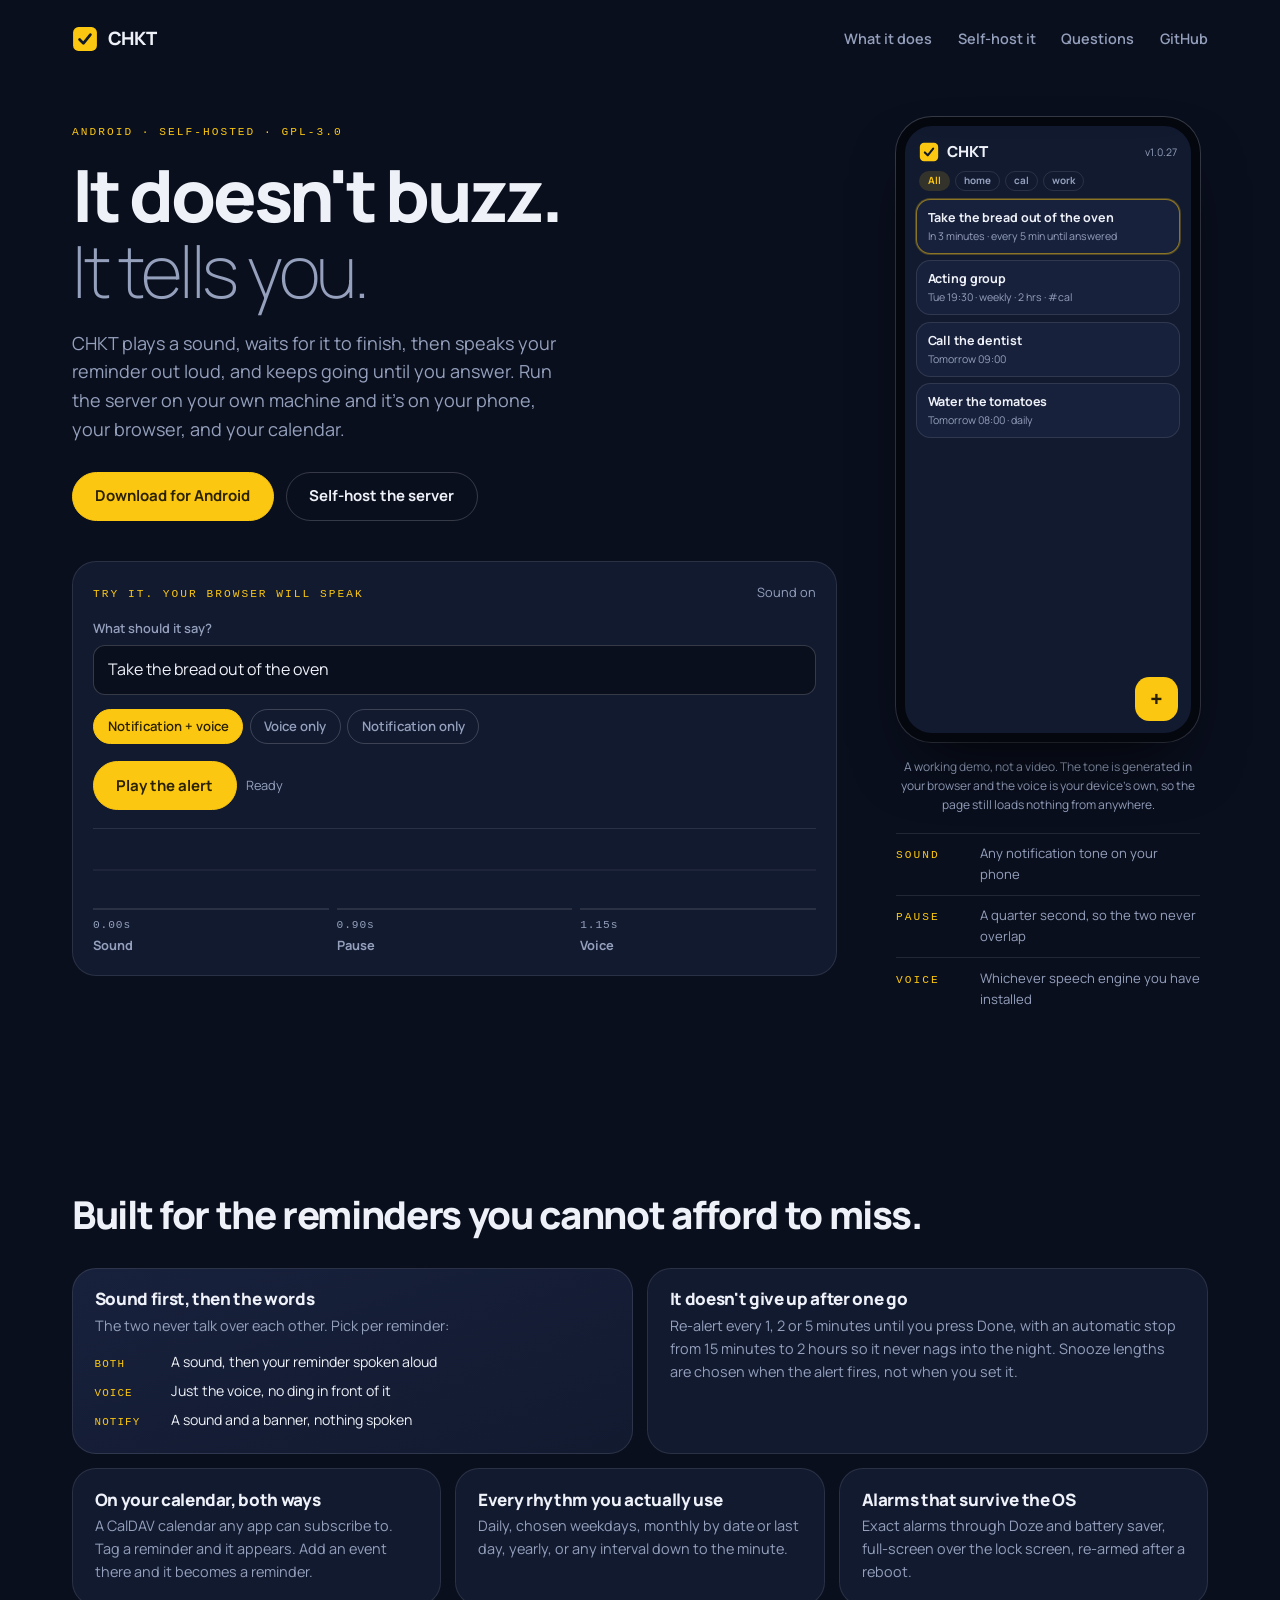
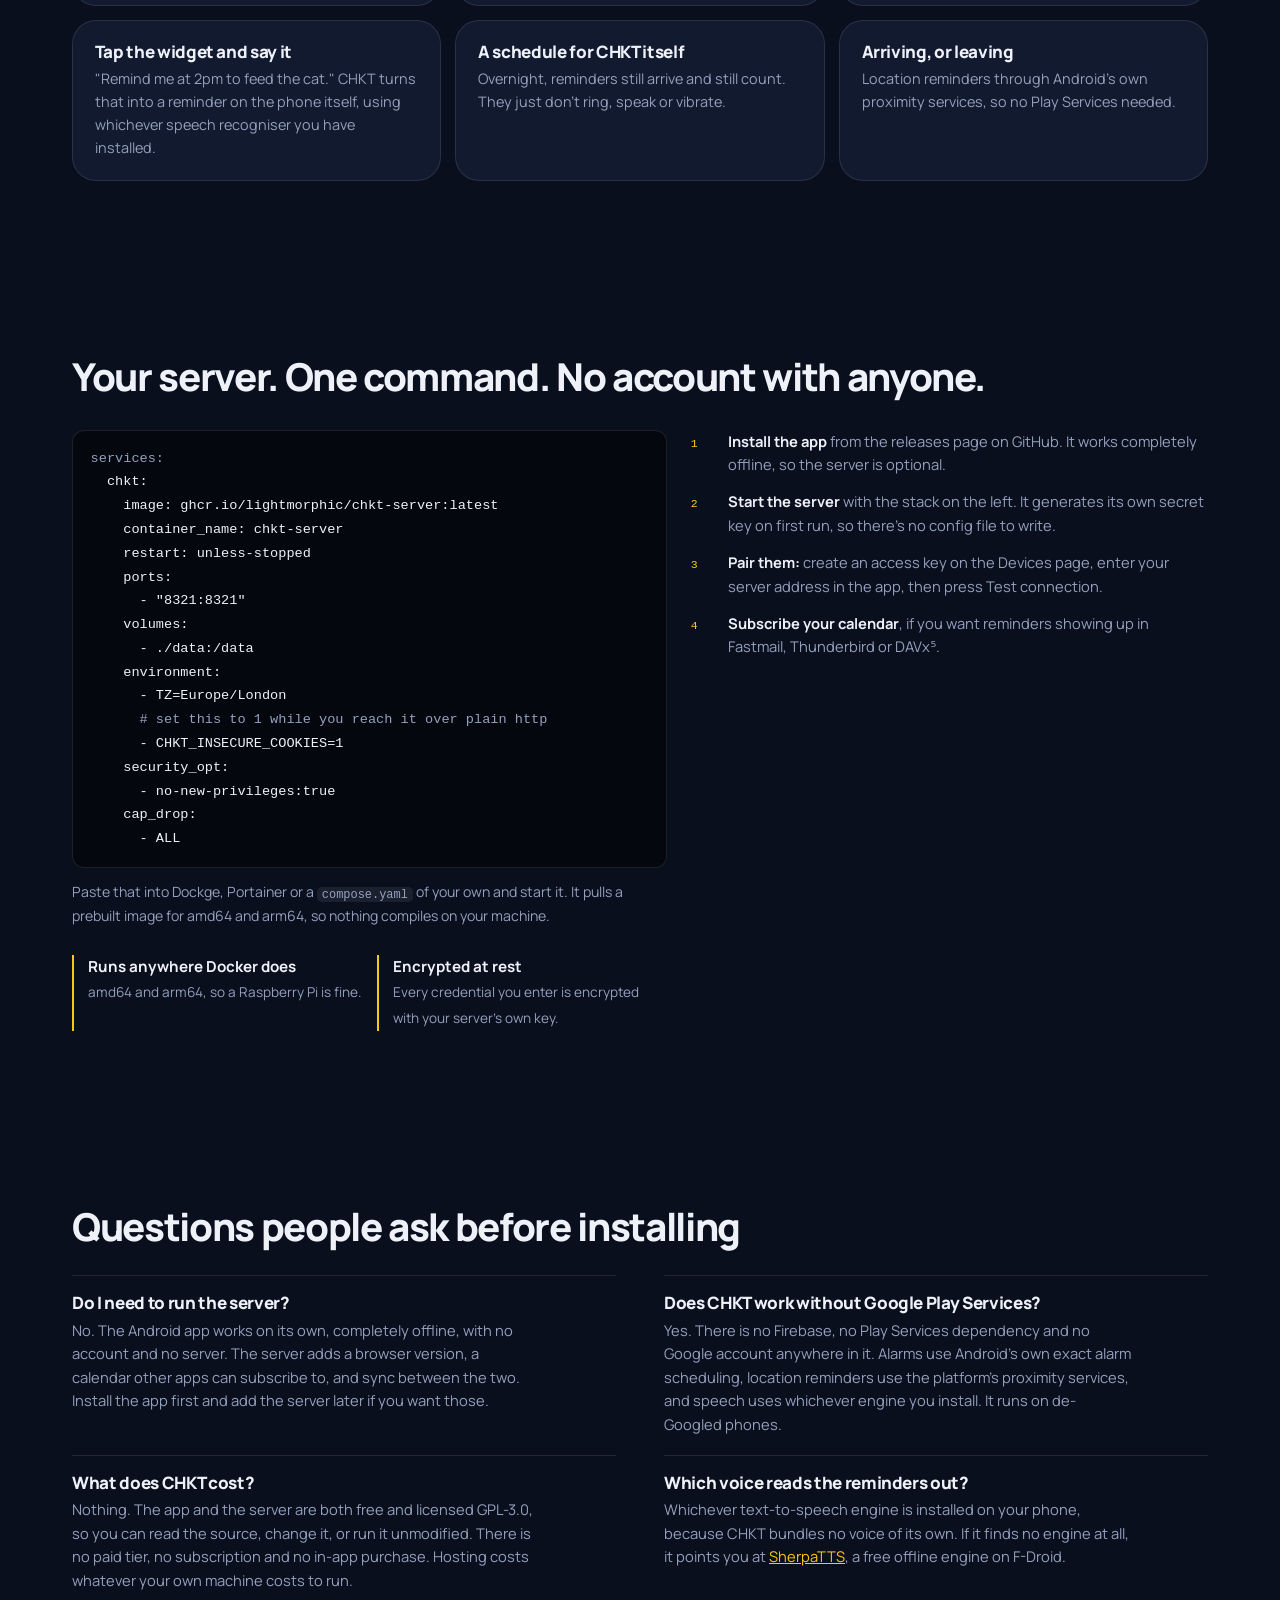
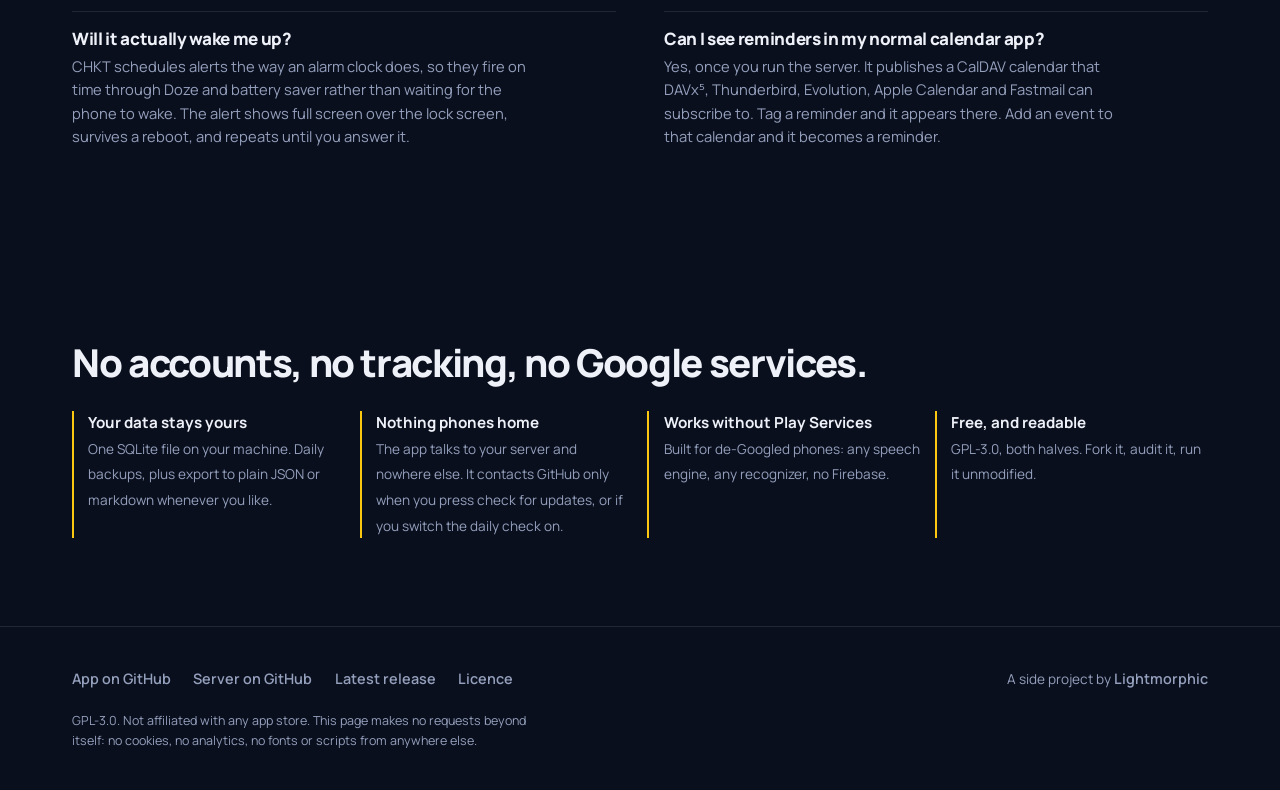
==== commit c84dd06d: "Link the publisher from the site footer Names Lightmorphic as a link rather than plain text, which i" ====
--- a/docs/index.html
+++ b/docs/index.html
@@ -561,7 +561,7 @@
         <a href="https://github.com/lightmorphic/chkt/releases/latest">Latest release</a>
         <a href="https://github.com/lightmorphic/chkt-server/blob/main/LICENSE">Licence</a>
       </nav>
-      <span style="color:var(--dim);font-size:0.85rem">A Lightmorphic side project</span>
+      <span style="color:var(--dim);font-size:0.85rem">A side project by <a href="https://lightmorphic.co.uk">Lightmorphic</a></span>
     </div>
     <p class="fine">GPL-3.0. Not affiliated with any app store. This page makes no requests beyond itself: no cookies, no analytics, no fonts or scripts from anywhere else.</p>
   </div>
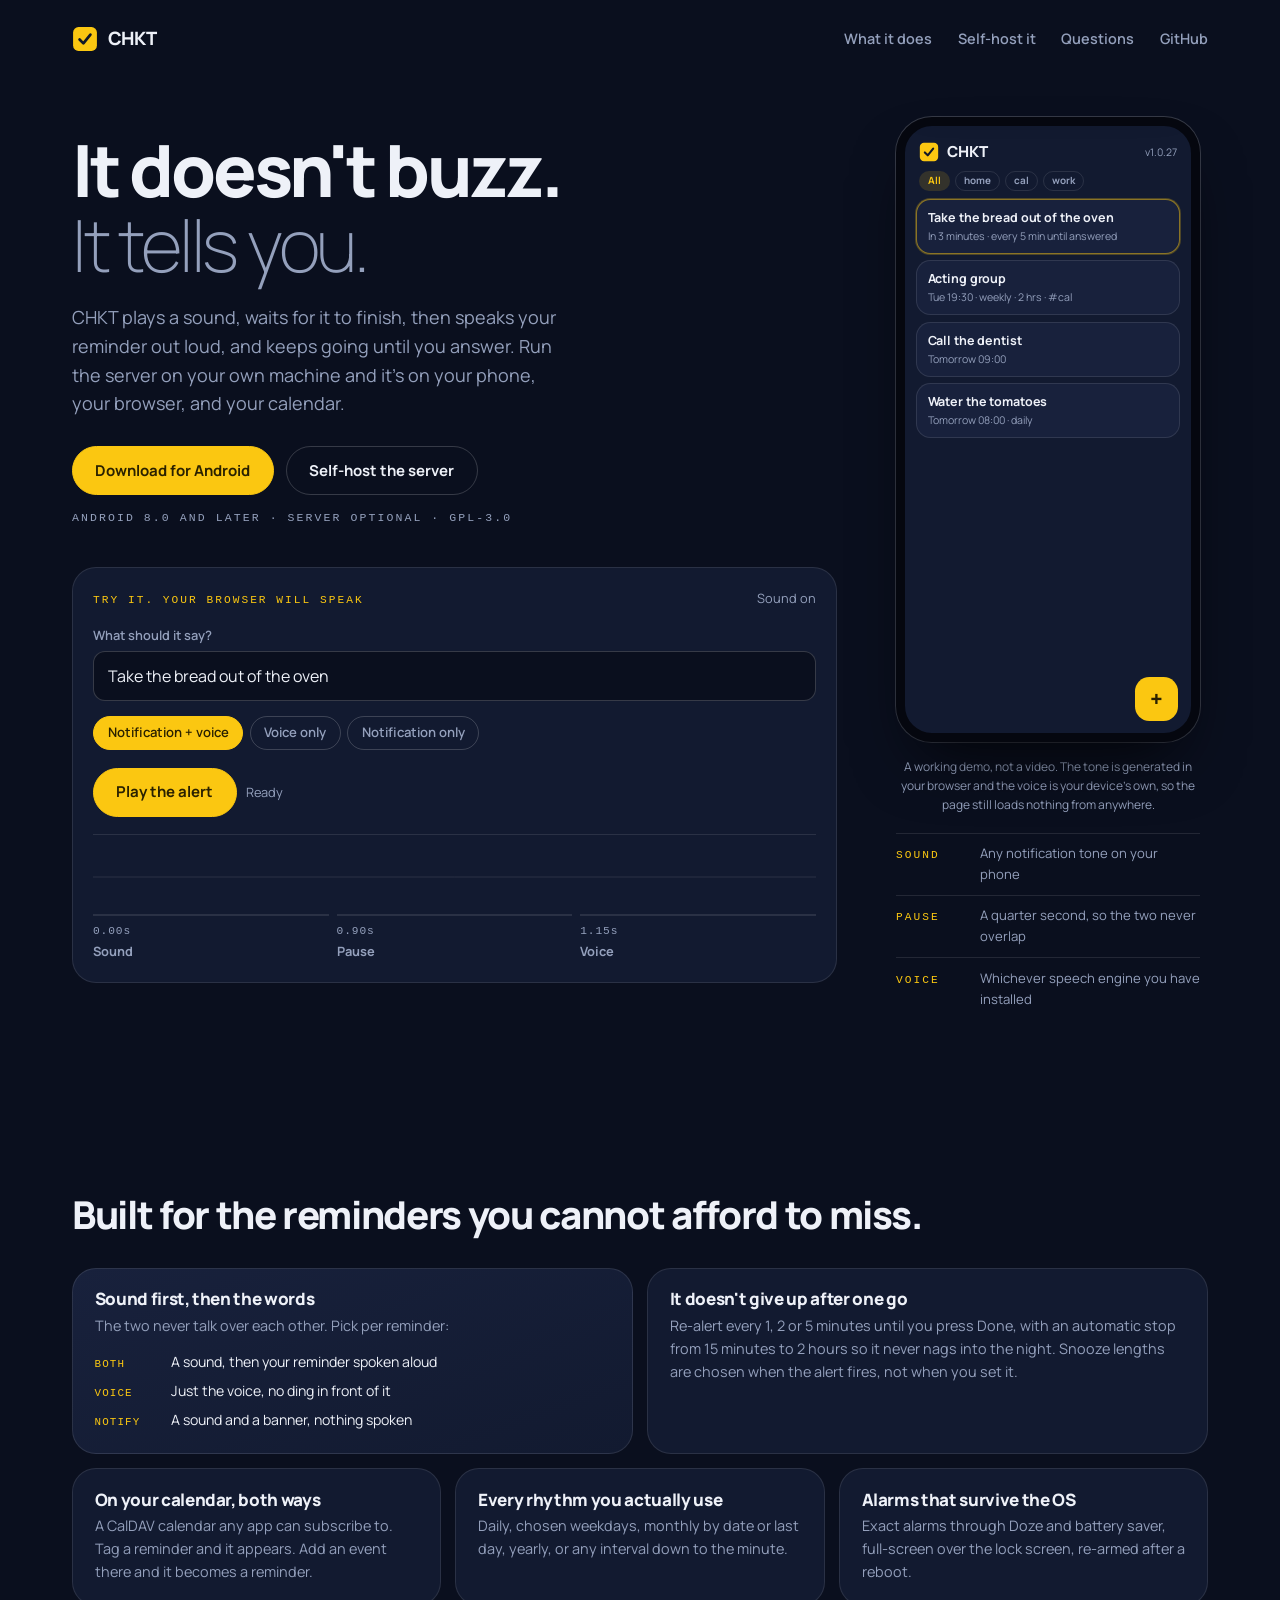
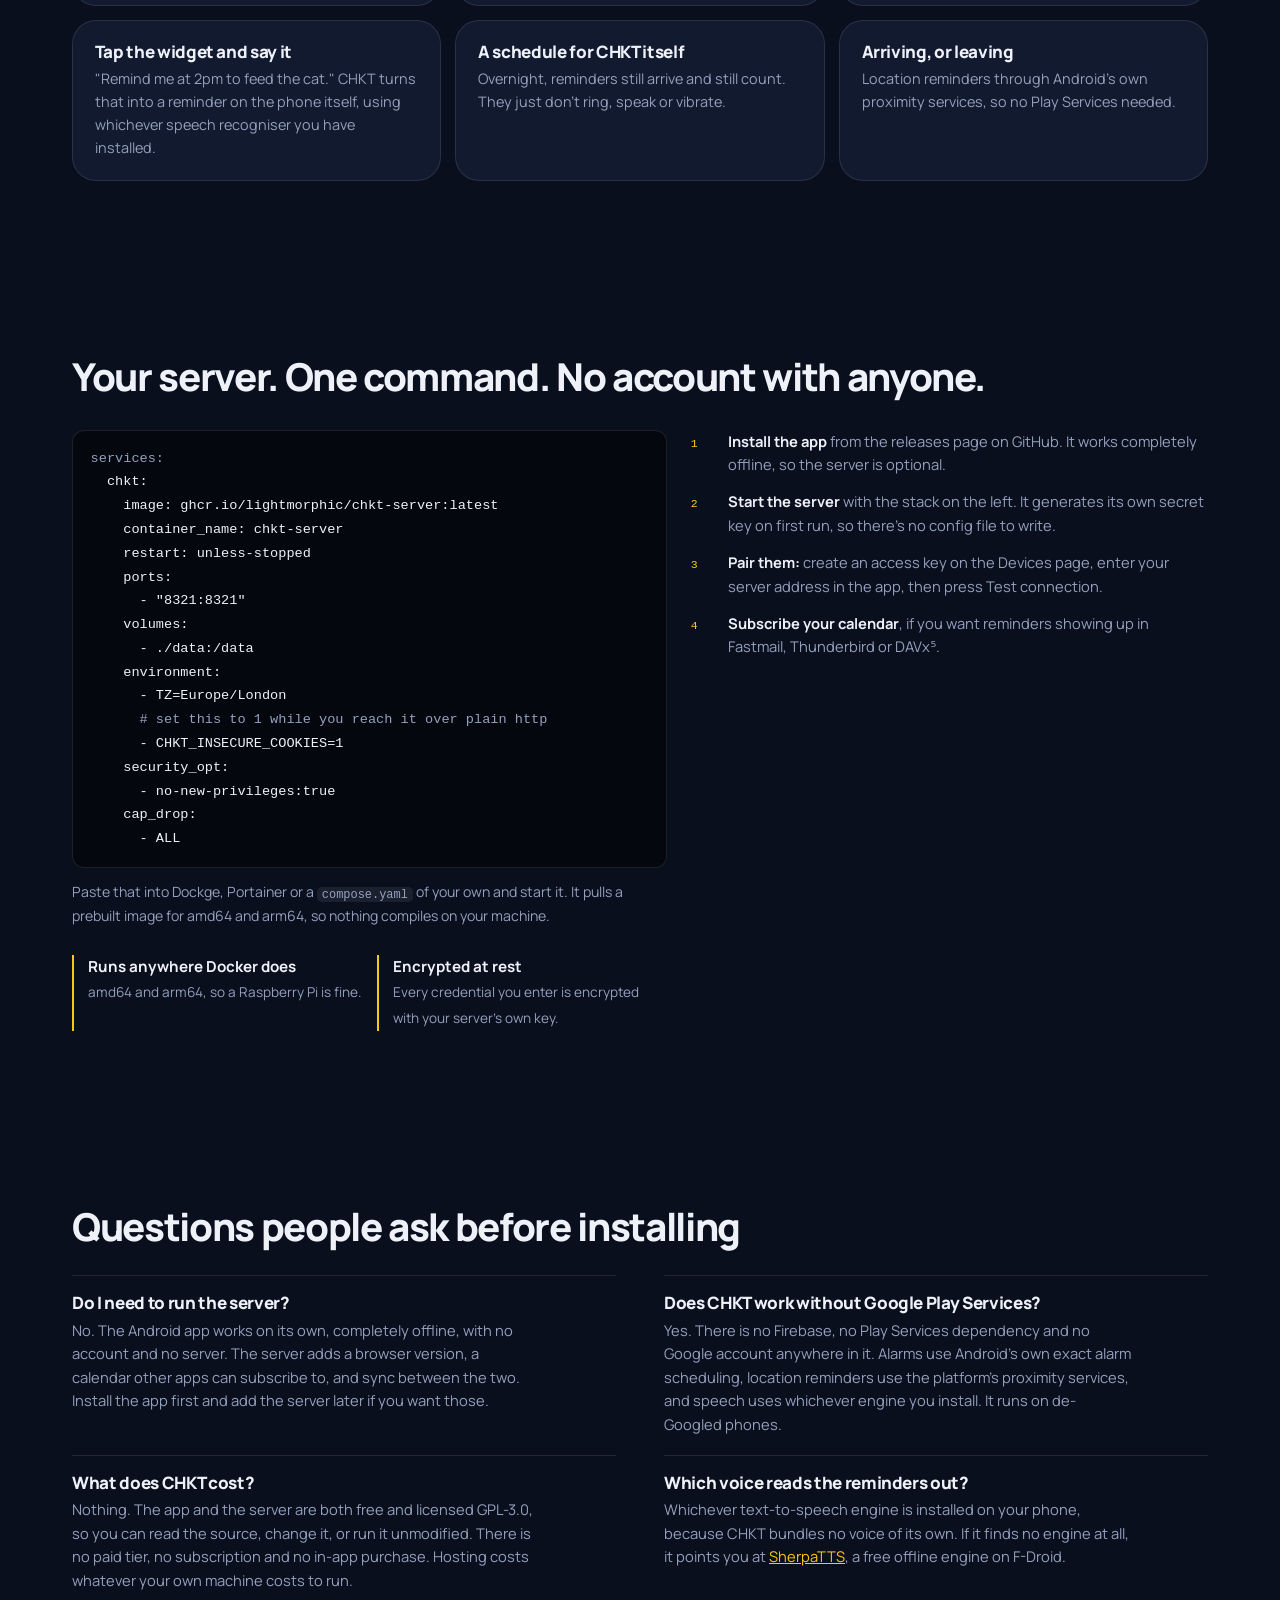
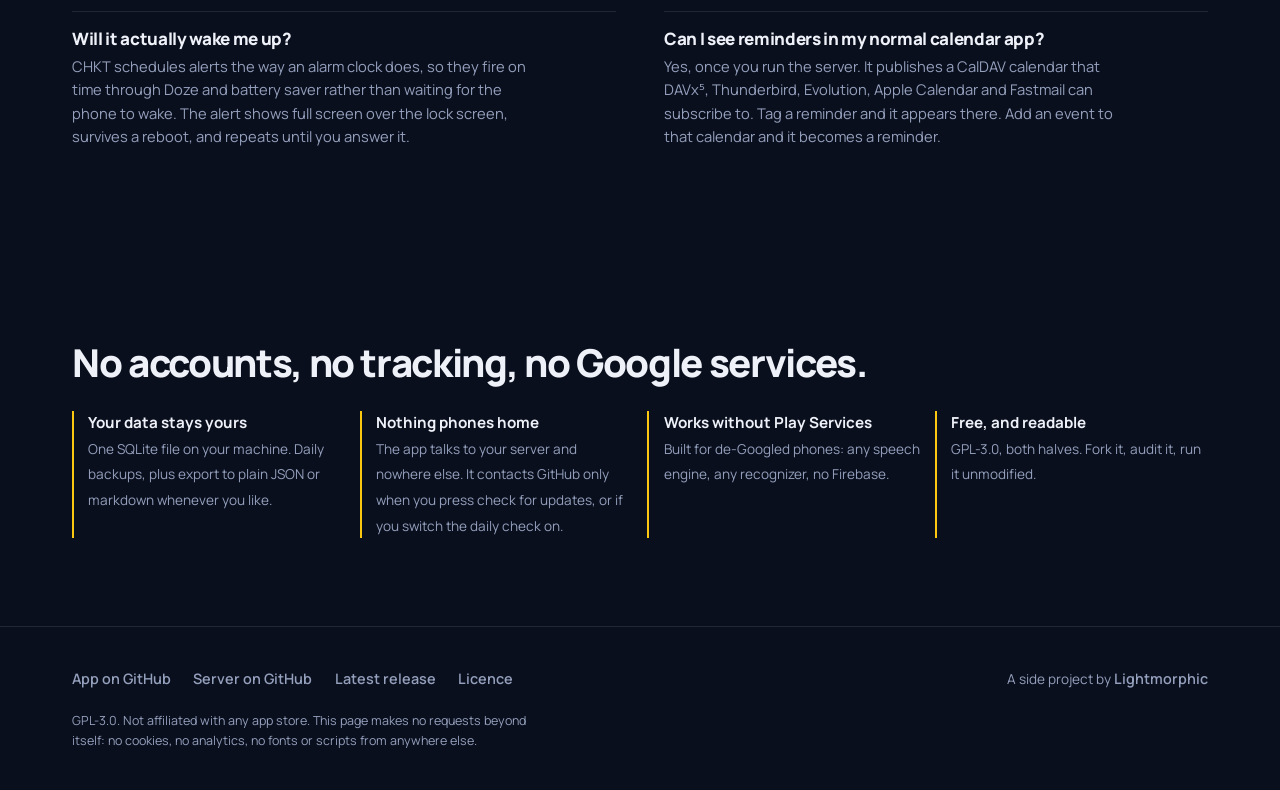
==== commit 79293609: "1.1.32: the hero starts with the headline The strip above the h1 was eyebrow text by position, whate" ====
--- a/docs/index.html
+++ b/docs/index.html
@@ -134,6 +134,7 @@
 .hero h1 .thin { display: block; font-weight: 200; color: var(--dim); }
 .hero .lede { margin-top: 1.25rem; font-size: 1.125rem; color: var(--dim); max-width: 44ch; }
 .hero .ctas { display: flex; gap: 0.75rem; flex-wrap: wrap; margin-top: 1.75rem; }
+.hero .qualifiers { margin: 0.85rem 0 0; color: var(--dim); font-size: 0.72rem; }
 
 /* The control desk: the visitor's half of the demo. */
 .desk { margin-top: 2.5rem; border: 1px solid var(--line); background: var(--panel); border-radius: var(--radius-lg); padding: 1.25rem; }
@@ -334,7 +335,6 @@
 <section class="hero">
   <div class="shell hero-grid">
     <div>
-      <span class="mono">Android · self-hosted · GPL-3.0</span>
       <h1>It doesn't buzz.<span class="thin">It tells you.</span></h1>
       <p class="lede">
         CHKT plays a sound, waits for it to finish, then speaks your reminder
@@ -345,6 +345,7 @@
         <a class="btn btn-volt" href="https://github.com/lightmorphic/chkt/releases/latest">Download for Android</a>
         <a class="btn" href="#install">Self-host the server</a>
       </div>
+      <p class="qualifiers mono">Android 8.0 and later · server optional · GPL-3.0</p>
 
       <div class="desk">
         <div class="desk-head">
